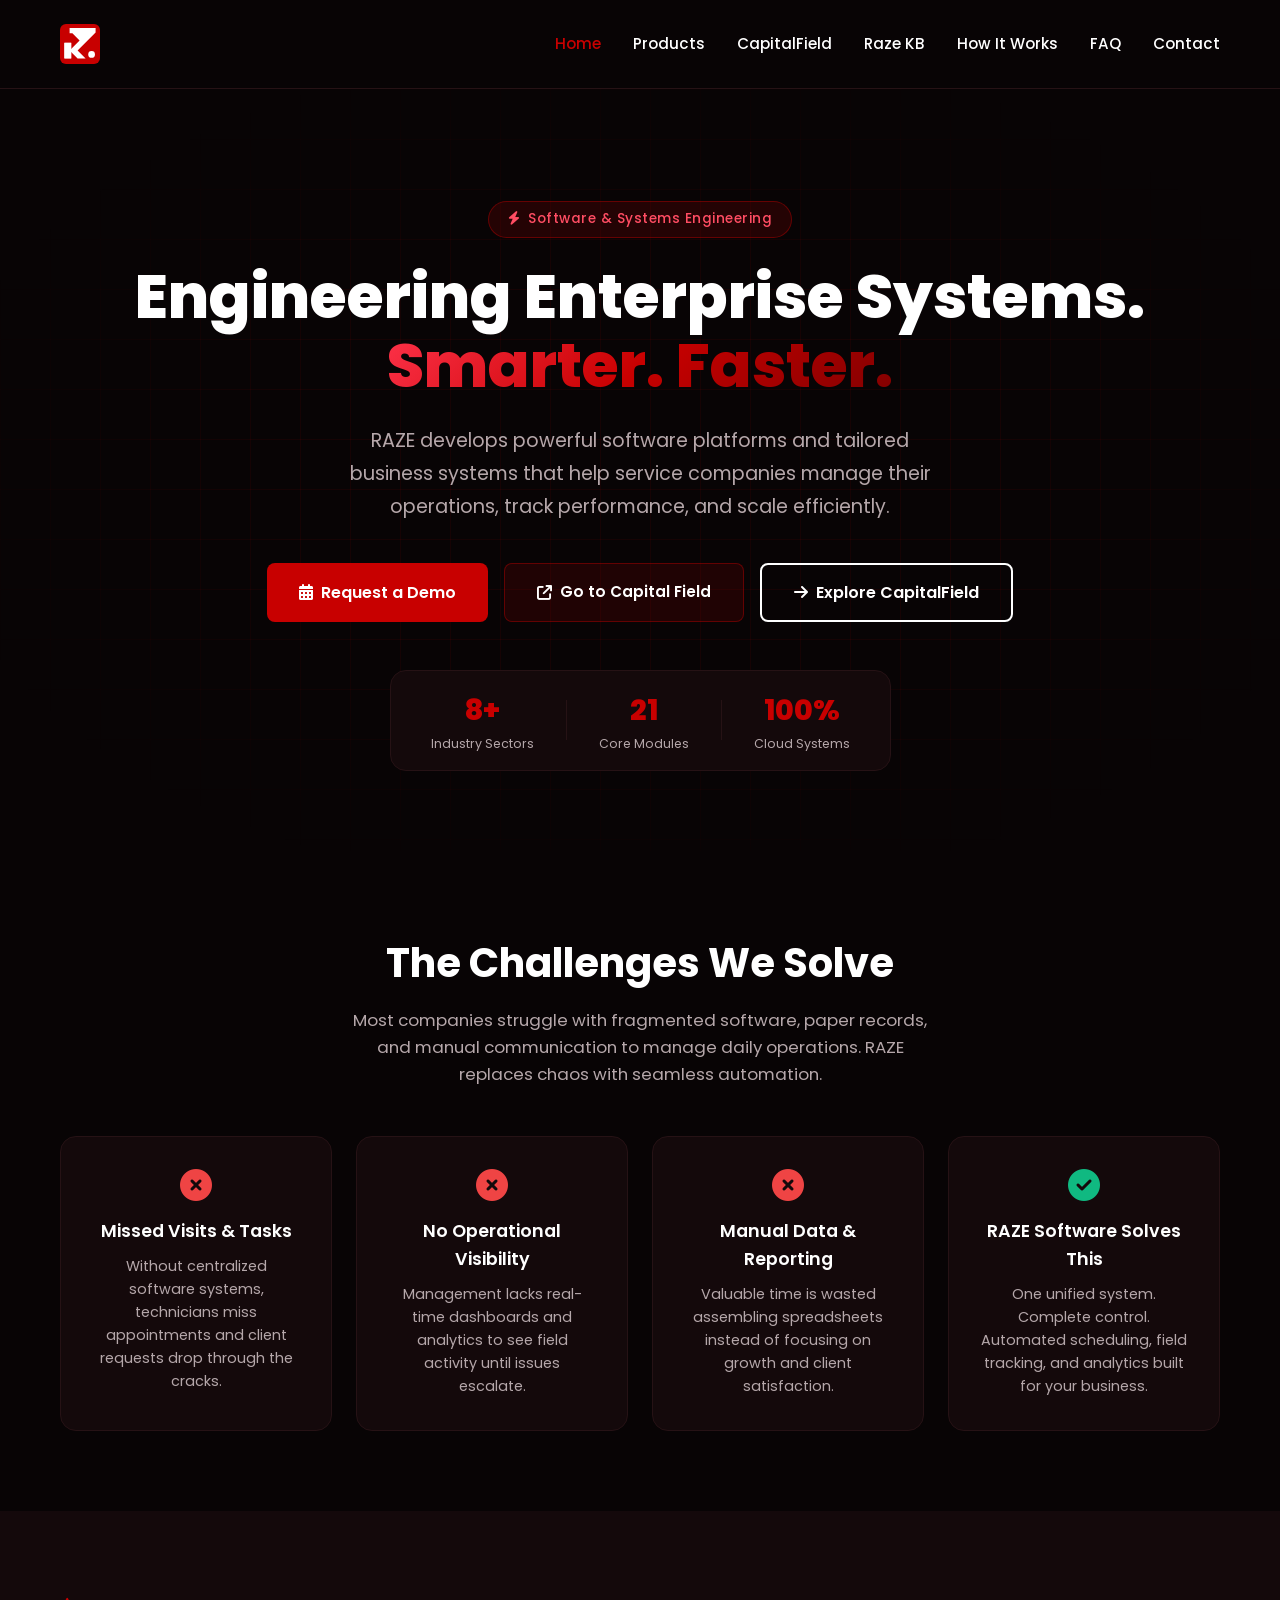
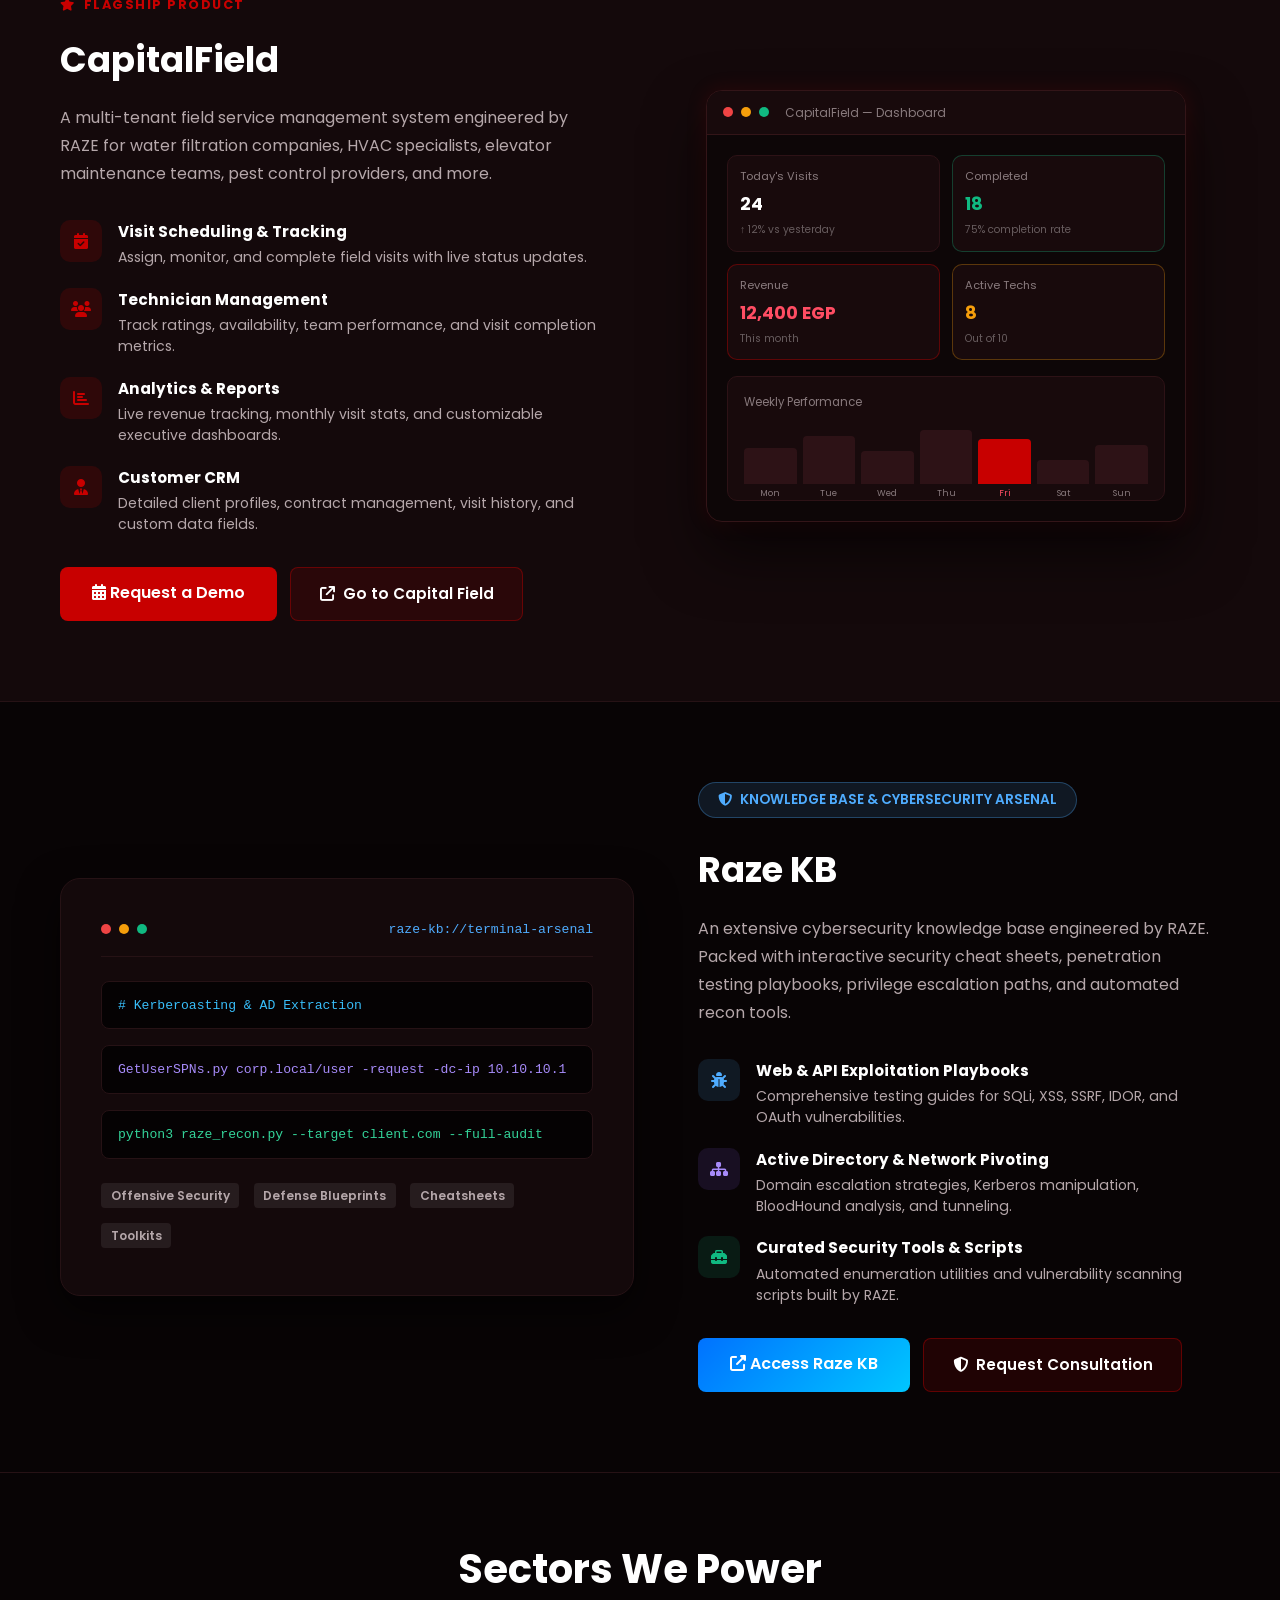
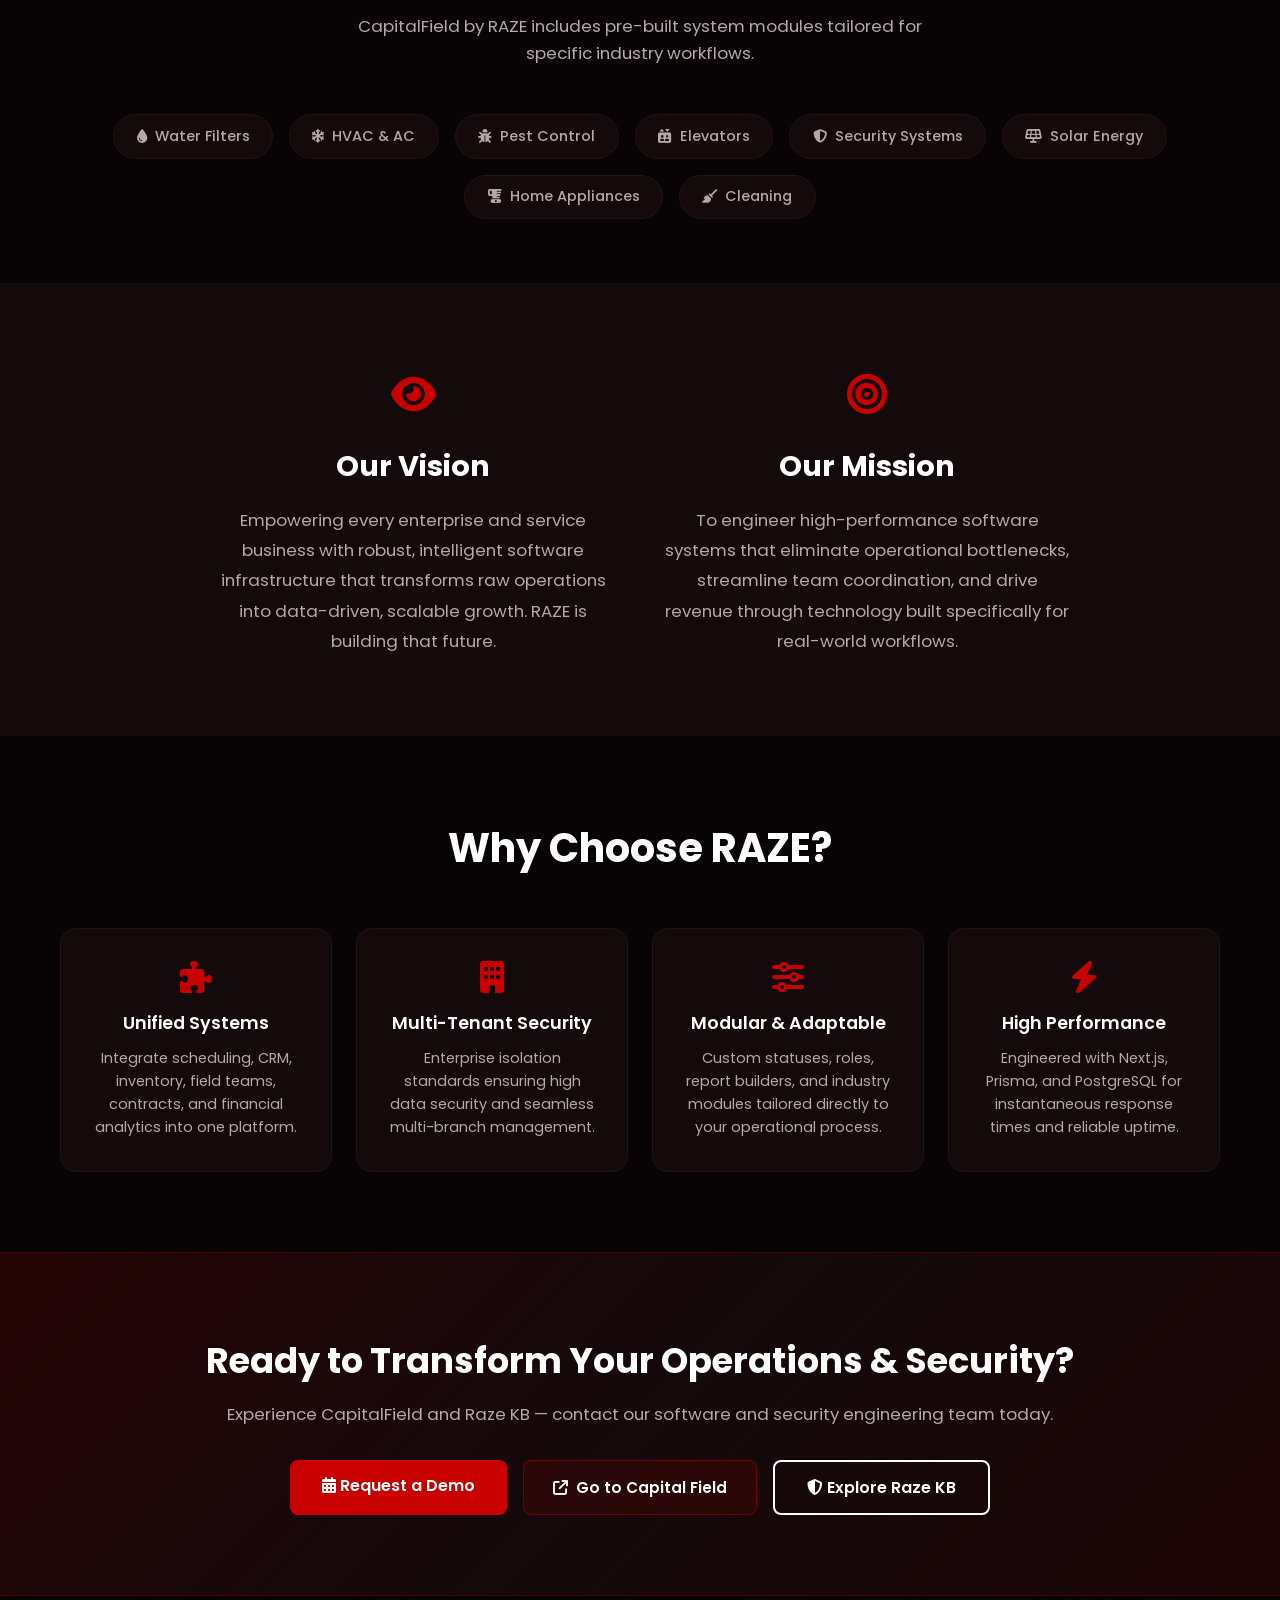
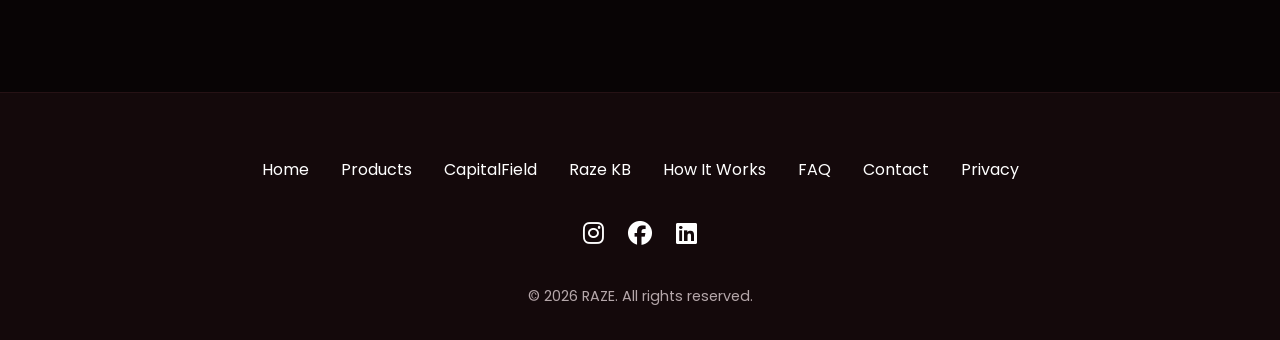
==== index.html @ d83552a6 "Initial commit" ====
<!DOCTYPE html>
<html lang="en">

<head>
    <meta charset="UTF-8">
    <meta name="viewport" content="width=device-width, initial-scale=1.0">
    <title>RAZE — Advanced Systems & Software Development</title>
    <meta name="description"
        content="RAZE develops high-performance enterprise systems, business management software, and custom digital platforms including CapitalField.">
    <link rel="stylesheet" href="styles.css">
    <link rel="stylesheet" href="home-extra.css">
    <link href="https://fonts.googleapis.com/css2?family=Poppins:wght@300;400;500;600;700;800&display=swap"
        rel="stylesheet">
    <link rel="stylesheet" href="https://cdnjs.cloudflare.com/ajax/libs/font-awesome/6.4.0/css/all.min.css">
    <link rel="icon" href="assets/images/raze-logo.svg">
</head>

<body>
    <!-- Navigation -->
    <nav class="navbar">
        <div class="container" style="display: flex; justify-content: space-between; align-items: center; width: 100%;">
            <a href="index.html" class="logo-link">
                <img src="assets/images/raze-logo.svg" alt="RAZE" class="logo-img">
            </a>
            <button class="hamburger" aria-label="Toggle navigation">
                <span class="bar"></span>
                <span class="bar"></span>
                <span class="bar"></span>
            </button>
            <div class="nav-links">
                <a href="index.html" class="active">Home</a>
                <a href="products.html">Products</a>
                <a href="capital-field.html">CapitalField</a>
                <a href="raze-kb.html">Raze KB</a>
                <a href="how-it-works.html">How It Works</a>
                <a href="faq.html">FAQ</a>
                <a href="contact.html">Contact</a>
            </div>
        </div>
    </nav>

    <!-- Hero Section -->
    <section class="hero hero-business">
        <div class="hero-bg-grid"></div>
        <div class="container hero-content">
            <div class="hero-badge">
                <i class="fas fa-bolt"></i> Software & Systems Engineering
            </div>
            <h1>Engineering Enterprise Systems.<br><span class="gradient-text">Smarter. Faster.</span></h1>
            <p>RAZE develops powerful software platforms and tailored business systems that help service companies manage their operations, track performance, and scale efficiently.</p>
            <div class="hero-ctas">
                <a href="contact.html" class="btn btn-primary" id="hero-request-demo">
                    <i class="fas fa-calendar-alt"></i> Request a Demo
                </a>
                <a href="capital-field-saas.html" class="btn btn-secondary" id="hero-go-capitalfield">
                    <i class="fas fa-arrow-up-right-from-square"></i> Go to Capital Field
                </a>
                <a href="capital-field.html" class="btn btn-outline" id="hero-learn-more">
                    <i class="fas fa-arrow-right"></i> Explore CapitalField
                </a>
            </div>
            <div class="hero-stats">
                <div class="stat-item">
                    <span class="stat-number">8+</span>
                    <span class="stat-label">Industry Sectors</span>
                </div>
                <div class="stat-divider"></div>
                <div class="stat-item">
                    <span class="stat-number">21</span>
                    <span class="stat-label">Core Modules</span>
                </div>
                <div class="stat-divider"></div>
                <div class="stat-item">
                    <span class="stat-number">100%</span>
                    <span class="stat-label">Cloud Systems</span>
                </div>
            </div>
        </div>
    </section>

    <!-- Problem Section -->
    <section class="what-we-do" style="padding: 5rem 0;">
        <div class="container">
            <div class="section-header">
                <h2>The Challenges We Solve</h2>
                <p>Most companies struggle with fragmented software, paper records, and manual communication to manage daily operations. RAZE replaces chaos with seamless automation.</p>
            </div>
            <div class="why-grid">
                <div class="why-card">
                    <i class="fas fa-times-circle" style="color: #ef4444;"></i>
                    <h3>Missed Visits & Tasks</h3>
                    <p>Without centralized software systems, technicians miss appointments and client requests drop through the cracks.</p>
                </div>
                <div class="why-card">
                    <i class="fas fa-times-circle" style="color: #ef4444;"></i>
                    <h3>No Operational Visibility</h3>
                    <p>Management lacks real-time dashboards and analytics to see field activity until issues escalate.</p>
                </div>
                <div class="why-card">
                    <i class="fas fa-times-circle" style="color: #ef4444;"></i>
                    <h3>Manual Data & Reporting</h3>
                    <p>Valuable time is wasted assembling spreadsheets instead of focusing on growth and client satisfaction.</p>
                </div>
                <div class="why-card">
                    <i class="fas fa-check-circle" style="color: #10b981;"></i>
                    <h3>RAZE Software Solves This</h3>
                    <p>One unified system. Complete control. Automated scheduling, field tracking, and analytics built for your business.</p>
                </div>
            </div>
        </div>
    </section>

    <!-- CapitalField Spotlight -->
    <section class="spotlight" style="background: var(--card-bg);">
        <div class="container">
            <div class="spotlight-grid">
                <div class="spotlight-text">
                    <div class="spotlight-label">
                        <i class="fas fa-star"></i> FLAGSHIP PRODUCT
                    </div>
                    <h2>CapitalField</h2>
                    <p>A multi-tenant field service management system engineered by RAZE for water filtration companies, HVAC specialists, elevator maintenance teams, pest control providers, and more.</p>
                    <div class="spotlight-features">
                        <div class="spotlight-feature">
                            <div class="sf-icon"><i class="fas fa-calendar-check"></i></div>
                            <div>
                                <strong>Visit Scheduling & Tracking</strong>
                                <p>Assign, monitor, and complete field visits with live status updates.</p>
                            </div>
                        </div>
                        <div class="spotlight-feature">
                            <div class="sf-icon"><i class="fas fa-users"></i></div>
                            <div>
                                <strong>Technician Management</strong>
                                <p>Track ratings, availability, team performance, and visit completion metrics.</p>
                            </div>
                        </div>
                        <div class="spotlight-feature">
                            <div class="sf-icon"><i class="fas fa-chart-bar"></i></div>
                            <div>
                                <strong>Analytics & Reports</strong>
                                <p>Live revenue tracking, monthly visit stats, and customizable executive dashboards.</p>
                            </div>
                        </div>
                        <div class="spotlight-feature">
                            <div class="sf-icon"><i class="fas fa-user-tie"></i></div>
                            <div>
                                <strong>Customer CRM</strong>
                                <p>Detailed client profiles, contract management, visit history, and custom data fields.</p>
                            </div>
                        </div>
                    </div>
                    <div style="display: flex; gap: 0.8rem; flex-wrap: wrap; margin-top: 1.5rem;">
                        <a href="contact.html" class="btn btn-primary" id="spotlight-demo">
                            <i class="fas fa-calendar-alt"></i> Request a Demo
                        </a>
                        <a href="capital-field-saas.html" class="btn btn-secondary" id="spotlight-saas">
                            <i class="fas fa-arrow-up-right-from-square"></i> Go to Capital Field
                        </a>
                    </div>
                </div>
                <div class="spotlight-visual">
                    <div class="dashboard-mockup">
                        <div class="mockup-header">
                            <span class="mockup-dot red"></span>
                            <span class="mockup-dot yellow"></span>
                            <span class="mockup-dot green"></span>
                            <span class="mockup-title">CapitalField — Dashboard</span>
                        </div>
                        <div class="mockup-body">
                            <div class="mockup-stat-grid">
                                <div class="mockup-stat">
                                    <div class="ms-label">Today's Visits</div>
                                    <div class="ms-value">24</div>
                                    <div class="ms-sub">↑ 12% vs yesterday</div>
                                </div>
                                <div class="mockup-stat green">
                                    <div class="ms-label">Completed</div>
                                    <div class="ms-value">18</div>
                                    <div class="ms-sub">75% completion rate</div>
                                </div>
                                <div class="mockup-stat purple">
                                    <div class="ms-label">Revenue</div>
                                    <div class="ms-value">12,400 EGP</div>
                                    <div class="ms-sub">This month</div>
                                </div>
                                <div class="mockup-stat orange">
                                    <div class="ms-label">Active Techs</div>
                                    <div class="ms-value">8</div>
                                    <div class="ms-sub">Out of 10</div>
                                </div>
                            </div>
                            <div class="mockup-bar-chart">
                                <div class="bar-label">Weekly Performance</div>
                                <div class="bars">
                                    <div class="bar" style="height:60%"><span>Mon</span></div>
                                    <div class="bar" style="height:80%"><span>Tue</span></div>
                                    <div class="bar" style="height:55%"><span>Wed</span></div>
                                    <div class="bar" style="height:90%"><span>Thu</span></div>
                                    <div class="bar active" style="height:75%"><span>Fri</span></div>
                                    <div class="bar" style="height:40%"><span>Sat</span></div>
                                    <div class="bar" style="height:65%"><span>Sun</span></div>
                                </div>
                            </div>
                        </div>
                    </div>
                </div>
            </div>
        </div>
    </section>

    <!-- Raze KB Spotlight -->
    <section class="spotlight" style="background: var(--bg-color); border-top: 1px solid var(--border-color); border-bottom: 1px solid var(--border-color);">
        <div class="container">
            <div class="spotlight-grid" style="grid-template-columns: 1.1fr 1fr; align-items: center;">
                <div class="spotlight-visual">
                    <div style="background: var(--card-bg); border: 1px solid var(--border-color); border-radius: 20px; padding: 2.5rem; box-shadow: 0 15px 40px rgba(0,0,0,0.6);">
                        <div style="display: flex; justify-content: space-between; align-items: center; border-bottom: 1px solid var(--border-color); padding-bottom: 1rem; margin-bottom: 1.5rem;">
                            <div style="display: flex; gap: 8px;">
                                <span class="mockup-dot red"></span>
                                <span class="mockup-dot yellow"></span>
                                <span class="mockup-dot green"></span>
                            </div>
                            <span style="font-size: 0.82rem; color: #4facfe; font-family: monospace;">raze-kb://terminal-arsenal</span>
                        </div>
                        <div class="kb-code-snippet" style="margin-bottom: 1rem;">
                            <code># Kerberoasting &amp; AD Extraction</code>
                        </div>
                        <div class="kb-code-snippet" style="margin-bottom: 1rem; color: #a78bfa;">
                            <code>GetUserSPNs.py corp.local/user -request -dc-ip 10.10.10.1</code>
                        </div>
                        <div class="kb-code-snippet" style="color: #34d399;">
                            <code>python3 raze_recon.py --target client.com --full-audit</code>
                        </div>
                        <div style="margin-top: 1.5rem; display: flex; gap: 0.5rem; flex-wrap: wrap;">
                            <span class="kb-tag">Offensive Security</span>
                            <span class="kb-tag">Defense Blueprints</span>
                            <span class="kb-tag">Cheatsheets</span>
                            <span class="kb-tag">Toolkits</span>
                        </div>
                    </div>
                </div>
                <div class="spotlight-text">
                    <div class="cyber-badge">
                        <i class="fas fa-shield-halved"></i> KNOWLEDGE BASE & CYBERSECURITY ARSENAL
                    </div>
                    <h2>Raze KB</h2>
                    <p>An extensive cybersecurity knowledge base engineered by RAZE. Packed with interactive security cheat sheets, penetration testing playbooks, privilege escalation paths, and automated recon tools.</p>
                    <div class="spotlight-features">
                        <div class="spotlight-feature">
                            <div class="sf-icon" style="background: rgba(79, 172, 254, 0.12); color: #4facfe;"><i class="fas fa-bug"></i></div>
                            <div>
                                <strong>Web & API Exploitation Playbooks</strong>
                                <p>Comprehensive testing guides for SQLi, XSS, SSRF, IDOR, and OAuth vulnerabilities.</p>
                            </div>
                        </div>
                        <div class="spotlight-feature">
                            <div class="sf-icon" style="background: rgba(139, 92, 246, 0.12); color: #a78bfa;"><i class="fas fa-sitemap"></i></div>
                            <div>
                                <strong>Active Directory & Network Pivoting</strong>
                                <p>Domain escalation strategies, Kerberos manipulation, BloodHound analysis, and tunneling.</p>
                            </div>
                        </div>
                        <div class="spotlight-feature">
                            <div class="sf-icon" style="background: rgba(16, 185, 129, 0.12); color: #10b981;"><i class="fas fa-toolbox"></i></div>
                            <div>
                                <strong>Curated Security Tools & Scripts</strong>
                                <p>Automated enumeration utilities and vulnerability scanning scripts built by RAZE.</p>
                            </div>
                        </div>
                    </div>
                    <div style="display: flex; gap: 0.8rem; flex-wrap: wrap;">
                        <a href="raze-kb.html" class="btn btn-primary" id="spotlight-kb-access" style="background: linear-gradient(135deg, #0072ff, #00c6ff);">
                            <i class="fas fa-external-link-alt"></i> Access Raze KB
                        </a>
                        <a href="contact.html" class="btn btn-secondary">
                            <i class="fas fa-shield-halved"></i> Request Consultation
                        </a>
                    </div>
                </div>
            </div>
        </div>
    </section>

    <!-- Industries -->
    <section class="sectors">
        <div class="container">
            <div class="section-header">
                <h2>Sectors We Power</h2>
                <p>CapitalField by RAZE includes pre-built system modules tailored for specific industry workflows.</p>
            </div>
            <div class="sectors-grid">
                <div class="sector-chip"><i class="fas fa-tint"></i> Water Filters</div>
                <div class="sector-chip"><i class="fas fa-snowflake"></i> HVAC & AC</div>
                <div class="sector-chip"><i class="fas fa-bug"></i> Pest Control</div>
                <div class="sector-chip"><i class="fas fa-elevator"></i> Elevators</div>
                <div class="sector-chip"><i class="fas fa-shield-alt"></i> Security Systems</div>
                <div class="sector-chip"><i class="fas fa-solar-panel"></i> Solar Energy</div>
                <div class="sector-chip"><i class="fas fa-blender"></i> Home Appliances</div>
                <div class="sector-chip"><i class="fas fa-broom"></i> Cleaning</div>
            </div>
        </div>
    </section>

    <!-- Vision & Mission -->
    <section style="background: var(--card-bg); padding: 5rem 0;">
        <div class="container vision-grid">
            <div class="vision-col">
                <div style="font-size: 2.5rem; color: var(--accent-color); margin-bottom: 1rem;">
                    <i class="fas fa-eye"></i>
                </div>
                <h2>Our Vision</h2>
                <p style="color: var(--text-muted); font-size: 1.05rem; line-height: 1.8;">
                    Empowering every enterprise and service business with robust, intelligent software infrastructure that transforms raw operations into data-driven, scalable growth. RAZE is building that future.
                </p>
            </div>
            <div class="vision-col">
                <div style="font-size: 2.5rem; color: var(--accent-color); margin-bottom: 1rem;">
                    <i class="fas fa-bullseye"></i>
                </div>
                <h2>Our Mission</h2>
                <p style="color: var(--text-muted); font-size: 1.05rem; line-height: 1.8;">
                    To engineer high-performance software systems that eliminate operational bottlenecks, streamline team coordination, and drive revenue through technology built specifically for real-world workflows.
                </p>
            </div>
        </div>
    </section>

    <!-- Why RAZE -->
    <section class="why-flo">
        <div class="container">
            <div class="section-header">
                <h2>Why Choose RAZE?</h2>
            </div>
            <div class="why-grid">
                <div class="why-card">
                    <i class="fas fa-puzzle-piece"></i>
                    <h3>Unified Systems</h3>
                    <p>Integrate scheduling, CRM, inventory, field teams, contracts, and financial analytics into one platform.</p>
                </div>
                <div class="why-card">
                    <i class="fas fa-building"></i>
                    <h3>Multi-Tenant Security</h3>
                    <p>Enterprise isolation standards ensuring high data security and seamless multi-branch management.</p>
                </div>
                <div class="why-card">
                    <i class="fas fa-sliders-h"></i>
                    <h3>Modular & Adaptable</h3>
                    <p>Custom statuses, roles, report builders, and industry modules tailored directly to your operational process.</p>
                </div>
                <div class="why-card">
                    <i class="fas fa-bolt"></i>
                    <h3>High Performance</h3>
                    <p>Engineered with Next.js, Prisma, and PostgreSQL for instantaneous response times and reliable uptime.</p>
                </div>
            </div>
        </div>
    </section>

    <!-- CTA -->
    <section class="cta-banner">
        <div class="container" style="text-align: center;">
            <h2>Ready to Transform Your Operations & Security?</h2>
            <p>Experience CapitalField and Raze KB — contact our software and security engineering team today.</p>
            <div style="display: flex; gap: 1rem; justify-content: center; margin-top: 2rem; flex-wrap: wrap;">
                <a href="contact.html" class="btn btn-primary" id="cta-demo">
                    <i class="fas fa-calendar-alt"></i> Request a Demo
                </a>
                <a href="capital-field-saas.html" class="btn btn-secondary" id="cta-saas">
                    <i class="fas fa-arrow-up-right-from-square"></i> Go to Capital Field
                </a>
                <a href="raze-kb.html" class="btn btn-outline" id="cta-kb">
                    <i class="fas fa-shield-halved"></i> Explore Raze KB
                </a>
            </div>
        </div>
    </section>

    <!-- Footer -->
    <footer>
        <div class="container">
            <div class="footer-links">
                <a href="index.html">Home</a>
                <a href="products.html">Products</a>
                <a href="capital-field.html">CapitalField</a>
                <a href="raze-kb.html">Raze KB</a>
                <a href="how-it-works.html">How It Works</a>
                <a href="faq.html">FAQ</a>
                <a href="contact.html">Contact</a>
                <a href="privacy.html">Privacy</a>
            </div>
            <div class="social-icons">
                <a href="https://www.instagram.com/raze.software/"><i class="fab fa-instagram"></i></a>
                <a href="https://www.facebook.com/RazeSoftware/"><i class="fab fa-facebook"></i></a>
                <a href="https://www.linkedin.com/company/raze-software"><i class="fab fa-linkedin"></i></a>
            </div>
            <p class="copyright">&copy; 2026 RAZE. All rights reserved.</p>
        </div>
    </footer>
    <script src="script.js"></script>
</body>

</html>
---- styles.css ----
/* Minimal & Modern Design System - Dark Mode */

:root {
    /* Colors - Black & Blood Red Theme (RAZE) */
    --bg-color: #080405;
    /* Deep Obsidian Black */
    --text-color: #ffffff;
    --text-muted: #b5a7aa;
    --accent-color: #c80000;
    /* Primary Blood Red */
    --accent-hover: #990000;
    /* Dark Blood Red */
    --accent-glow: rgba(200, 0, 0, 0.4);
    --border-color: #261215;
    /* Subtle dark red-tinted border */
    --card-bg: #14090b;
    /* Dark Charcoal with Red undertone */
    --card-hover: #1f0c0f;
    --white: #ffffff;
    --black: #000000;

    /* Spacing */
    --container-width: 1200px;
    --spacing-sm: 1rem;
    --spacing-md: 2rem;
    --spacing-lg: 4rem;

    /* Typography */
    --font-main: 'Poppins', sans-serif;
}

/* Reset */
* {
    margin: 0;
    padding: 0;
    box-sizing: border-box;
}

body {
    font-family: var(--font-main);
    background-color: var(--bg-color);
    color: var(--text-color);
    line-height: 1.6;
    -webkit-font-smoothing: antialiased;
}

a {
    text-decoration: none;
    color: inherit;
    transition: 0.3s ease;
}

ul {
    list-style: none;
}

img {
    max-width: 100%;
    display: block;
}

/* Layout */
.container {
    max-width: var(--container-width);
    margin: 0 auto;
    padding: 0 20px;
}

section {
    padding: var(--spacing-lg) 0;
}

/* Navbar */
.navbar {
    display: flex;
    justify-content: space-between;
    align-items: center;
    padding: 1.5rem 0;
    background: var(--bg-color);
    position: sticky;
    top: 0;
    z-index: 1000;
    border-bottom: 1px solid var(--border-color);
}

.logo-img {
    height: 40px;
    border-radius: 6px;
}

.nav-links {
    display: flex;
    gap: 2rem;
}

.nav-links a {
    font-weight: 500;
    font-size: 0.95rem;
}

.nav-links a:hover,
.nav-links a.active {
    color: var(--accent-color);
}

.hamburger {
    display: none;
    background: none;
    border: none;
    cursor: pointer;
    flex-direction: column;
    gap: 5px;
}

.bar {
    display: block;
    width: 25px;
    height: 3px;
    background-color: var(--text-color);
    transition: 0.3s;
}

/* Hero */
.hero {
    text-align: center;
    padding: 8rem 0;
    background-color: var(--card-bg);
}

.hero h1 {
    font-size: 3.5rem;
    font-weight: 700;
    margin-bottom: 1rem;
    line-height: 1.2;
    color: var(--text-color);
}

.hero p {
    font-size: 1.2rem;
    color: var(--text-muted);
    max-width: 600px;
    margin: 0 auto 2rem;
}

/* Buttons */
.btn {
    display: inline-block;
    padding: 0.8rem 2rem;
    border-radius: 8px;
    font-weight: 600;
    cursor: pointer;
    border: none;
    font-size: 1rem;
}

.btn-primary {
    background-color: var(--accent-color);
    color: var(--white);
}

.btn-primary:hover {
    background-color: var(--accent-hover);
}

.btn-outline {
    border: 2px solid var(--text-color);
    background: transparent;
    color: var(--text-color);
}

.btn-outline:hover {
    background: var(--text-color);
    color: var(--bg-color);
}

/* Products Grid */
.products-grid {
    display: grid;
    grid-template-columns: repeat(auto-fill, minmax(280px, 1fr));
    gap: 2rem;
}

.product-card {
    background: var(--card-bg);
    border: 1px solid var(--border-color);
    border-radius: 12px;
    overflow: hidden;
    transition: transform 0.3s ease, box-shadow 0.3s ease;
    display: flex;
    flex-direction: column;
}

.product-card:hover {
    transform: translateY(-5px);
    box-shadow: 0 10px 20px rgba(0, 0, 0, 0.2);
}

.product-image-wrapper {
    position: relative;
    padding-top: 100%;
    /* 1:1 Aspect Ratio */
    background: var(--bg-color);
    overflow: hidden;
}

.product-img {
    position: absolute;
    top: 0;
    left: 0;
    width: 100%;
    height: 100%;
    object-fit: contain;
    padding: 20px;
    transition: transform 0.5s ease;
}

.product-card:hover .product-img {
    transform: scale(1.05);
}

.product-info {
    padding: 1.5rem;
    text-align: center;
    flex-grow: 1;
    display: flex;
    flex-direction: column;
    justify-content: space-between;
}

.product-title {
    font-size: 1.1rem;
    font-weight: 600;
    margin-bottom: 0.5rem;
}

.product-price {
    color: var(--accent-color);
    font-weight: 700;
    margin-bottom: 1rem;
    display: block;
}

.btn-view {
    display: block;
    width: 100%;
    padding: 0.8rem;
    background: var(--border-color);
    color: var(--text-color);
    text-align: center;
    border-radius: 8px;
    font-size: 0.9rem;
    margin-top: auto;
}

.btn-view:hover {
    background: var(--accent-color);
    color: var(--white);
}

/* Product Details */
.product-details-container {
    display: grid;
    grid-template-columns: 1fr 1fr;
    gap: 4rem;
    align-items: start;
    margin-top: 2rem;
}

.product-gallery {
    background: var(--card-bg);
    border-radius: 16px;
    padding: 2rem;
    display: flex;
    flex-direction: column;
    gap: 1rem;
}

.main-image {
    width: 100%;
    height: auto;
    object-fit: contain;
    max-height: 500px;
    border-radius: 12px;
}

.thumbnail-container {
    display: flex;
    gap: 1rem;
    justify-content: center;
}

.thumbnail {
    width: 60px;
    height: 60px;
    border: 2px solid transparent;
    border-radius: 8px;
    cursor: pointer;
    padding: 5px;
    background: var(--card-bg);
}

.thumbnail.active {
    border-color: var(--accent-color);
}

.product-info-col h1 {
    font-size: 2.5rem;
    margin-bottom: 1rem;
    line-height: 1.2;
}

.product-price-large {
    font-size: 1.5rem;
    color: var(--accent-color);
    font-weight: 600;
    margin-bottom: 2rem;
}

.product-description {
    color: var(--text-muted);
    margin-bottom: 2rem;
    font-size: 1.1rem;
}

.color-selection {
    margin-bottom: 2rem;
}

.color-options {
    display: flex;
    gap: 1rem;
    margin-top: 0.5rem;
}

.color-option {
    width: 30px;
    height: 30px;
    border-radius: 50%;
    cursor: pointer;
    border: 2px solid var(--border-color);
    transition: transform 0.2s;
}

.color-option.selected {
    border-color: var(--text-color);
    transform: scale(1.1);
    box-shadow: 0 0 0 2px var(--bg-color), 0 0 0 4px var(--accent-color);
}

/* Other Pages (Contact, FAQ, etc) */
.page-header {
    text-align: center;
    padding: 4rem 0;
    background: var(--card-bg);
    margin-bottom: 4rem;
}

.page-header h1 {
    font-size: 3rem;
    margin-bottom: 1rem;
}

.page-header p {
    color: var(--text-muted);
    max-width: 600px;
    margin: 0 auto;
}

.content-section {
    max-width: 800px;
    margin: 0 auto;
}

/* FAQ Styles */
.faq-item {
    border-bottom: 1px solid var(--border-color);
    margin-bottom: 1rem;
}

.faq-question {
    width: 100%;
    text-align: left;
    padding: 1.5rem 0;
    background: none;
    border: none;
    font-size: 1.1rem;
    font-weight: 600;
    cursor: pointer;
    display: flex;
    justify-content: space-between;
    align-items: center;
    color: var(--text-color);
}

.faq-answer {
    display: none;
    padding-bottom: 1.5rem;
    color: var(--text-muted);
}

.faq-item.active .faq-answer {
    display: block;
}

.faq-item.active .faq-question i {
    transform: rotate(180deg);
}

/* Footer */
footer {
    background: var(--card-bg);
    padding: 4rem 0 2rem;
    margin-top: 6rem;
    text-align: center;
    border-top: 1px solid var(--border-color);
}

.footer-links {
    display: flex;
    justify-content: center;
    gap: 2rem;
    margin-bottom: 2rem;
    flex-wrap: wrap;
}

.social-icons {
    display: flex;
    justify-content: center;
    gap: 1.5rem;
    margin-bottom: 2rem;
}

.social-icons a {
    font-size: 1.5rem;
    color: var(--text-color);
}

.social-icons a:hover {
    color: var(--accent-color);
}

.copyright {
    color: var(--text-muted);
    font-size: 0.9rem;
}

/* Mobile Responsive */
@media (max-width: 768px) {
    .hamburger {
        display: flex;
        z-index: 1001;
    }

    .hamburger.active .bar:nth-child(1) {
        transform: translateY(8px) rotate(45deg);
    }

    .hamburger.active .bar:nth-child(2) {
        opacity: 0;
    }

    .hamburger.active .bar:nth-child(3) {
        transform: translateY(-8px) rotate(-45deg);
    }

    .nav-links {
        position: fixed;
        top: 0;
        right: -100%;
        width: 80%;
        height: 100vh;
        background: var(--bg-color);
        flex-direction: column;
        padding: 6rem 2rem;
        box-shadow: -5px 0 15px rgba(0, 0, 0, 0.5);
        transition: 0.3s ease;
        z-index: 1000;
    }

    .nav-links.active {
        right: 0;
    }

    .hero h1 {
        font-size: 2.5rem;
    }

    .product-details-container {
        grid-template-columns: 1fr;
        gap: 2rem;
    }

    .page-header {
        padding: 3rem 0;
    }

    .page-header h1 {
        font-size: 2.2rem;
    }
}
---- home-extra.css ----
/* ===== home-extra.css ===== */
/* Additional styles for the new homepage sections */

/* Hero Business */
.hero-business {
    position: relative;
    padding: 7rem 0 5rem;
    background: var(--bg-color);
    overflow: hidden;
    text-align: center;
}

.hero-bg-grid {
    position: absolute;
    inset: 0;
    background-image:
        linear-gradient(rgba(200, 0, 0, 0.08) 1px, transparent 1px),
        linear-gradient(90deg, rgba(200, 0, 0, 0.08) 1px, transparent 1px);
    background-size: 50px 50px;
    mask-image: radial-gradient(ellipse at center, black 40%, transparent 80%);
}

.hero-content {
    position: relative;
    z-index: 1;
}

.hero-badge {
    display: inline-flex;
    align-items: center;
    gap: 0.5rem;
    background: rgba(200, 0, 0, 0.15);
    border: 1px solid rgba(200, 0, 0, 0.4);
    color: #ff4d63;
    padding: 0.4rem 1.2rem;
    border-radius: 50px;
    font-size: 0.85rem;
    font-weight: 500;
    margin-bottom: 1.5rem;
    letter-spacing: 0.5px;
}

.hero-business h1 {
    font-size: 3.8rem;
    font-weight: 800;
    line-height: 1.15;
    margin-bottom: 1.5rem;
}

.gradient-text {
    background: linear-gradient(135deg, #ff334b 0%, #c80000 50%, #800000 100%);
    -webkit-background-clip: text;
    -webkit-text-fill-color: transparent;
    background-clip: text;
}

.hero-business p {
    font-size: 1.2rem;
    color: var(--text-muted);
    max-width: 620px;
    margin: 0 auto 2.5rem;
    line-height: 1.7;
}

.hero-ctas {
    display: flex;
    gap: 1rem;
    justify-content: center;
    flex-wrap: wrap;
    margin-bottom: 3rem;
}

.hero-ctas .btn {
    display: inline-flex;
    align-items: center;
    gap: 0.5rem;
    padding: 0.9rem 2rem;
}

.hero-stats {
    display: inline-flex;
    align-items: center;
    gap: 2rem;
    background: var(--card-bg);
    border: 1px solid var(--border-color);
    padding: 1rem 2.5rem;
    border-radius: 16px;
}

.stat-item {
    display: flex;
    flex-direction: column;
    align-items: center;
}

.stat-number {
    font-size: 1.8rem;
    font-weight: 800;
    color: var(--accent-color);
}

.stat-label {
    font-size: 0.78rem;
    color: var(--text-muted);
    margin-top: 0.1rem;
}

.stat-divider {
    width: 1px;
    height: 40px;
    background: var(--border-color);
}

/* Section Header */
.section-header {
    text-align: center;
    margin-bottom: 3rem;
}

.section-header h2 {
    font-size: 2.5rem;
    font-weight: 700;
    margin-bottom: 0.75rem;
}

.section-header p {
    color: var(--text-muted);
    font-size: 1.05rem;
    max-width: 600px;
    margin: 0 auto;
}

/* What We Do — Two Products Grid */
.what-we-do {
    padding: 5rem 0;
}

.two-products-grid {
    display: grid;
    grid-template-columns: 1fr 1fr;
    gap: 2rem;
}

.big-product-card {
    background: var(--card-bg);
    border: 1px solid var(--border-color);
    border-radius: 20px;
    padding: 2.5rem;
    position: relative;
    transition: transform 0.3s ease, box-shadow 0.3s ease;
}

.big-product-card:hover {
    transform: translateY(-6px);
    box-shadow: 0 20px 40px rgba(0,0,0,0.3);
}

.big-product-card.featured-product {
    border-color: rgba(200, 0, 0, 0.5);
    background: linear-gradient(145deg, #1f0709 0%, #14090b 100%);
}

.featured-badge {
    position: absolute;
    top: 1.5rem;
    right: 1.5rem;
    background: rgba(200, 0, 0, 0.2);
    border: 1px solid rgba(200, 0, 0, 0.4);
    color: #ff4d63;
    font-size: 0.78rem;
    font-weight: 600;
    padding: 0.3rem 0.8rem;
    border-radius: 20px;
}

.big-product-icon {
    width: 60px;
    height: 60px;
    background: rgba(200, 0, 0, 0.18);
    border-radius: 14px;
    display: flex;
    align-items: center;
    justify-content: center;
    font-size: 1.6rem;
    color: var(--accent-color);
    margin-bottom: 1.5rem;
}

.big-product-icon.nfc-icon {
    background: rgba(16, 185, 129, 0.12);
    color: #10b981;
}

.big-product-card h3 {
    font-size: 1.6rem;
    font-weight: 700;
    margin-bottom: 0.3rem;
}

.big-product-subtitle {
    color: var(--accent-color);
    font-size: 0.9rem;
    font-weight: 500;
    margin-bottom: 1rem;
}

.nfc-icon ~ * .big-product-subtitle {
    color: #10b981;
}

.big-product-desc {
    color: var(--text-muted);
    font-size: 0.95rem;
    line-height: 1.7;
    margin-bottom: 1.5rem;
}

.feature-list {
    list-style: none;
    margin-bottom: 2rem;
}

.feature-list li {
    display: flex;
    align-items: center;
    gap: 0.6rem;
    color: var(--text-muted);
    font-size: 0.92rem;
    padding: 0.4rem 0;
}

.feature-list li i {
    color: var(--accent-color);
    font-size: 0.85rem;
    flex-shrink: 0;
}

.big-product-card .btn {
    display: inline-flex;
    align-items: center;
    gap: 0.5rem;
}

/* Spotlight */
.spotlight {
    padding: 5rem 0;
}

.spotlight-grid {
    display: grid;
    grid-template-columns: 1fr 1fr;
    gap: 4rem;
    align-items: center;
}

.spotlight-label {
    display: inline-flex;
    align-items: center;
    gap: 0.5rem;
    color: var(--accent-color);
    font-size: 0.8rem;
    font-weight: 700;
    letter-spacing: 1.5px;
    text-transform: uppercase;
    margin-bottom: 1rem;
}

.spotlight-text h2 {
    font-size: 2.2rem;
    font-weight: 700;
    margin-bottom: 1rem;
}

.spotlight-text > p {
    color: var(--text-muted);
    font-size: 1rem;
    line-height: 1.75;
    margin-bottom: 2rem;
}

.spotlight-features {
    display: flex;
    flex-direction: column;
    gap: 1.2rem;
    margin-bottom: 2rem;
}

.spotlight-feature {
    display: flex;
    align-items: flex-start;
    gap: 1rem;
}

.sf-icon {
    width: 42px;
    height: 42px;
    background: rgba(200, 0, 0, 0.15);
    border-radius: 10px;
    display: flex;
    align-items: center;
    justify-content: center;
    color: var(--accent-color);
    font-size: 1rem;
    flex-shrink: 0;
}

.spotlight-feature strong {
    display: block;
    font-size: 0.95rem;
    margin-bottom: 0.2rem;
}

.spotlight-feature p {
    color: var(--text-muted);
    font-size: 0.88rem;
    line-height: 1.5;
    margin: 0;
}

/* Dashboard Mockup */
.spotlight-visual {
    display: flex;
    justify-content: center;
}

.dashboard-mockup {
    background: #0d0607;
    border: 1px solid #331518;
    border-radius: 16px;
    overflow: hidden;
    width: 100%;
    max-width: 480px;
    box-shadow: 0 30px 60px rgba(0,0,0,0.6), 0 0 20px rgba(200,0,0,0.15);
}

.mockup-header {
    background: #180a0c;
    padding: 0.75rem 1rem;
    display: flex;
    align-items: center;
    gap: 0.5rem;
    border-bottom: 1px solid #331518;
}

.mockup-dot {
    width: 10px;
    height: 10px;
    border-radius: 50%;
}

.mockup-dot.red    { background: #ef4444; }
.mockup-dot.yellow { background: #f59e0b; }
.mockup-dot.green  { background: #10b981; }

.mockup-title {
    font-size: 0.75rem;
    color: #887a7d;
    margin-left: 0.5rem;
}

.mockup-body {
    padding: 1.25rem;
}

.mockup-stat-grid {
    display: grid;
    grid-template-columns: 1fr 1fr;
    gap: 0.75rem;
    margin-bottom: 1rem;
}

.mockup-stat {
    background: #180a0c;
    border: 1px solid #2d1216;
    border-radius: 10px;
    padding: 0.75rem;
}

.mockup-stat.green  { border-color: rgba(16,185,129,0.3); }
.mockup-stat.purple { border-color: rgba(200,0,0,0.4); }
.mockup-stat.orange { border-color: rgba(245,158,11,0.3); }

.ms-label {
    font-size: 0.7rem;
    color: #887a7d;
    margin-bottom: 0.25rem;
}

.ms-value {
    font-size: 1.1rem;
    font-weight: 700;
    color: #fff;
}

.mockup-stat.green  .ms-value { color: #10b981; }
.mockup-stat.purple .ms-value { color: #ff4d63; }
.mockup-stat.orange .ms-value { color: #f59e0b; }

.ms-sub {
    font-size: 0.65rem;
    color: #665b5d;
    margin-top: 0.25rem;
}

.mockup-bar-chart {
    background: #180a0c;
    border: 1px solid #2d1216;
    border-radius: 10px;
    padding: 1rem;
}

.bar-label {
    font-size: 0.72rem;
    color: #887a7d;
    margin-bottom: 0.75rem;
}

.bars {
    display: flex;
    align-items: flex-end;
    gap: 6px;
    height: 60px;
}

.bar {
    flex: 1;
    background: #2d1216;
    border-radius: 4px 4px 0 0;
    position: relative;
    transition: background 0.3s;
    display: flex;
    align-items: flex-end;
    justify-content: center;
    padding-bottom: 2px;
}

.bar.active {
    background: var(--accent-color);
}

.bar span {
    font-size: 0.55rem;
    color: #887a7d;
    position: absolute;
    bottom: -16px;
}

.bar.active span { color: #ff4d63; }

/* Sectors */
.sectors {
    padding: 4rem 0;
}

.sectors-grid {
    display: flex;
    flex-wrap: wrap;
    gap: 1rem;
    justify-content: center;
}

.sector-chip {
    display: inline-flex;
    align-items: center;
    gap: 0.5rem;
    background: var(--card-bg);
    border: 1px solid var(--border-color);
    color: var(--text-muted);
    padding: 0.6rem 1.4rem;
    border-radius: 50px;
    font-size: 0.9rem;
    font-weight: 500;
    transition: all 0.25s ease;
    cursor: default;
}

.sector-chip:hover {
    border-color: var(--accent-color);
    color: #ff4d63;
    background: rgba(200,0,0,0.12);
    transform: translateY(-2px);
}

.sector-chip i {
    font-size: 0.85rem;
}

/* Vision Grid */
.vision-grid {
    display: grid;
    grid-template-columns: 1fr 1fr;
    gap: 3rem;
    max-width: 900px;
    margin: 0 auto;
    text-align: center;
}

.vision-col h2 {
    font-size: 1.8rem;
    margin-bottom: 1rem;
}

/* Why FLO */
.why-flo {
    padding: 5rem 0;
}

.why-grid {
    display: grid;
    grid-template-columns: repeat(auto-fit, minmax(220px, 1fr));
    gap: 1.5rem;
}

.why-card {
    background: var(--card-bg);
    border: 1px solid var(--border-color);
    border-radius: 16px;
    padding: 2rem;
    text-align: center;
    transition: all 0.3s ease;
}

.why-card:hover {
    border-color: rgba(200,0,0,0.4);
    transform: translateY(-4px);
    box-shadow: 0 15px 30px rgba(0,0,0,0.4), 0 0 15px rgba(200,0,0,0.15);
}

.why-card i {
    font-size: 2rem;
    color: var(--accent-color);
    margin-bottom: 1rem;
}

.why-card h3 {
    font-size: 1.1rem;
    font-weight: 600;
    margin-bottom: 0.6rem;
}

.why-card p {
    color: var(--text-muted);
    font-size: 0.9rem;
    line-height: 1.6;
}

/* CTA Banner */
.cta-banner {
    padding: 5rem 0;
    background: linear-gradient(135deg, rgba(200,0,0,0.15) 0%, var(--card-bg) 50%, rgba(200,0,0,0.1) 100%);
    border-top: 1px solid rgba(200,0,0,0.25);
    border-bottom: 1px solid rgba(200,0,0,0.25);
}

.cta-banner h2 {
    font-size: 2.2rem;
    font-weight: 700;
    margin-bottom: 0.75rem;
}

.cta-banner p {
    color: var(--text-muted);
    font-size: 1.05rem;
}

/* ===== FSM Page Styles ===== */
.fsm-hero {
    padding: 6rem 0 4rem;
    background: var(--bg-color);
    position: relative;
    overflow: hidden;
    text-align: center;
}

.fsm-hero::before {
    content: '';
    position: absolute;
    top: -50%;
    left: 50%;
    transform: translateX(-50%);
    width: 800px;
    height: 800px;
    background: radial-gradient(circle, rgba(200,0,0,0.15) 0%, transparent 70%);
    pointer-events: none;
}

.fsm-hero-content {
    position: relative;
    z-index: 1;
}

.fsm-badge {
    display: inline-flex;
    align-items: center;
    gap: 0.5rem;
    background: rgba(200,0,0,0.15);
    border: 1px solid rgba(200,0,0,0.4);
    color: #ff4d63;
    padding: 0.4rem 1.2rem;
    border-radius: 50px;
    font-size: 0.82rem;
    font-weight: 600;
    margin-bottom: 1.5rem;
    letter-spacing: 0.5px;
    text-transform: uppercase;
}

.fsm-hero h1 {
    font-size: 3.5rem;
    font-weight: 800;
    margin-bottom: 1rem;
    line-height: 1.15;
}

.fsm-hero .sub-name {
    display: block;
    font-size: 1.1rem;
    font-weight: 400;
    color: var(--text-muted);
    margin-top: 0.3rem;
}

.fsm-hero > div > p {
    color: var(--text-muted);
    font-size: 1.1rem;
    max-width: 650px;
    margin: 0 auto 2.5rem;
    line-height: 1.75;
}

/* Features Grid — FSM */
.fsm-features {
    padding: 5rem 0;
}

.features-grid-6 {
    display: grid;
    grid-template-columns: repeat(3, 1fr);
    gap: 1.5rem;
}

.feature-card {
    background: var(--card-bg);
    border: 1px solid var(--border-color);
    border-radius: 16px;
    padding: 1.75rem;
    transition: all 0.3s ease;
}

.feature-card:hover {
    border-color: rgba(200,0,0,0.4);
    transform: translateY(-4px);
    box-shadow: 0 15px 30px rgba(0,0,0,0.3);
}

.fc-icon {
    width: 50px;
    height: 50px;
    background: rgba(200,0,0,0.15);
    border-radius: 12px;
    display: flex;
    align-items: center;
    justify-content: center;
    font-size: 1.2rem;
    color: var(--accent-color);
    margin-bottom: 1rem;
}

.feature-card h4 {
    font-size: 1rem;
    font-weight: 600;
    margin-bottom: 0.5rem;
}

.feature-card p {
    color: var(--text-muted);
    font-size: 0.88rem;
    line-height: 1.6;
}

/* How It Works — Steps */
.fsm-steps {
    padding: 5rem 0;
    background: var(--card-bg);
}

.steps-grid {
    display: grid;
    grid-template-columns: repeat(4, 1fr);
    gap: 1.5rem;
    position: relative;
}

.steps-grid::before {
    content: '';
    position: absolute;
    top: 30px;
    left: 12.5%;
    right: 12.5%;
    height: 2px;
    background: linear-gradient(90deg, var(--accent-color), #ff4d63);
    z-index: 0;
}

.step-item {
    text-align: center;
    position: relative;
    z-index: 1;
}

.step-num {
    width: 60px;
    height: 60px;
    background: var(--accent-color);
    border-radius: 50%;
    display: flex;
    align-items: center;
    justify-content: center;
    font-size: 1.3rem;
    font-weight: 800;
    color: white;
    margin: 0 auto 1rem;
    border: 3px solid var(--bg-color);
}

.step-item h4 {
    font-size: 0.95rem;
    font-weight: 600;
    margin-bottom: 0.5rem;
}

.step-item p {
    color: var(--text-muted);
    font-size: 0.82rem;
    line-height: 1.5;
}

/* Sectors — FSM page */
.fsm-sectors {
    padding: 5rem 0;
}

.sectors-detailed-grid {
    display: grid;
    grid-template-columns: repeat(4, 1fr);
    gap: 1.25rem;
}

.sector-card {
    background: var(--card-bg);
    border: 1px solid var(--border-color);
    border-radius: 14px;
    padding: 1.5rem;
    text-align: center;
    transition: all 0.3s ease;
}

.sector-card:hover {
    border-color: rgba(200,0,0,0.4);
    transform: translateY(-3px);
}

.sector-card i {
    font-size: 2rem;
    color: var(--accent-color);
    margin-bottom: 0.75rem;
}

.sector-card h4 {
    font-size: 0.9rem;
    font-weight: 600;
    margin-bottom: 0.4rem;
}

.sector-card p {
    color: var(--text-muted);
    font-size: 0.78rem;
    line-height: 1.5;
}

/* Tech Stack — FSM page */
.fsm-tech {
    padding: 5rem 0;
    background: var(--card-bg);
}

.tech-grid {
    display: grid;
    grid-template-columns: repeat(auto-fit, minmax(160px, 1fr));
    gap: 1rem;
}

.tech-badge {
    background: var(--bg-color);
    border: 1px solid var(--border-color);
    border-radius: 12px;
    padding: 1.25rem;
    text-align: center;
}

.tech-badge .tb-name {
    font-size: 0.95rem;
    font-weight: 700;
    color: var(--accent-color);
    margin-bottom: 0.3rem;
}

.tech-badge .tb-use {
    font-size: 0.78rem;
    color: var(--text-muted);
}

/* Products Page Extra */
.products-page-hero {
    padding: 5rem 0 3rem;
    background: var(--card-bg);
    text-align: center;
}

.products-page-hero h1 {
    font-size: 3rem;
    font-weight: 800;
    margin-bottom: 0.75rem;
}

.products-page-hero p {
    color: var(--text-muted);
    font-size: 1.05rem;
    max-width: 600px;
    margin: 0 auto;
}

.section-divider {
    display: flex;
    align-items: center;
    gap: 1rem;
    margin-bottom: 2.5rem;
}

.section-divider h2 {
    font-size: 1.6rem;
    font-weight: 700;
    white-space: nowrap;
}

.divider-line {
    flex: 1;
    height: 1px;
    background: var(--border-color);
}

/* FSM Highlight Card */
.fsm-highlight-card {
    background: linear-gradient(145deg, #180709 0%, #20090c 50%, #14090b 100%);
    border: 1px solid rgba(200, 0, 0, 0.4);
    border-radius: 24px;
    padding: 3rem;
    margin-bottom: 4rem;
    display: grid;
    grid-template-columns: 1fr auto;
    gap: 3rem;
    align-items: center;
    position: relative;
    overflow: hidden;
}

.fsm-highlight-card::before {
    content: '';
    position: absolute;
    top: -60px;
    right: -60px;
    width: 300px;
    height: 300px;
    background: radial-gradient(circle, rgba(200, 0, 0, 0.2) 0%, transparent 70%);
    pointer-events: none;
}

.fsm-highlight-tag {
    display: inline-flex;
    align-items: center;
    gap: 0.5rem;
    background: rgba(200, 0, 0, 0.2);
    border: 1px solid rgba(200, 0, 0, 0.4);
    color: #ff4d63;
    padding: 0.3rem 1rem;
    border-radius: 50px;
    font-size: 0.78rem;
    font-weight: 600;
    text-transform: uppercase;
    letter-spacing: 1px;
    margin-bottom: 1rem;
}

.fsm-highlight-card h2 {
    font-size: 2rem;
    font-weight: 800;
    margin-bottom: 0.5rem;
}

.fsm-highlight-card .fsm-tagline {
    color: #ff4d63;
    font-size: 0.9rem;
    font-weight: 500;
    margin-bottom: 1rem;
}

.fsm-highlight-card > div > p {
    color: var(--text-muted);
    font-size: 0.95rem;
    line-height: 1.7;
    margin-bottom: 1.5rem;
    max-width: 520px;
}

.fsm-mini-features {
    display: flex;
    flex-wrap: wrap;
    gap: 0.6rem;
    margin-bottom: 2rem;
}

.mini-feat {
    display: inline-flex;
    align-items: center;
    gap: 0.4rem;
    background: rgba(200, 0, 0, 0.12);
    border: 1px solid rgba(200, 0, 0, 0.3);
    color: #ff8093;
    padding: 0.3rem 0.8rem;
    border-radius: 20px;
    font-size: 0.8rem;
}

.mini-feat i { font-size: 0.7rem; }

.fsm-highlight-ctas {
    display: flex;
    gap: 0.75rem;
    flex-wrap: wrap;
}

.fsm-highlight-stats {
    display: flex;
    flex-direction: column;
    gap: 1rem;
    min-width: 180px;
}

.hs-item {
    background: rgba(255,255,255,0.04);
    border: 1px solid rgba(255,255,255,0.08);
    border-radius: 12px;
    padding: 1rem 1.25rem;
    text-align: center;
}

.hs-num {
    font-size: 2rem;
    font-weight: 800;
    color: var(--accent-color);
    line-height: 1;
}

.hs-label {
    font-size: 0.75rem;
    color: var(--text-muted);
    margin-top: 0.25rem;
}

/* Responsive */
@media (max-width: 900px) {
    .two-products-grid,
    .spotlight-grid,
    .vision-grid {
        grid-template-columns: 1fr;
    }

    .features-grid-6 {
        grid-template-columns: repeat(2, 1fr);
    }

    .steps-grid {
        grid-template-columns: repeat(2, 1fr);
    }

    .steps-grid::before { display: none; }

    .sectors-detailed-grid {
        grid-template-columns: repeat(2, 1fr);
    }

    .fsm-highlight-card {
        grid-template-columns: 1fr;
    }

    .hero-business h1 {
        font-size: 2.6rem;
    }

    .fsm-hero h1 {
        font-size: 2.2rem;
    }
}

@media (max-width: 600px) {
    .features-grid-6,
    .steps-grid,
    .sectors-detailed-grid {
        grid-template-columns: 1fr;
    }

    .hero-stats {
        flex-direction: column;
        gap: 1rem;
    }

    .stat-divider {
        width: 40px;
        height: 1px;
    }
}

/* Secondary Button */
.btn-secondary {
    background: rgba(200, 0, 0, 0.12);
    border: 1px solid rgba(200, 0, 0, 0.4);
    color: #ffffff;
    display: inline-flex;
    align-items: center;
    gap: 0.5rem;
    padding: 0.85rem 1.8rem;
    border-radius: 8px;
    font-weight: 600;
    cursor: pointer;
    font-size: 0.95rem;
    transition: all 0.3s ease;
}

.btn-secondary:hover {
    background: rgba(200, 0, 0, 0.25);
    border-color: var(--accent-color);
    color: #ffffff;
    box-shadow: 0 0 15px rgba(200, 0, 0, 0.3);
    transform: translateY(-2px);
}

/* Under Development / SaaS Status Page Styles */
.status-page-hero {
    min-height: 80vh;
    display: flex;
    align-items: center;
    justify-content: center;
    text-align: center;
    position: relative;
    padding: 5rem 0;
}

.status-card {
    background: var(--card-bg);
    border: 1px solid var(--border-color);
    border-radius: 24px;
    padding: 3.5rem 2.5rem;
    max-width: 760px;
    margin: 0 auto;
    position: relative;
    box-shadow: 0 20px 50px rgba(0, 0, 0, 0.5), 0 0 30px rgba(200, 0, 0, 0.1);
}

.status-card::before {
    content: '';
    position: absolute;
    top: 0;
    left: 10%;
    right: 10%;
    height: 2px;
    background: linear-gradient(90deg, transparent, var(--accent-color), transparent);
}

.status-pulse-badge {
    display: inline-flex;
    align-items: center;
    gap: 0.6rem;
    background: rgba(239, 68, 68, 0.12);
    border: 1px solid rgba(239, 68, 68, 0.3);
    color: #f87171;
    padding: 0.5rem 1.2rem;
    border-radius: 50px;
    font-size: 0.85rem;
    font-weight: 600;
    margin-bottom: 2rem;
    text-transform: uppercase;
    letter-spacing: 1px;
}

.status-dot {
    width: 8px;
    height: 8px;
    background-color: #ef4444;
    border-radius: 50%;
    animation: statusPulse 1.8s infinite;
}

@keyframes statusPulse {
    0% {
        transform: scale(0.95);
        box-shadow: 0 0 0 0 rgba(239, 68, 68, 0.7);
    }
    70% {
        transform: scale(1.1);
        box-shadow: 0 0 0 10px rgba(239, 68, 68, 0);
    }
    100% {
        transform: scale(0.95);
        box-shadow: 0 0 0 0 rgba(239, 68, 68, 0);
    }
}

.progress-container {
    background: rgba(255, 255, 255, 0.05);
    border-radius: 12px;
    padding: 1.5rem;
    margin: 2rem 0;
    border: 1px solid var(--border-color);
    text-align: left;
}

.progress-header {
    display: flex;
    justify-content: space-between;
    font-size: 0.85rem;
    font-weight: 600;
    margin-bottom: 0.5rem;
    color: var(--text-color);
}

.progress-bar-bg {
    width: 100%;
    height: 8px;
    background: rgba(255, 255, 255, 0.1);
    border-radius: 4px;
    overflow: hidden;
}

.progress-bar-fill {
    height: 100%;
    background: linear-gradient(90deg, #c80000, #ff4d63);
    border-radius: 4px;
    transition: width 1s ease;
}

.status-modules-grid {
    display: grid;
    grid-template-columns: repeat(auto-fit, minmax(180px, 1fr));
    gap: 1rem;
    margin-top: 1.5rem;
}

.status-module-item {
    background: rgba(0, 0, 0, 0.3);
    border: 1px solid var(--border-color);
    border-radius: 10px;
    padding: 0.8rem 1rem;
    display: flex;
    align-items: center;
    gap: 0.7rem;
    font-size: 0.85rem;
}

.status-module-item i {
    color: var(--accent-color);
}

/* Cybersecurity & Raze KB Styles */
.cyber-gradient-text {
    background: linear-gradient(135deg, #00f2fe 0%, #4facfe 100%);
    -webkit-background-clip: text;
    -webkit-text-fill-color: transparent;
    background-clip: text;
}

.cyber-badge {
    display: inline-flex;
    align-items: center;
    gap: 0.5rem;
    background: rgba(79, 172, 254, 0.12);
    border: 1px solid rgba(79, 172, 254, 0.3);
    color: #4facfe;
    padding: 0.4rem 1.2rem;
    border-radius: 50px;
    font-size: 0.85rem;
    font-weight: 600;
    margin-bottom: 1.5rem;
}

.kb-card {
    background: var(--card-bg);
    border: 1px solid var(--border-color);
    border-radius: 16px;
    padding: 2rem;
    transition: all 0.3s ease;
    display: flex;
    flex-direction: column;
    height: 100%;
    position: relative;
    overflow: hidden;
}

.kb-card:hover {
    transform: translateY(-5px);
    border-color: rgba(200, 0, 0, 0.4);
    box-shadow: 0 10px 30px rgba(0, 0, 0, 0.5), 0 0 20px rgba(200, 0, 0, 0.15);
}

.kb-tag {
    display: inline-block;
    font-size: 0.75rem;
    font-weight: 600;
    padding: 0.2rem 0.6rem;
    border-radius: 4px;
    background: rgba(255, 255, 255, 0.08);
    color: var(--text-muted);
    margin-right: 0.4rem;
    margin-bottom: 0.4rem;
}

.kb-code-snippet {
    background: #050203;
    border: 1px solid var(--border-color);
    border-radius: 8px;
    padding: 0.8rem 1rem;
    font-family: 'Courier New', Courier, monospace;
    font-size: 0.82rem;
    color: #38bdf8;
    margin: 1rem 0;
    overflow-x: auto;
    display: flex;
    justify-content: space-between;
    align-items: center;
}

.kb-search-box {
    width: 100%;
    max-width: 600px;
    margin: 0 auto 3rem;
    position: relative;
}

.kb-search-input {
    width: 100%;
    padding: 1rem 1.2rem 1rem 3rem;
    background: var(--card-bg);
    border: 1px solid var(--border-color);
    border-radius: 12px;
    color: var(--text-color);
    font-family: inherit;
    font-size: 1rem;
    outline: none;
    transition: border-color 0.3s ease;
}

.kb-search-input:focus {
    border-color: var(--accent-color);
    box-shadow: 0 0 15px rgba(200, 0, 0, 0.2);
}

.kb-search-icon {
    position: absolute;
    left: 1.2rem;
    top: 50%;
    transform: translateY(-50%);
    color: var(--text-muted);
    font-size: 1.1rem;
}
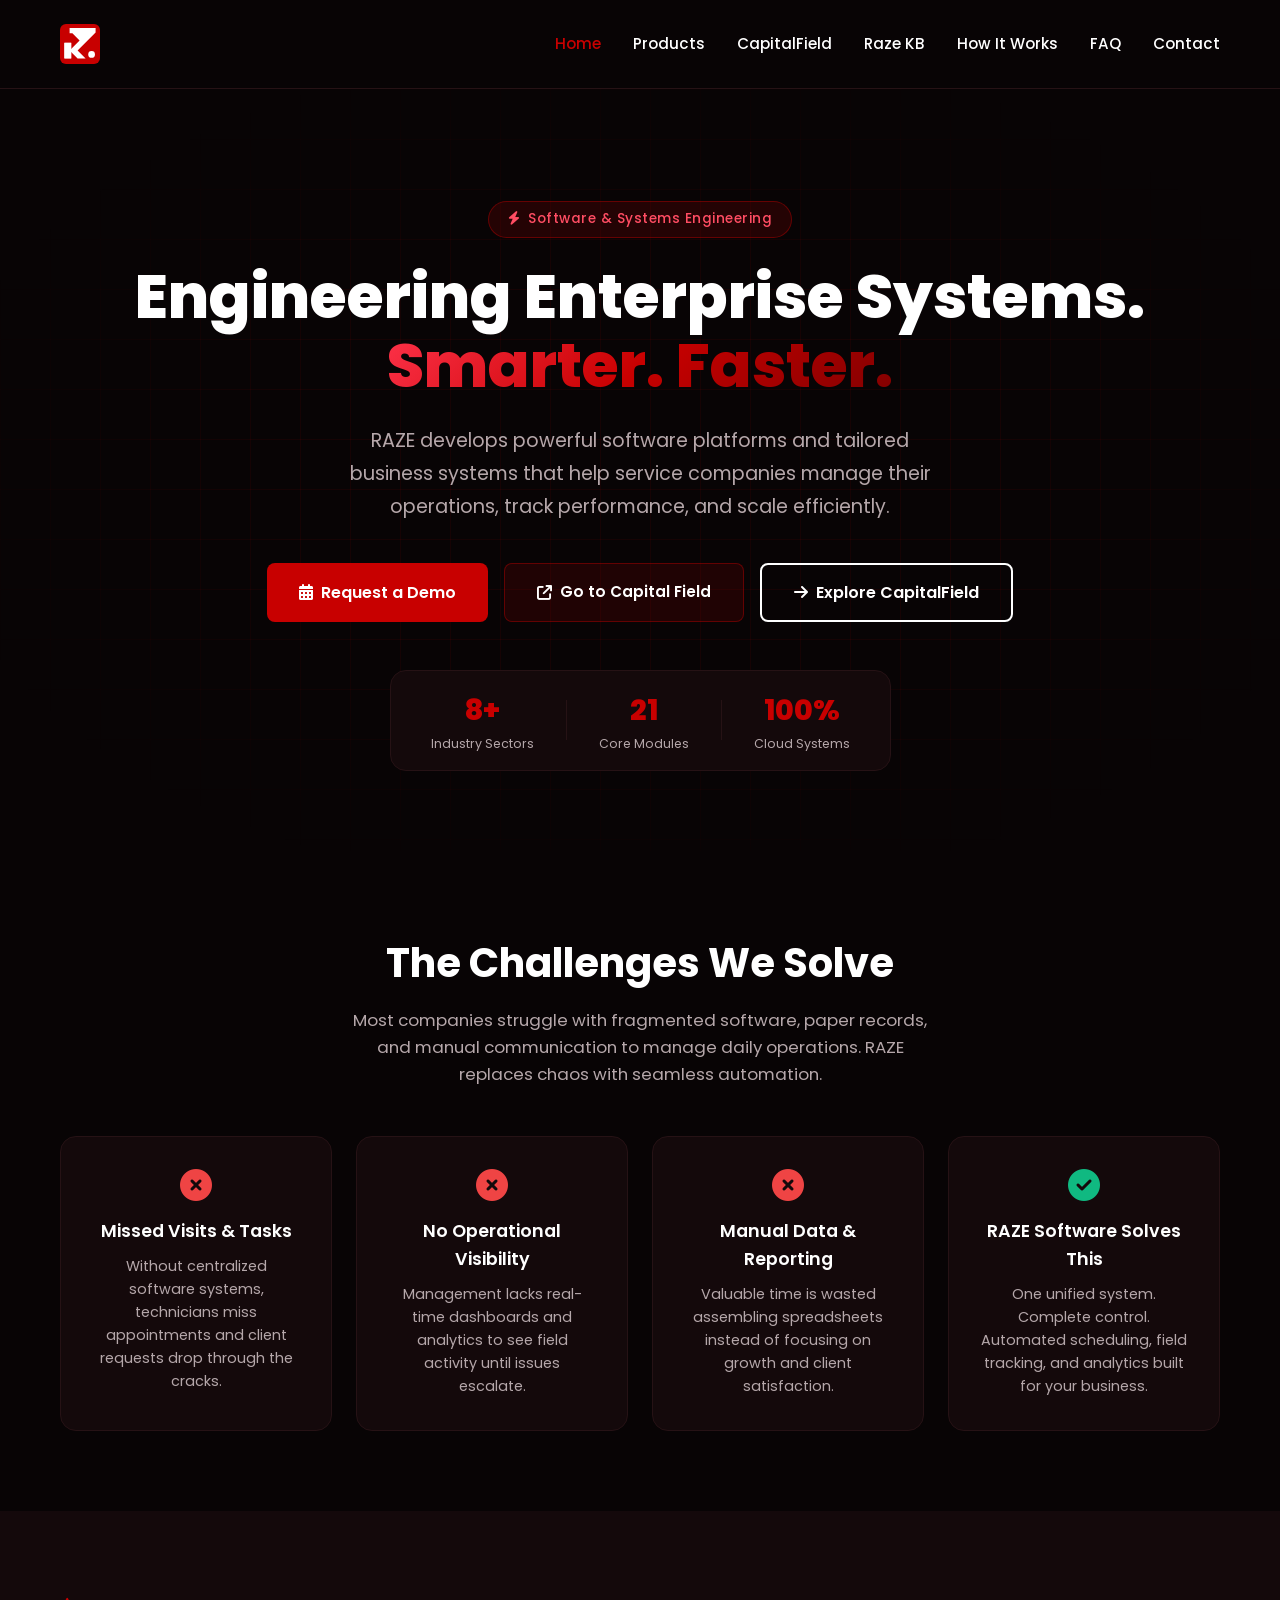
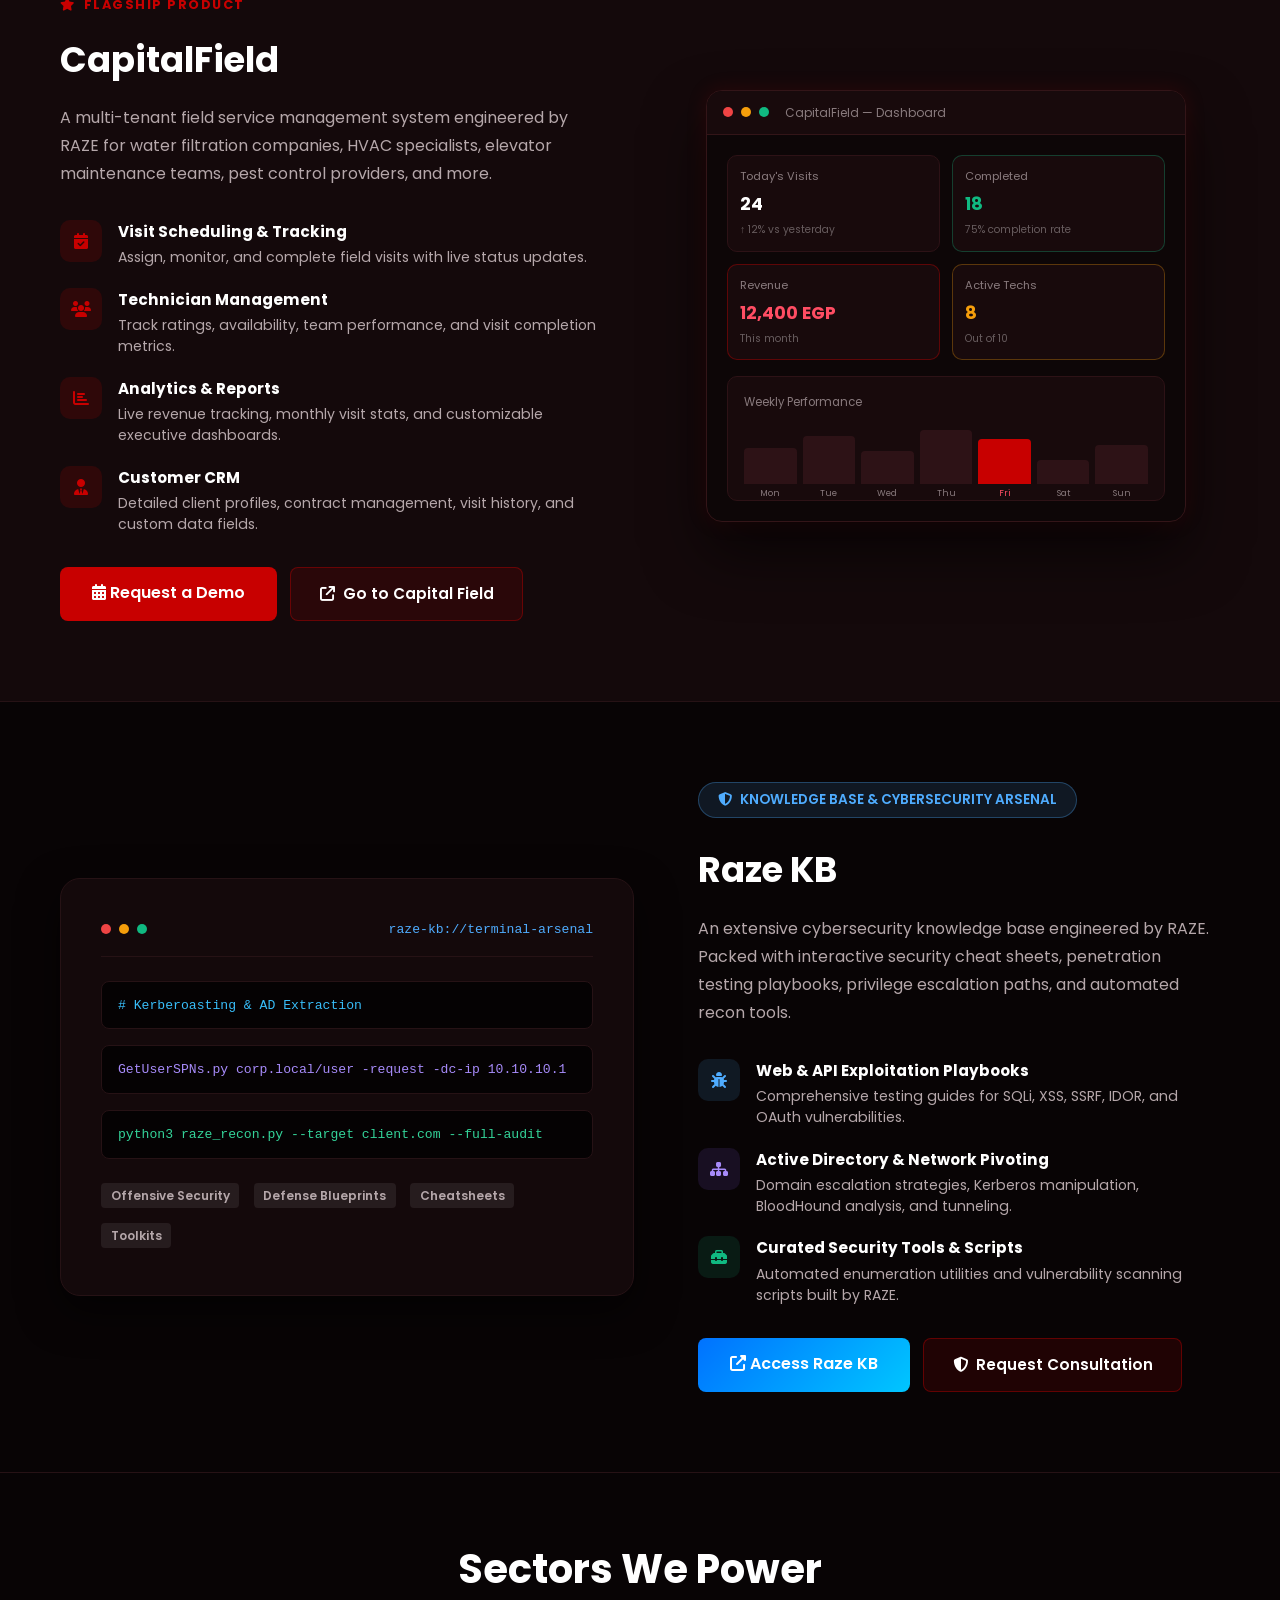
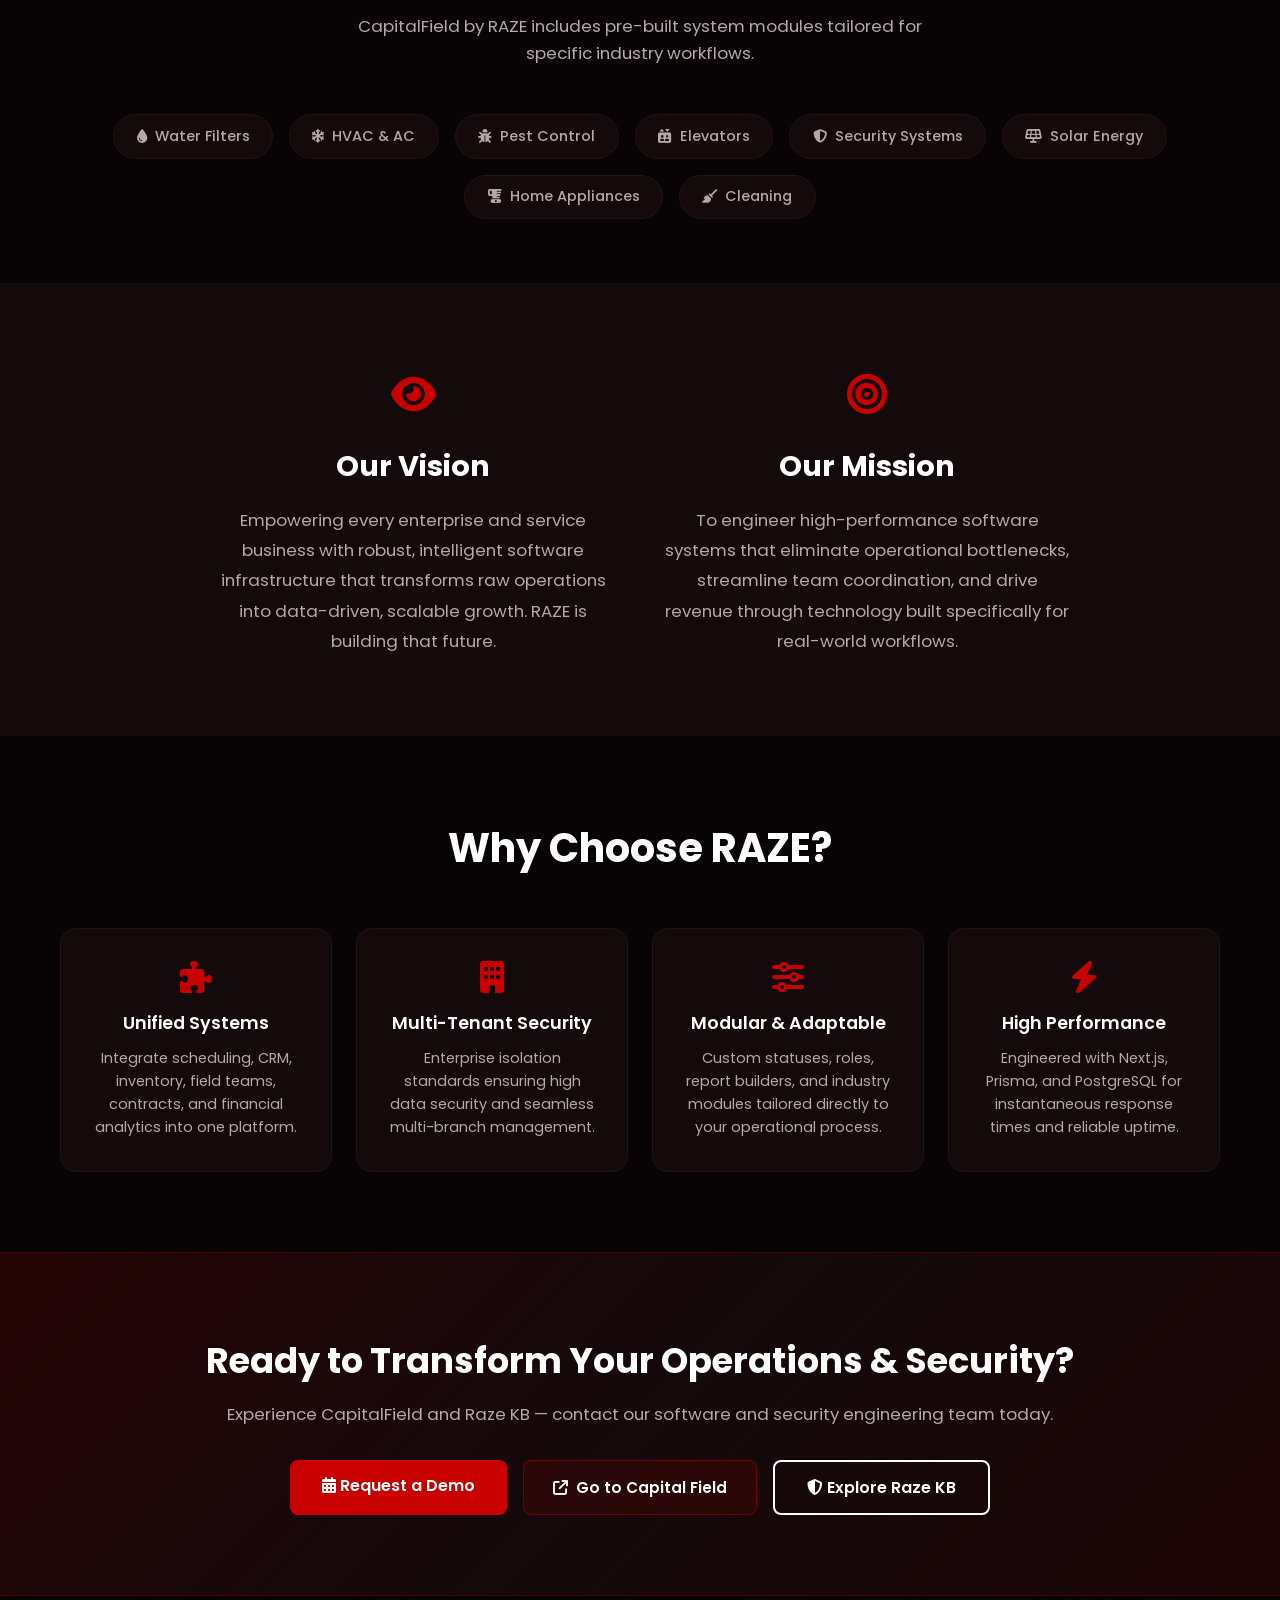
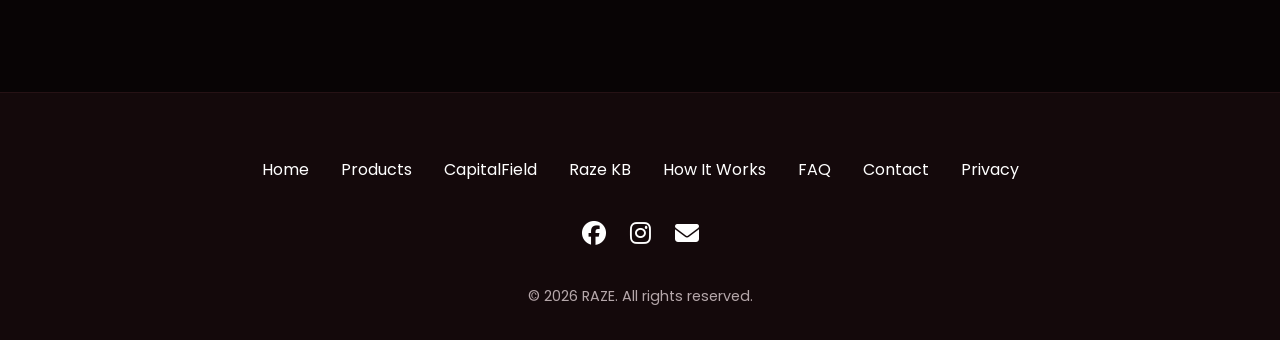
==== commit 1e33e89b: "Social Media Update" ====
--- a/index.html
+++ b/index.html
@@ -270,7 +270,7 @@
                         </div>
                     </div>
                     <div style="display: flex; gap: 0.8rem; flex-wrap: wrap;">
-                        <a href="raze-kb.html" class="btn btn-primary" id="spotlight-kb-access" style="background: linear-gradient(135deg, #0072ff, #00c6ff);">
+                        <a href="https://razekb.vercel.app/" target="_blank" rel="noopener noreferrer" class="btn btn-primary" id="spotlight-kb-access" style="background: linear-gradient(135deg, #0072ff, #00c6ff);">
                             <i class="fas fa-external-link-alt"></i> Access Raze KB
                         </a>
                         <a href="contact.html" class="btn btn-secondary">
@@ -369,7 +369,7 @@
                 <a href="capital-field-saas.html" class="btn btn-secondary" id="cta-saas">
                     <i class="fas fa-arrow-up-right-from-square"></i> Go to Capital Field
                 </a>
-                <a href="raze-kb.html" class="btn btn-outline" id="cta-kb">
+                <a href="https://razekb.vercel.app/" target="_blank" rel="noopener noreferrer" class="btn btn-outline" id="cta-kb">
                     <i class="fas fa-shield-halved"></i> Explore Raze KB
                 </a>
             </div>
@@ -390,9 +390,9 @@
                 <a href="privacy.html">Privacy</a>
             </div>
             <div class="social-icons">
-                <a href="https://www.instagram.com/raze.software/"><i class="fab fa-instagram"></i></a>
-                <a href="https://www.facebook.com/RazeSoftware/"><i class="fab fa-facebook"></i></a>
-                <a href="https://www.linkedin.com/company/raze-software"><i class="fab fa-linkedin"></i></a>
+                <a href="https://www.facebook.com/RazeSoftware" target="_blank"><i class="fab fa-facebook"></i></a>
+                <a href="https://www.instagram.com/raze.software/" target="_blank"><i class="fab fa-instagram"></i></a>
+                <a href="mailto:raze.softwaree@gmail.com"><i class="fas fa-envelope"></i></a>
             </div>
             <p class="copyright">&copy; 2026 RAZE. All rights reserved.</p>
         </div>
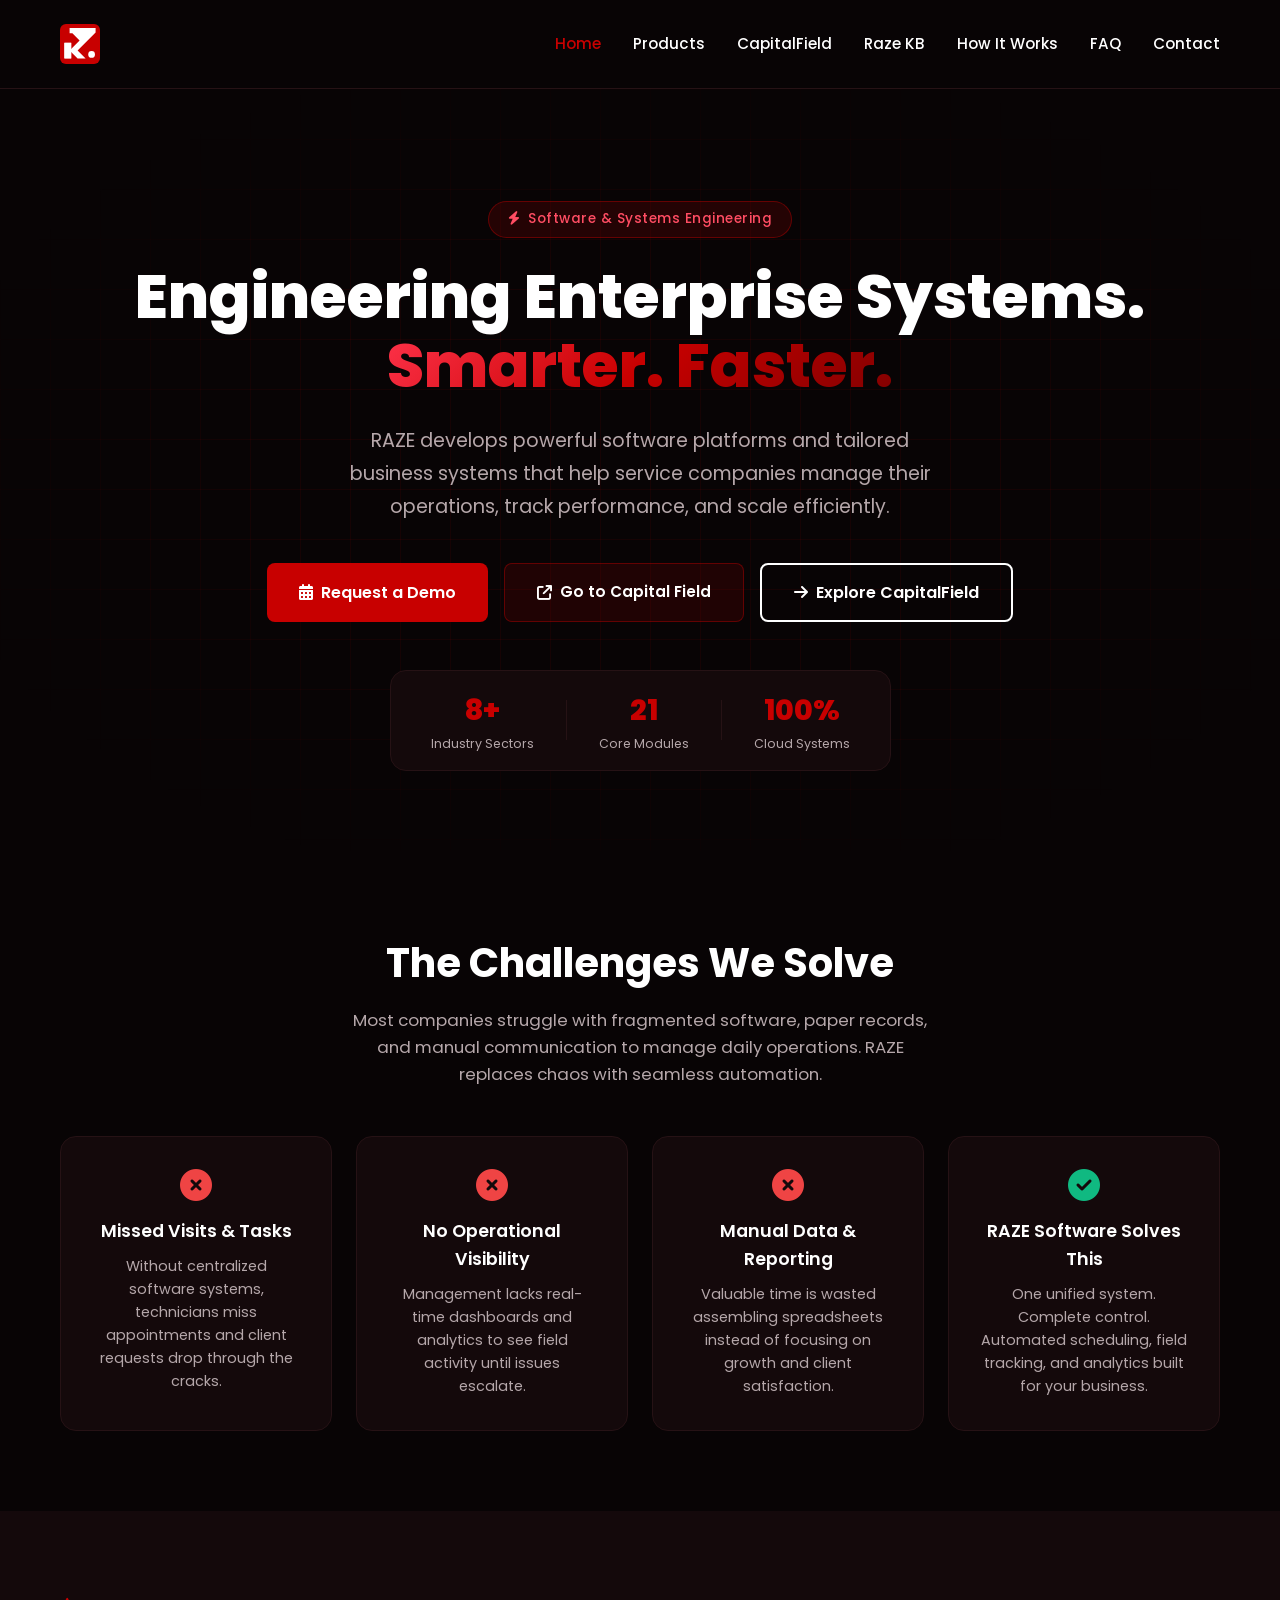
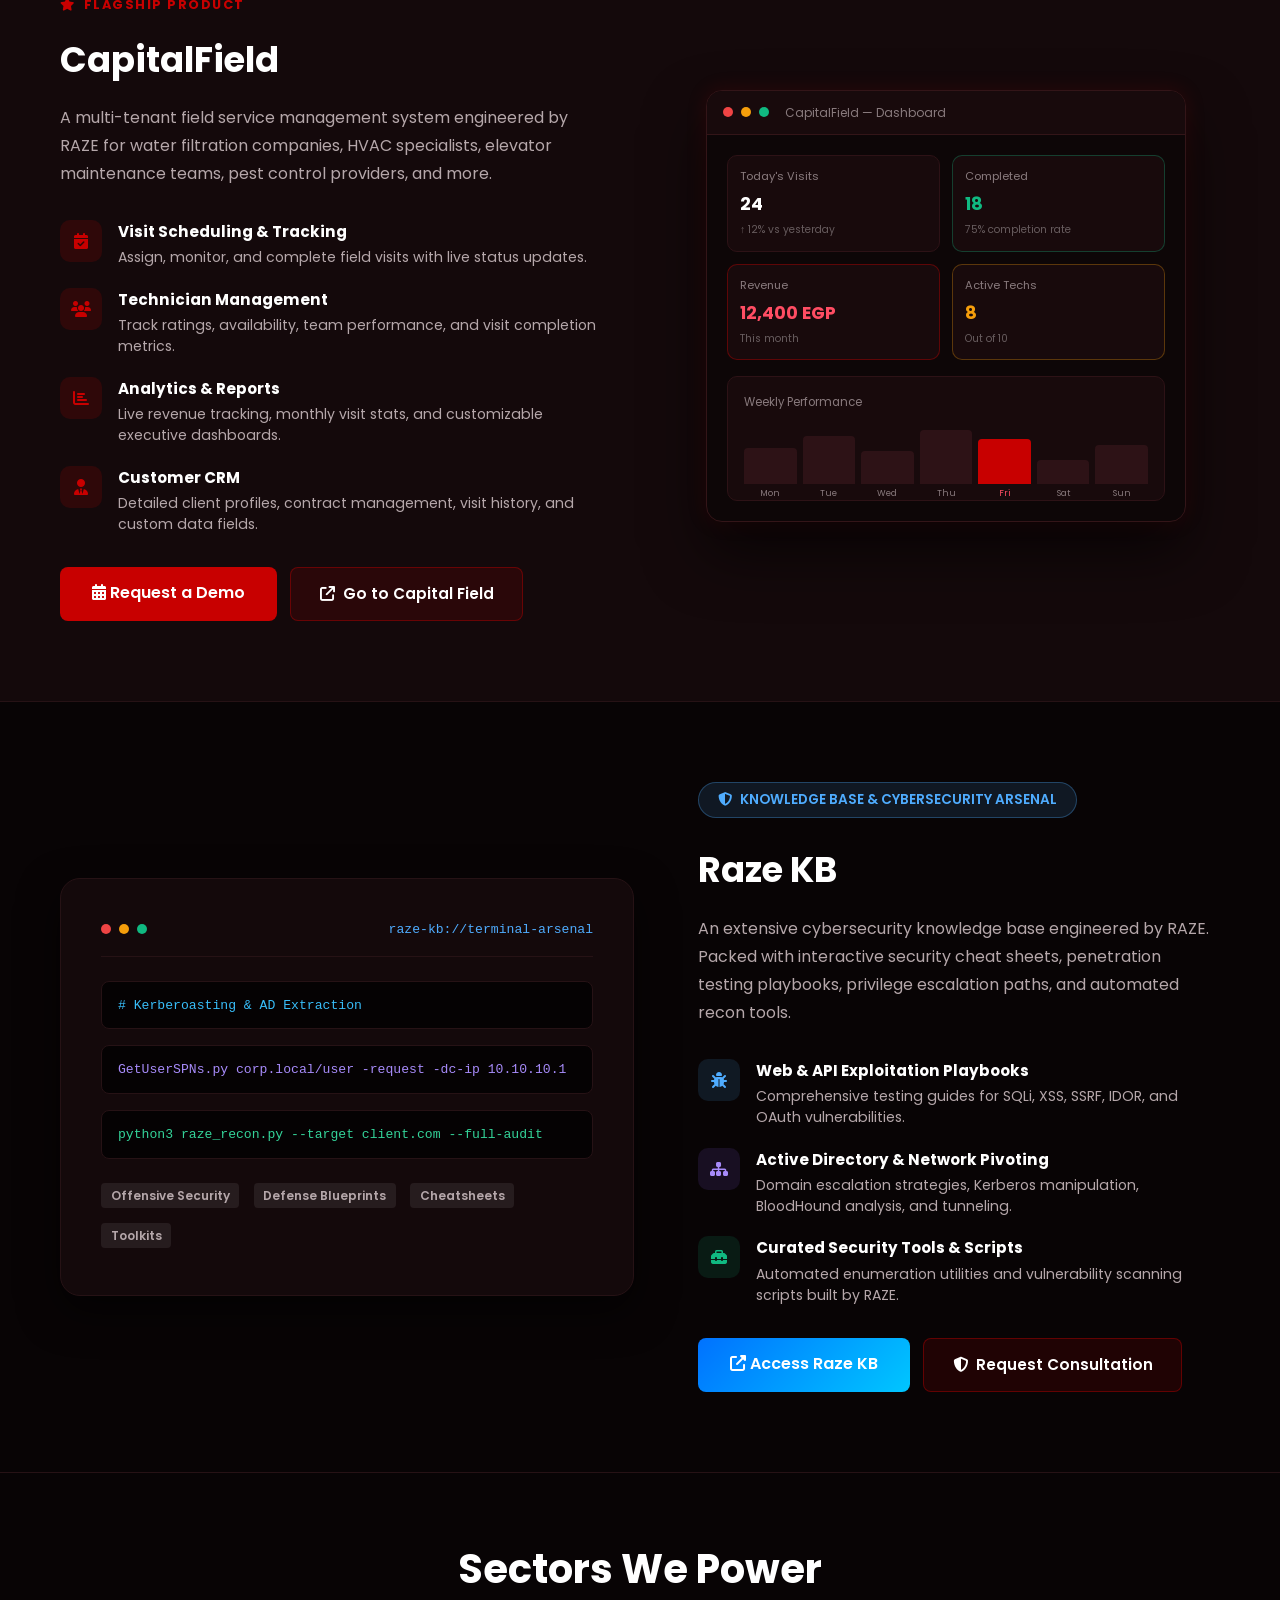
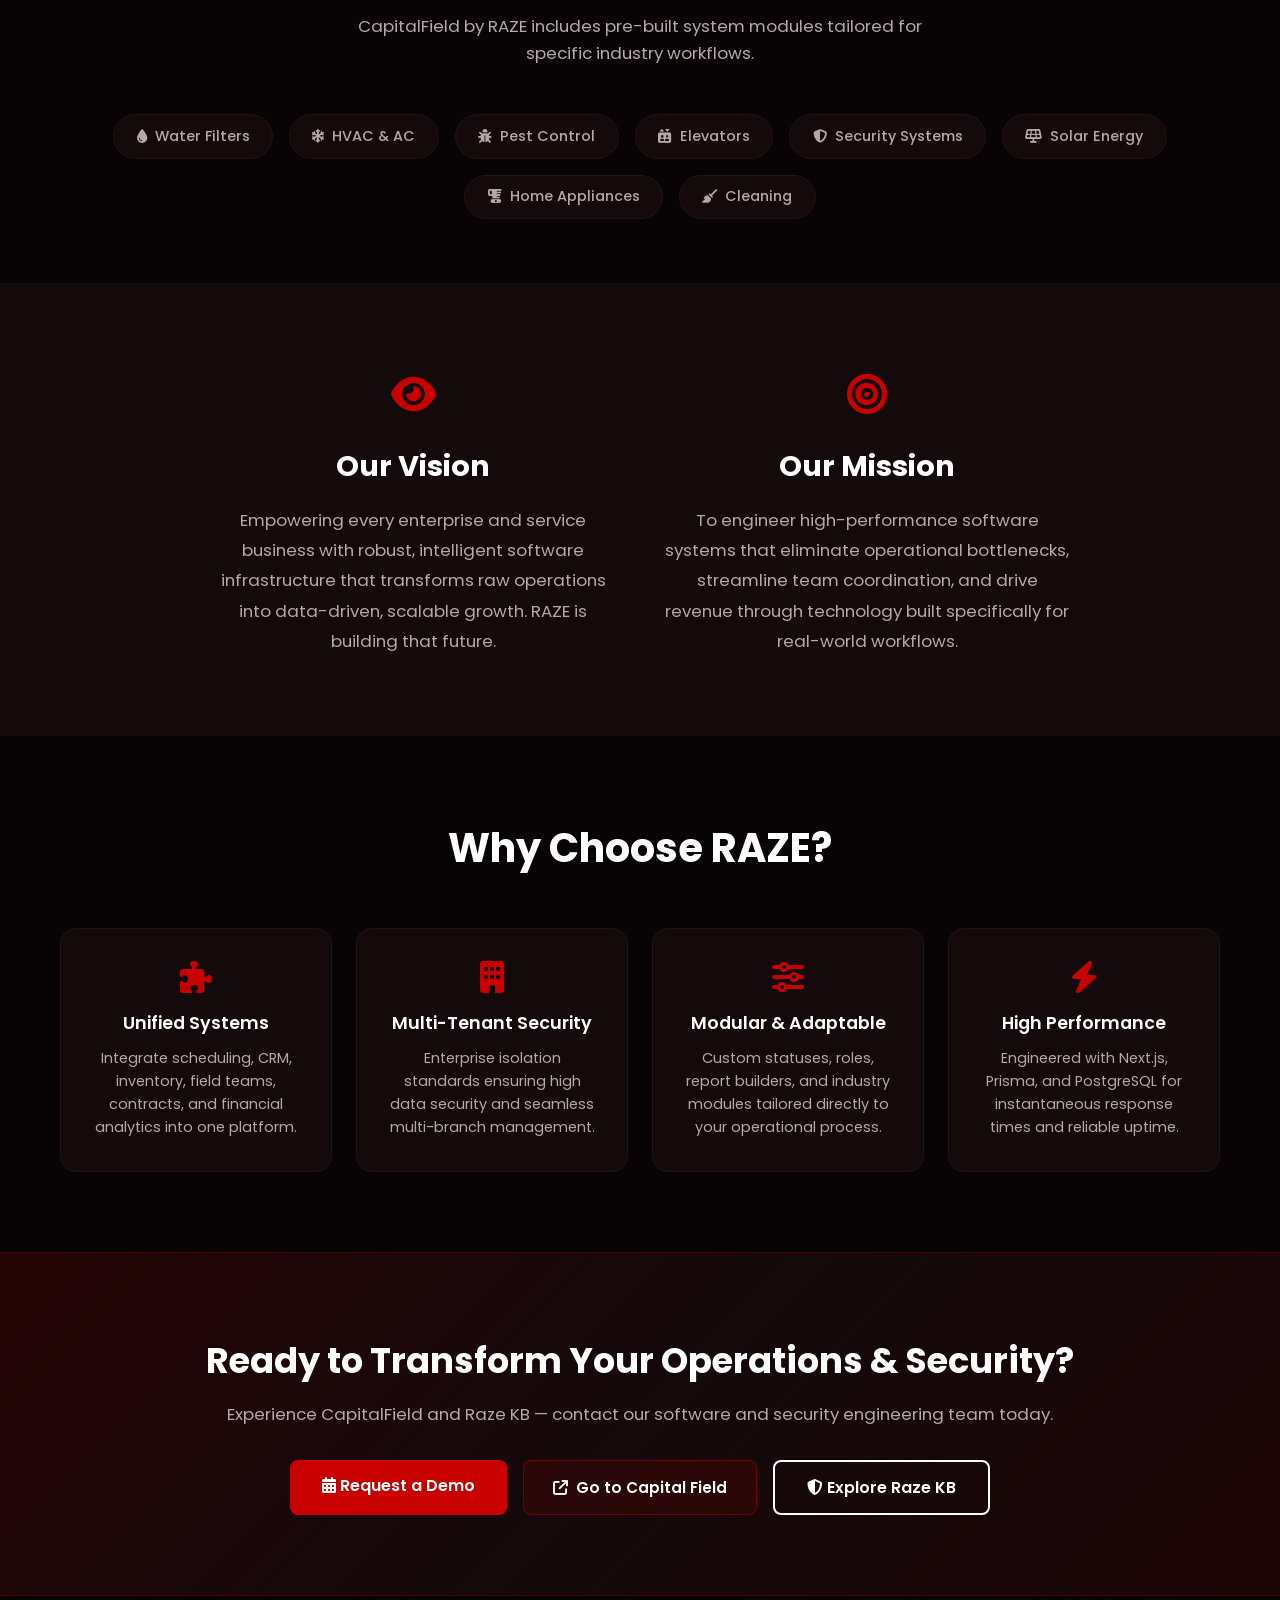
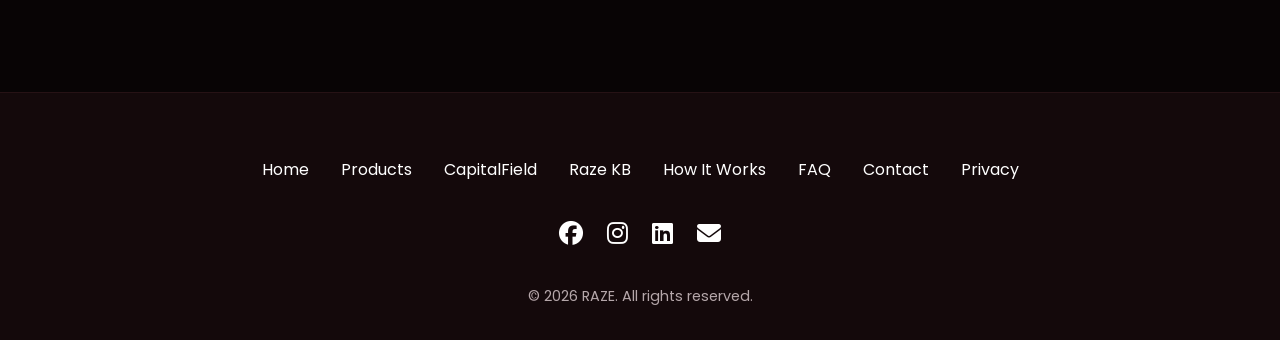
==== commit f9293c79: "Linkedin" ====
--- a/index.html
+++ b/index.html
@@ -392,6 +392,7 @@
             <div class="social-icons">
                 <a href="https://www.facebook.com/RazeSoftware" target="_blank"><i class="fab fa-facebook"></i></a>
                 <a href="https://www.instagram.com/raze.software/" target="_blank"><i class="fab fa-instagram"></i></a>
+                <a href="https://www.linkedin.com/company/raze-software" target="_blank"><i class="fab fa-linkedin"></i></a>
                 <a href="mailto:raze.softwaree@gmail.com"><i class="fas fa-envelope"></i></a>
             </div>
             <p class="copyright">&copy; 2026 RAZE. All rights reserved.</p>
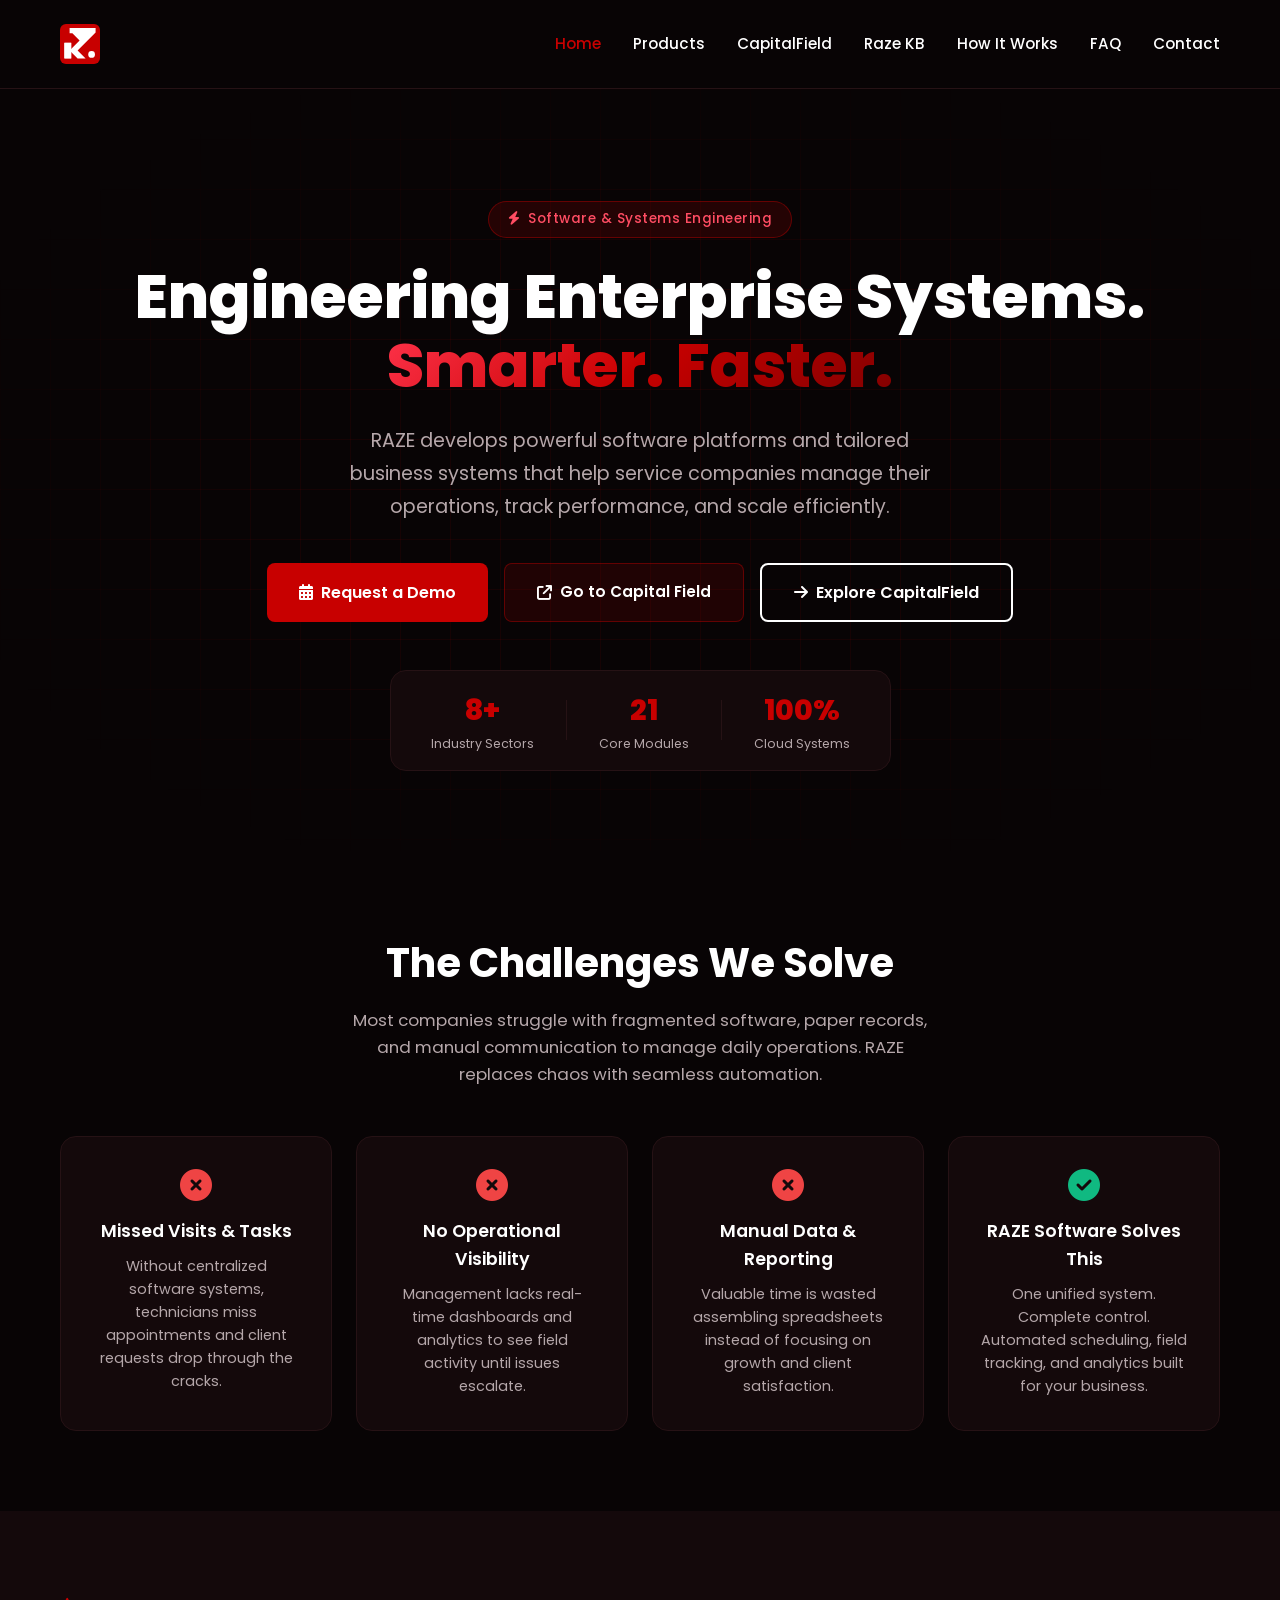
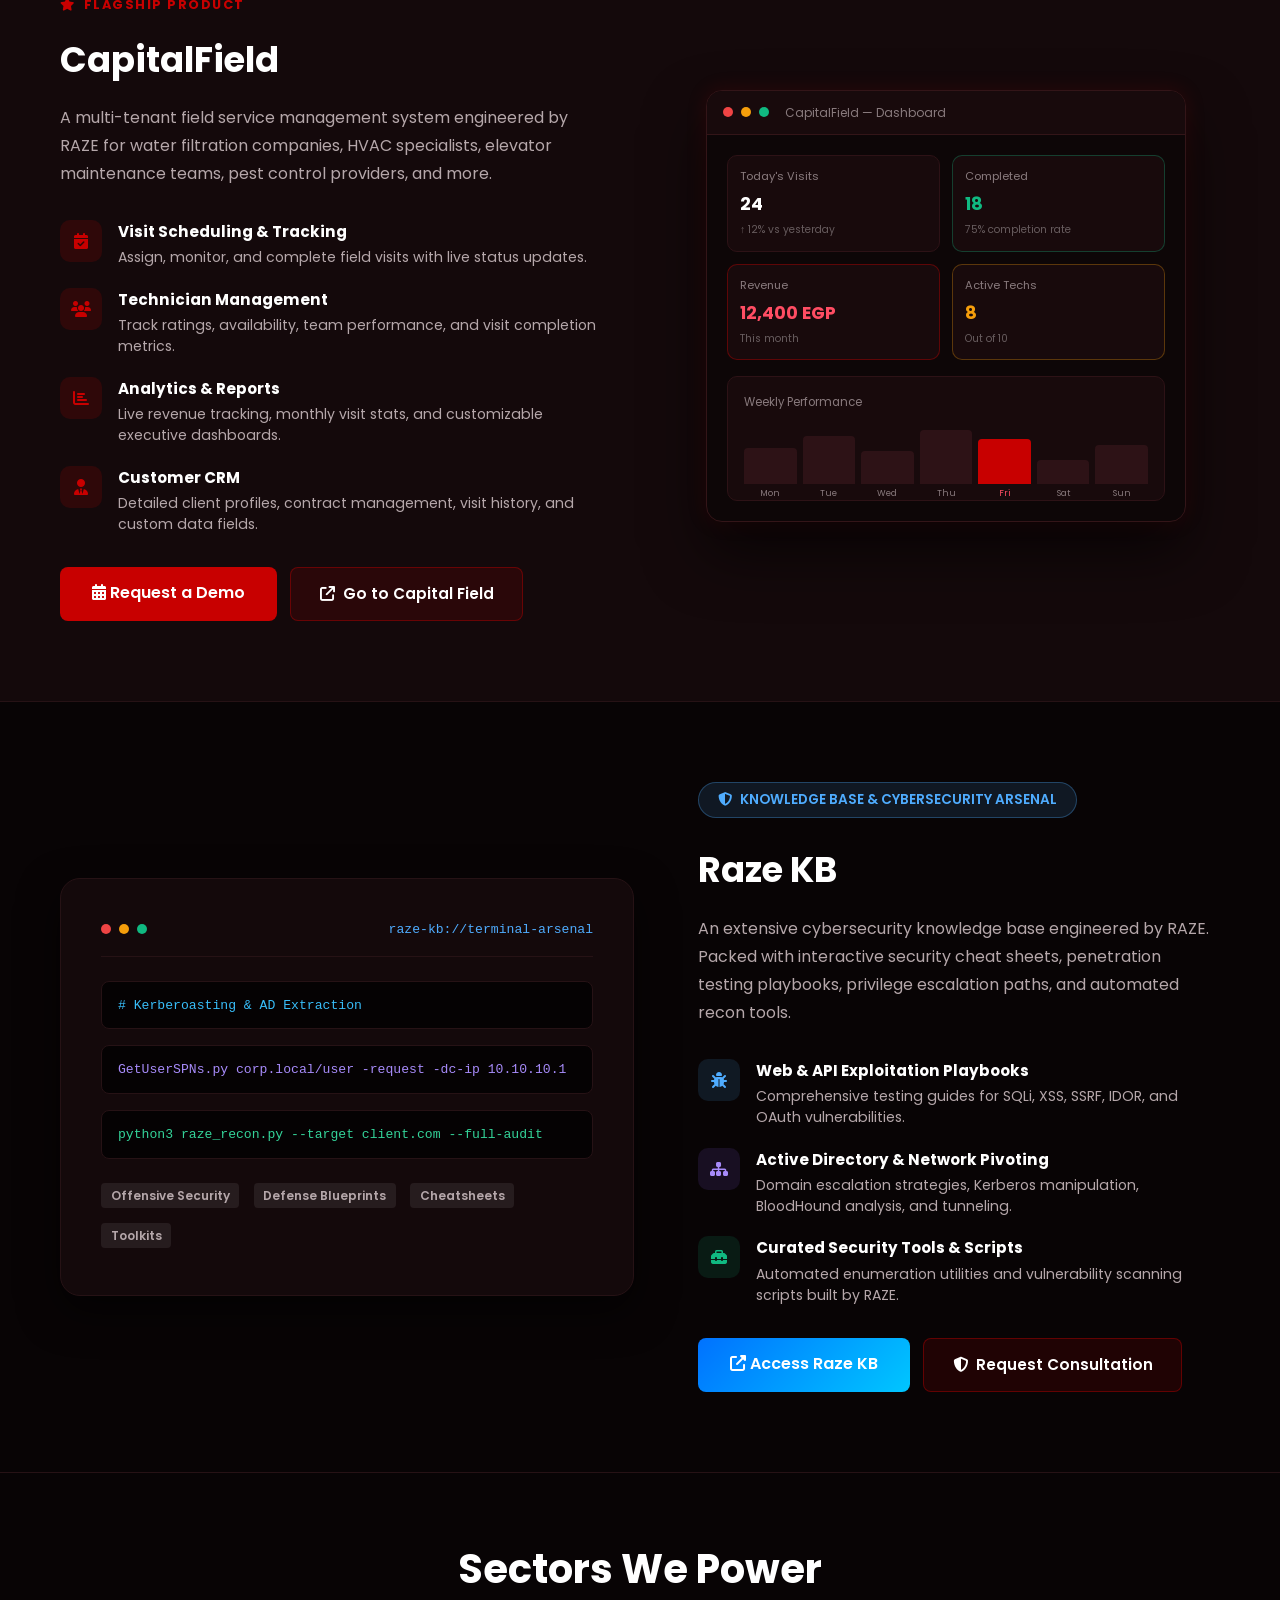
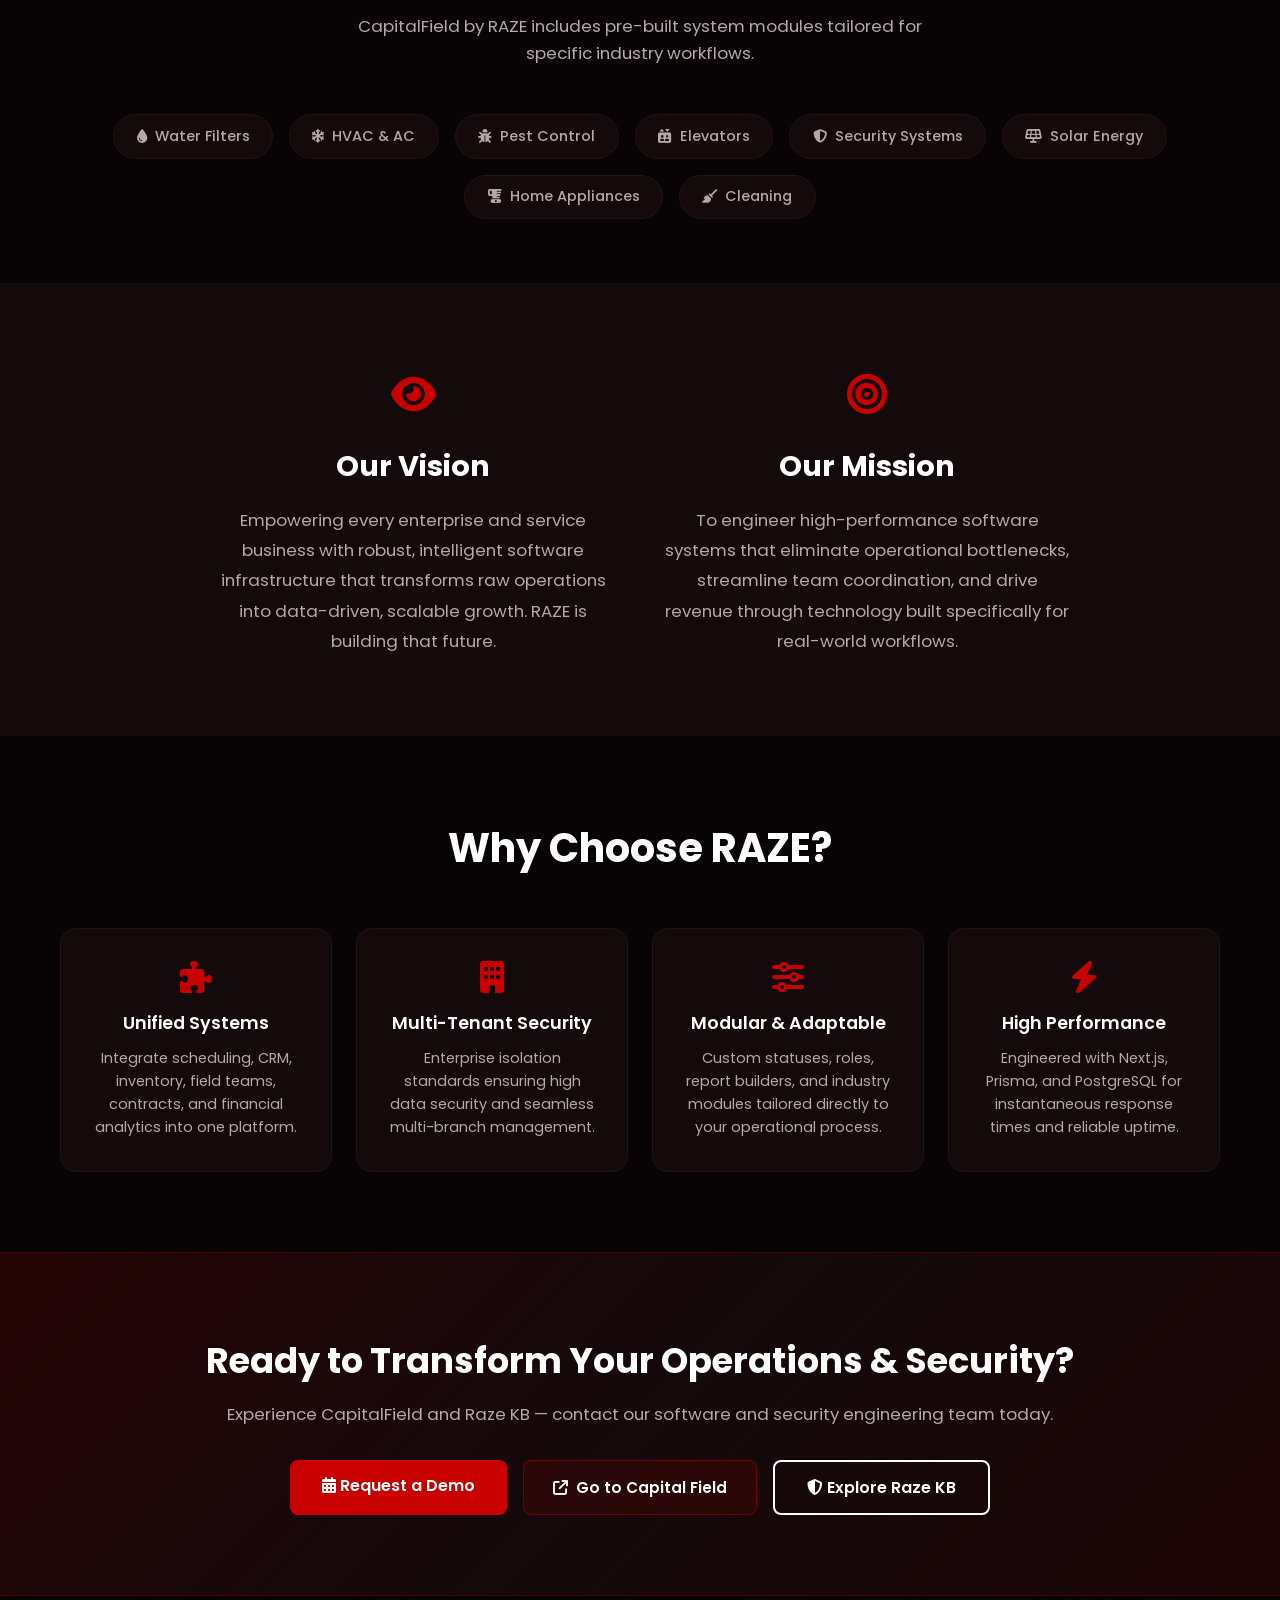
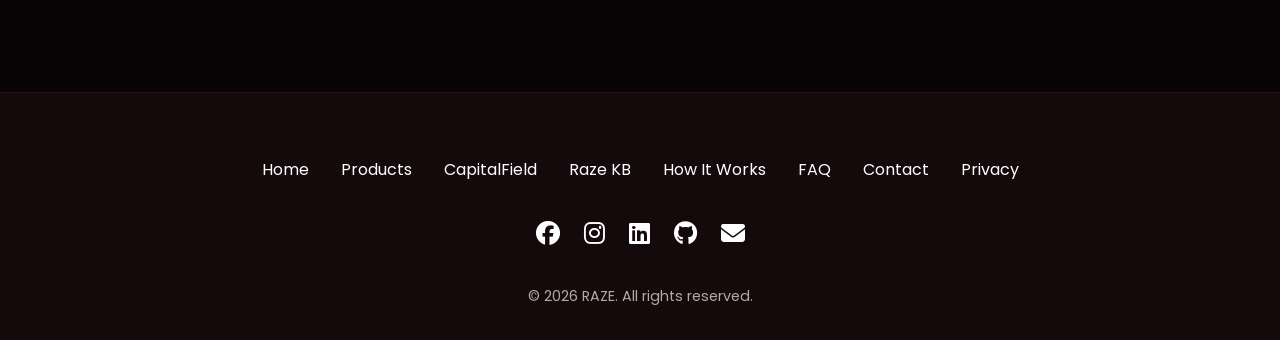
==== commit 02413a3a: "Add GitHub link with icon to footer social icons across all pages" ====
--- a/index.html
+++ b/index.html
@@ -1,4 +1,4 @@
-<!DOCTYPE html>
+﻿<!DOCTYPE html>
 <html lang="en">
 
 <head>
@@ -393,6 +393,7 @@
                 <a href="https://www.facebook.com/RazeSoftware" target="_blank"><i class="fab fa-facebook"></i></a>
                 <a href="https://www.instagram.com/raze.software/" target="_blank"><i class="fab fa-instagram"></i></a>
                 <a href="https://www.linkedin.com/company/raze-software" target="_blank"><i class="fab fa-linkedin"></i></a>
+                <a href="https://github.com/RazeGroup" target="_blank" rel="noopener noreferrer"><i class="fab fa-github"></i></a>
                 <a href="mailto:raze.softwaree@gmail.com"><i class="fas fa-envelope"></i></a>
             </div>
             <p class="copyright">&copy; 2026 RAZE. All rights reserved.</p>
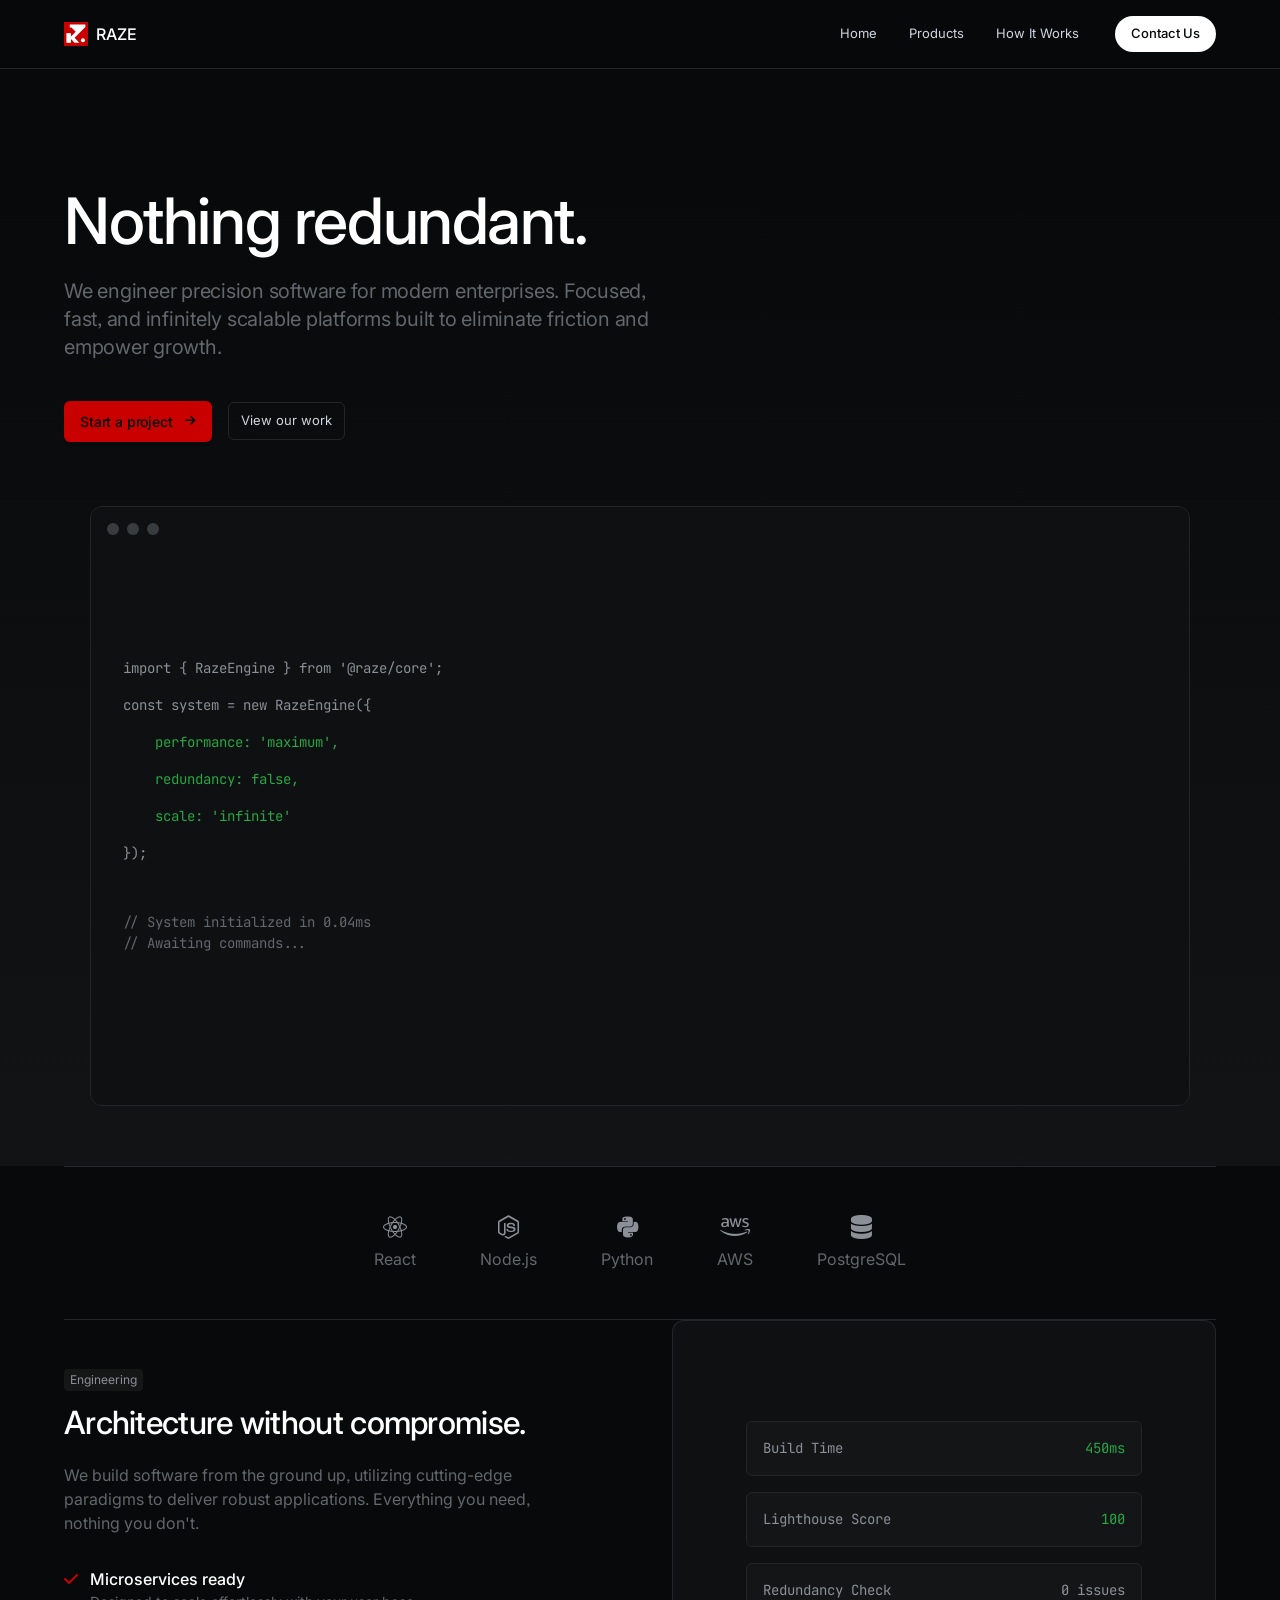
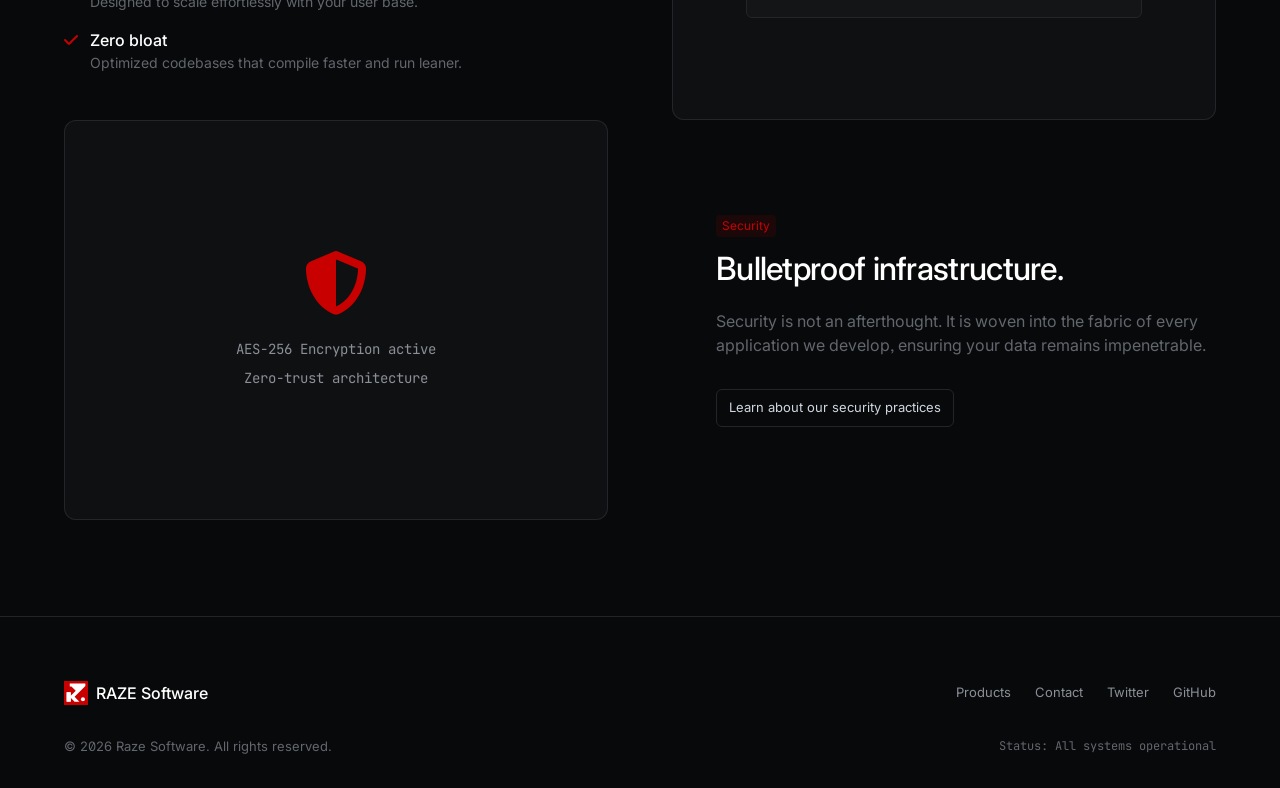
==== commit 9b6f30ac: "new design" ====
--- a/index.html
+++ b/index.html
@@ -1,377 +1,176 @@
-﻿<!DOCTYPE html>
+<!DOCTYPE html>
 <html lang="en">
-
 <head>
     <meta charset="UTF-8">
     <meta name="viewport" content="width=device-width, initial-scale=1.0">
-    <title>RAZE — Advanced Systems & Software Development</title>
-    <meta name="description"
-        content="RAZE develops high-performance enterprise systems, business management software, and custom digital platforms including CapitalField.">
+    <title>RAZE — Software Engineering</title>
+    <meta name="description" content="RAZE develops high-performance enterprise systems, business management software, and custom digital platforms. Nothing redundant.">
     <link rel="stylesheet" href="styles.css">
-    <link rel="stylesheet" href="home-extra.css">
-    <link href="https://fonts.googleapis.com/css2?family=Poppins:wght@300;400;500;600;700;800&display=swap"
-        rel="stylesheet">
     <link rel="stylesheet" href="https://cdnjs.cloudflare.com/ajax/libs/font-awesome/6.4.0/css/all.min.css">
     <link rel="icon" href="assets/images/raze-logo.svg">
 </head>
-
 <body>
     <!-- Navigation -->
     <nav class="navbar">
-        <div class="container" style="display: flex; justify-content: space-between; align-items: center; width: 100%;">
+        <div class="container nav-container">
             <a href="index.html" class="logo-link">
                 <img src="assets/images/raze-logo.svg" alt="RAZE" class="logo-img">
+                RAZE
             </a>
-            <button class="hamburger" aria-label="Toggle navigation">
-                <span class="bar"></span>
-                <span class="bar"></span>
-                <span class="bar"></span>
-            </button>
             <div class="nav-links">
-                <a href="index.html" class="active">Home</a>
-                <a href="products.html">Products</a>
-                <a href="capital-field.html">CapitalField</a>
-                <a href="raze-kb.html">Raze KB</a>
-                <a href="how-it-works.html">How It Works</a>
-                <a href="faq.html">FAQ</a>
-                <a href="contact.html">Contact</a>
+                <a href="index.html" class="nav-link active">Home</a>
+                <a href="products.html" class="nav-link">Products</a>
+                <a href="how-it-works.html" class="nav-link">How It Works</a>
+                <a href="contact.html" class="btn btn-pill" style="margin-left: 16px;">Contact Us</a>
             </div>
         </div>
     </nav>
 
     <!-- Hero Section -->
-    <section class="hero hero-business">
-        <div class="hero-bg-grid"></div>
-        <div class="container hero-content">
-            <div class="hero-badge">
-                <i class="fas fa-bolt"></i> Software & Systems Engineering
-            </div>
-            <h1>Engineering Enterprise Systems.<br><span class="gradient-text">Smarter. Faster.</span></h1>
-            <p>RAZE develops powerful software platforms and tailored business systems that help service companies manage their operations, track performance, and scale efficiently.</p>
-            <div class="hero-ctas">
-                <a href="contact.html" class="btn btn-primary" id="hero-request-demo">
-                    <i class="fas fa-calendar-alt"></i> Request a Demo
-                </a>
-                <a href="capital-field-saas.html" class="btn btn-secondary" id="hero-go-capitalfield">
-                    <i class="fas fa-arrow-up-right-from-square"></i> Go to Capital Field
-                </a>
-                <a href="capital-field.html" class="btn btn-outline" id="hero-learn-more">
-                    <i class="fas fa-arrow-right"></i> Explore CapitalField
-                </a>
-            </div>
-            <div class="hero-stats">
-                <div class="stat-item">
-                    <span class="stat-number">8+</span>
-                    <span class="stat-label">Industry Sectors</span>
-                </div>
-                <div class="stat-divider"></div>
-                <div class="stat-item">
-                    <span class="stat-number">21</span>
-                    <span class="stat-label">Core Modules</span>
-                </div>
-                <div class="stat-divider"></div>
-                <div class="stat-item">
-                    <span class="stat-number">100%</span>
-                    <span class="stat-label">Cloud Systems</span>
-                </div>
+    <header class="hero">
+        <div class="hero-bg-gradient"></div>
+        <div class="container">
+            <div class="hero-content">
+                <h1 class="text-hero hero-title">Nothing redundant.</h1>
+                <p class="hero-subtitle">We engineer precision software for modern enterprises. Focused, fast, and infinitely scalable platforms built to eliminate friction and empower growth.</p>
+                <div class="hero-ctas">
+                    <a href="contact.html" class="btn btn-primary">
+                        Start a project <i class="fas fa-arrow-right" style="font-size: 12px; margin-left: 4px;"></i>
+                    </a>
+                    <a href="products.html" class="btn btn-secondary">
+                        View our work
+                    </a>
+                </div>
+            </div>
+
+            <!-- Product/Software Showcase Frame -->
+            <div class="showcase-wrapper">
+                <div class="showcase-card" style="padding: 0; overflow: hidden; height: 600px; display: flex; align-items: center; justify-content: center; border: 0.5px solid var(--color-graphite);">
+                    <!-- Simulated UI or Abstract Code visual since it's a general software company -->
+                    <div style="width: 100%; height: 100%; background: var(--color-carbon); position: relative;">
+                        <!-- Mac window dots -->
+                        <div style="position: absolute; top: 16px; left: 16px; display: flex; gap: 8px;">
+                            <div style="width: 12px; height: 12px; border-radius: 50%; background: #383b3f;"></div>
+                            <div style="width: 12px; height: 12px; border-radius: 50%; background: #383b3f;"></div>
+                            <div style="width: 12px; height: 12px; border-radius: 50%; background: #383b3f;"></div>
+                        </div>
+                        <!-- Abstract Code Block -->
+                        <div style="padding: 64px 32px; height: 100%; display: flex; flex-direction: column; justify-content: center;">
+                            <div class="text-mono" style="margin-bottom: 16px;">
+                                <span style="color: var(--color-fog);">import</span> { RazeEngine } <span style="color: var(--color-fog);">from</span> '@raze/core';
+                            </div>
+                            <div class="text-mono" style="margin-bottom: 16px;">
+                                <span style="color: var(--color-fog);">const</span> system = <span style="color: var(--color-fog);">new</span> RazeEngine({
+                            </div>
+                            <div class="text-mono" style="margin-bottom: 16px; padding-left: 32px; color: var(--color-pulse-green);">
+                                performance: 'maximum',
+                            </div>
+                            <div class="text-mono" style="margin-bottom: 16px; padding-left: 32px; color: var(--color-pulse-green);">
+                                redundancy: false,
+                            </div>
+                            <div class="text-mono" style="margin-bottom: 16px; padding-left: 32px; color: var(--color-pulse-green);">
+                                scale: 'infinite'
+                            </div>
+                            <div class="text-mono" style="margin-bottom: 16px;">
+                                });
+                            </div>
+                            <div class="text-mono" style="margin-top: 32px; color: var(--color-ash);">
+                                // System initialized in 0.04ms
+                            </div>
+                            <div class="text-mono" style="color: var(--color-ash);">
+                                // Awaiting commands...
+                            </div>
+                        </div>
+                    </div>
+                </div>
+            </div>
+        </div>
+    </header>
+
+    <!-- Trusted By Logos (Adapted to tech stack or clients) -->
+    <section class="container">
+        <div class="customer-logos text-body-muted">
+            <div style="display: flex; flex-direction: column; align-items: center; gap: 8px;">
+                <i class="fab fa-react"></i> React
+            </div>
+            <div style="display: flex; flex-direction: column; align-items: center; gap: 8px;">
+                <i class="fab fa-node-js"></i> Node.js
+            </div>
+            <div style="display: flex; flex-direction: column; align-items: center; gap: 8px;">
+                <i class="fab fa-python"></i> Python
+            </div>
+            <div style="display: flex; flex-direction: column; align-items: center; gap: 8px;">
+                <i class="fab fa-aws"></i> AWS
+            </div>
+            <div style="display: flex; flex-direction: column; align-items: center; gap: 8px;">
+                <i class="fas fa-database"></i> PostgreSQL
             </div>
         </div>
     </section>
 
-    <!-- Problem Section -->
-    <section class="what-we-do" style="padding: 5rem 0;">
-        <div class="container">
-            <div class="section-header">
-                <h2>The Challenges We Solve</h2>
-                <p>Most companies struggle with fragmented software, paper records, and manual communication to manage daily operations. RAZE replaces chaos with seamless automation.</p>
-            </div>
-            <div class="why-grid">
-                <div class="why-card">
-                    <i class="fas fa-times-circle" style="color: #ef4444;"></i>
-                    <h3>Missed Visits & Tasks</h3>
-                    <p>Without centralized software systems, technicians miss appointments and client requests drop through the cracks.</p>
-                </div>
-                <div class="why-card">
-                    <i class="fas fa-times-circle" style="color: #ef4444;"></i>
-                    <h3>No Operational Visibility</h3>
-                    <p>Management lacks real-time dashboards and analytics to see field activity until issues escalate.</p>
-                </div>
-                <div class="why-card">
-                    <i class="fas fa-times-circle" style="color: #ef4444;"></i>
-                    <h3>Manual Data & Reporting</h3>
-                    <p>Valuable time is wasted assembling spreadsheets instead of focusing on growth and client satisfaction.</p>
-                </div>
-                <div class="why-card">
-                    <i class="fas fa-check-circle" style="color: #10b981;"></i>
-                    <h3>RAZE Software Solves This</h3>
-                    <p>One unified system. Complete control. Automated scheduling, field tracking, and analytics built for your business.</p>
+    <!-- Feature 1 -->
+    <section class="container feature-section">
+        <div class="feature-text">
+            <span class="badge" style="margin-bottom: 16px;">Engineering</span>
+            <h2 class="text-heading" style="font-size: var(--text-heading-sm); margin-bottom: 24px;">Architecture without compromise.</h2>
+            <p class="text-body-muted">We build software from the ground up, utilizing cutting-edge paradigms to deliver robust applications. Everything you need, nothing you don't.</p>
+            
+            <div class="feature-list">
+                <div class="feature-item">
+                    <i class="fas fa-check"></i>
+                    <div>
+                        <div class="text-body" style="color: var(--color-paper); font-weight: var(--font-weight-w510);">Microservices ready</div>
+                        <div class="text-body-muted" style="font-size: 14px;">Designed to scale effortlessly with your user base.</div>
+                    </div>
+                </div>
+                <div class="feature-item">
+                    <i class="fas fa-check"></i>
+                    <div>
+                        <div class="text-body" style="color: var(--color-paper); font-weight: var(--font-weight-w510);">Zero bloat</div>
+                        <div class="text-body-muted" style="font-size: 14px;">Optimized codebases that compile faster and run leaner.</div>
+                    </div>
+                </div>
+            </div>
+        </div>
+        <div class="feature-visual">
+            <div style="display: flex; flex-direction: column; gap: 16px; width: 80%;">
+                <div style="background: rgba(255,255,255,0.02); border: 0.5px solid var(--color-graphite); padding: 16px; border-radius: 6px;">
+                    <div style="display: flex; justify-content: space-between;">
+                        <span class="text-mono" style="color: var(--color-fog);">Build Time</span>
+                        <span class="text-mono" style="color: var(--color-pulse-green);">450ms</span>
+                    </div>
+                </div>
+                <div style="background: rgba(255,255,255,0.02); border: 0.5px solid var(--color-graphite); padding: 16px; border-radius: 6px;">
+                    <div style="display: flex; justify-content: space-between;">
+                        <span class="text-mono" style="color: var(--color-fog);">Lighthouse Score</span>
+                        <span class="text-mono" style="color: var(--color-pulse-green);">100</span>
+                    </div>
+                </div>
+                <div style="background: rgba(255,255,255,0.02); border: 0.5px solid var(--color-graphite); padding: 16px; border-radius: 6px;">
+                    <div style="display: flex; justify-content: space-between;">
+                        <span class="text-mono" style="color: var(--color-fog);">Redundancy Check</span>
+                        <span class="text-mono" style="color: var(--color-fog);">0 issues</span>
+                    </div>
                 </div>
             </div>
         </div>
     </section>
 
-    <!-- CapitalField Spotlight -->
-    <section class="spotlight" style="background: var(--card-bg);">
-        <div class="container">
-            <div class="spotlight-grid">
-                <div class="spotlight-text">
-                    <div class="spotlight-label">
-                        <i class="fas fa-star"></i> FLAGSHIP PRODUCT
-                    </div>
-                    <h2>CapitalField</h2>
-                    <p>A multi-tenant field service management system engineered by RAZE for water filtration companies, HVAC specialists, elevator maintenance teams, pest control providers, and more.</p>
-                    <div class="spotlight-features">
-                        <div class="spotlight-feature">
-                            <div class="sf-icon"><i class="fas fa-calendar-check"></i></div>
-                            <div>
-                                <strong>Visit Scheduling & Tracking</strong>
-                                <p>Assign, monitor, and complete field visits with live status updates.</p>
-                            </div>
-                        </div>
-                        <div class="spotlight-feature">
-                            <div class="sf-icon"><i class="fas fa-users"></i></div>
-                            <div>
-                                <strong>Technician Management</strong>
-                                <p>Track ratings, availability, team performance, and visit completion metrics.</p>
-                            </div>
-                        </div>
-                        <div class="spotlight-feature">
-                            <div class="sf-icon"><i class="fas fa-chart-bar"></i></div>
-                            <div>
-                                <strong>Analytics & Reports</strong>
-                                <p>Live revenue tracking, monthly visit stats, and customizable executive dashboards.</p>
-                            </div>
-                        </div>
-                        <div class="spotlight-feature">
-                            <div class="sf-icon"><i class="fas fa-user-tie"></i></div>
-                            <div>
-                                <strong>Customer CRM</strong>
-                                <p>Detailed client profiles, contract management, visit history, and custom data fields.</p>
-                            </div>
-                        </div>
-                    </div>
-                    <div style="display: flex; gap: 0.8rem; flex-wrap: wrap; margin-top: 1.5rem;">
-                        <a href="contact.html" class="btn btn-primary" id="spotlight-demo">
-                            <i class="fas fa-calendar-alt"></i> Request a Demo
-                        </a>
-                        <a href="capital-field-saas.html" class="btn btn-secondary" id="spotlight-saas">
-                            <i class="fas fa-arrow-up-right-from-square"></i> Go to Capital Field
-                        </a>
-                    </div>
-                </div>
-                <div class="spotlight-visual">
-                    <div class="dashboard-mockup">
-                        <div class="mockup-header">
-                            <span class="mockup-dot red"></span>
-                            <span class="mockup-dot yellow"></span>
-                            <span class="mockup-dot green"></span>
-                            <span class="mockup-title">CapitalField — Dashboard</span>
-                        </div>
-                        <div class="mockup-body">
-                            <div class="mockup-stat-grid">
-                                <div class="mockup-stat">
-                                    <div class="ms-label">Today's Visits</div>
-                                    <div class="ms-value">24</div>
-                                    <div class="ms-sub">↑ 12% vs yesterday</div>
-                                </div>
-                                <div class="mockup-stat green">
-                                    <div class="ms-label">Completed</div>
-                                    <div class="ms-value">18</div>
-                                    <div class="ms-sub">75% completion rate</div>
-                                </div>
-                                <div class="mockup-stat purple">
-                                    <div class="ms-label">Revenue</div>
-                                    <div class="ms-value">12,400 EGP</div>
-                                    <div class="ms-sub">This month</div>
-                                </div>
-                                <div class="mockup-stat orange">
-                                    <div class="ms-label">Active Techs</div>
-                                    <div class="ms-value">8</div>
-                                    <div class="ms-sub">Out of 10</div>
-                                </div>
-                            </div>
-                            <div class="mockup-bar-chart">
-                                <div class="bar-label">Weekly Performance</div>
-                                <div class="bars">
-                                    <div class="bar" style="height:60%"><span>Mon</span></div>
-                                    <div class="bar" style="height:80%"><span>Tue</span></div>
-                                    <div class="bar" style="height:55%"><span>Wed</span></div>
-                                    <div class="bar" style="height:90%"><span>Thu</span></div>
-                                    <div class="bar active" style="height:75%"><span>Fri</span></div>
-                                    <div class="bar" style="height:40%"><span>Sat</span></div>
-                                    <div class="bar" style="height:65%"><span>Sun</span></div>
-                                </div>
-                            </div>
-                        </div>
-                    </div>
-                </div>
-            </div>
-        </div>
-    </section>
-
-    <!-- Raze KB Spotlight -->
-    <section class="spotlight" style="background: var(--bg-color); border-top: 1px solid var(--border-color); border-bottom: 1px solid var(--border-color);">
-        <div class="container">
-            <div class="spotlight-grid" style="grid-template-columns: 1.1fr 1fr; align-items: center;">
-                <div class="spotlight-visual">
-                    <div style="background: var(--card-bg); border: 1px solid var(--border-color); border-radius: 20px; padding: 2.5rem; box-shadow: 0 15px 40px rgba(0,0,0,0.6);">
-                        <div style="display: flex; justify-content: space-between; align-items: center; border-bottom: 1px solid var(--border-color); padding-bottom: 1rem; margin-bottom: 1.5rem;">
-                            <div style="display: flex; gap: 8px;">
-                                <span class="mockup-dot red"></span>
-                                <span class="mockup-dot yellow"></span>
-                                <span class="mockup-dot green"></span>
-                            </div>
-                            <span style="font-size: 0.82rem; color: #4facfe; font-family: monospace;">raze-kb://terminal-arsenal</span>
-                        </div>
-                        <div class="kb-code-snippet" style="margin-bottom: 1rem;">
-                            <code># Kerberoasting &amp; AD Extraction</code>
-                        </div>
-                        <div class="kb-code-snippet" style="margin-bottom: 1rem; color: #a78bfa;">
-                            <code>GetUserSPNs.py corp.local/user -request -dc-ip 10.10.10.1</code>
-                        </div>
-                        <div class="kb-code-snippet" style="color: #34d399;">
-                            <code>python3 raze_recon.py --target client.com --full-audit</code>
-                        </div>
-                        <div style="margin-top: 1.5rem; display: flex; gap: 0.5rem; flex-wrap: wrap;">
-                            <span class="kb-tag">Offensive Security</span>
-                            <span class="kb-tag">Defense Blueprints</span>
-                            <span class="kb-tag">Cheatsheets</span>
-                            <span class="kb-tag">Toolkits</span>
-                        </div>
-                    </div>
-                </div>
-                <div class="spotlight-text">
-                    <div class="cyber-badge">
-                        <i class="fas fa-shield-halved"></i> KNOWLEDGE BASE & CYBERSECURITY ARSENAL
-                    </div>
-                    <h2>Raze KB</h2>
-                    <p>An extensive cybersecurity knowledge base engineered by RAZE. Packed with interactive security cheat sheets, penetration testing playbooks, privilege escalation paths, and automated recon tools.</p>
-                    <div class="spotlight-features">
-                        <div class="spotlight-feature">
-                            <div class="sf-icon" style="background: rgba(79, 172, 254, 0.12); color: #4facfe;"><i class="fas fa-bug"></i></div>
-                            <div>
-                                <strong>Web & API Exploitation Playbooks</strong>
-                                <p>Comprehensive testing guides for SQLi, XSS, SSRF, IDOR, and OAuth vulnerabilities.</p>
-                            </div>
-                        </div>
-                        <div class="spotlight-feature">
-                            <div class="sf-icon" style="background: rgba(139, 92, 246, 0.12); color: #a78bfa;"><i class="fas fa-sitemap"></i></div>
-                            <div>
-                                <strong>Active Directory & Network Pivoting</strong>
-                                <p>Domain escalation strategies, Kerberos manipulation, BloodHound analysis, and tunneling.</p>
-                            </div>
-                        </div>
-                        <div class="spotlight-feature">
-                            <div class="sf-icon" style="background: rgba(16, 185, 129, 0.12); color: #10b981;"><i class="fas fa-toolbox"></i></div>
-                            <div>
-                                <strong>Curated Security Tools & Scripts</strong>
-                                <p>Automated enumeration utilities and vulnerability scanning scripts built by RAZE.</p>
-                            </div>
-                        </div>
-                    </div>
-                    <div style="display: flex; gap: 0.8rem; flex-wrap: wrap;">
-                        <a href="https://razekb.vercel.app/" target="_blank" rel="noopener noreferrer" class="btn btn-primary" id="spotlight-kb-access" style="background: linear-gradient(135deg, #0072ff, #00c6ff);">
-                            <i class="fas fa-external-link-alt"></i> Access Raze KB
-                        </a>
-                        <a href="contact.html" class="btn btn-secondary">
-                            <i class="fas fa-shield-halved"></i> Request Consultation
-                        </a>
-                    </div>
-                </div>
-            </div>
-        </div>
-    </section>
-
-    <!-- Industries -->
-    <section class="sectors">
-        <div class="container">
-            <div class="section-header">
-                <h2>Sectors We Power</h2>
-                <p>CapitalField by RAZE includes pre-built system modules tailored for specific industry workflows.</p>
-            </div>
-            <div class="sectors-grid">
-                <div class="sector-chip"><i class="fas fa-tint"></i> Water Filters</div>
-                <div class="sector-chip"><i class="fas fa-snowflake"></i> HVAC & AC</div>
-                <div class="sector-chip"><i class="fas fa-bug"></i> Pest Control</div>
-                <div class="sector-chip"><i class="fas fa-elevator"></i> Elevators</div>
-                <div class="sector-chip"><i class="fas fa-shield-alt"></i> Security Systems</div>
-                <div class="sector-chip"><i class="fas fa-solar-panel"></i> Solar Energy</div>
-                <div class="sector-chip"><i class="fas fa-blender"></i> Home Appliances</div>
-                <div class="sector-chip"><i class="fas fa-broom"></i> Cleaning</div>
-            </div>
-        </div>
-    </section>
-
-    <!-- Vision & Mission -->
-    <section style="background: var(--card-bg); padding: 5rem 0;">
-        <div class="container vision-grid">
-            <div class="vision-col">
-                <div style="font-size: 2.5rem; color: var(--accent-color); margin-bottom: 1rem;">
-                    <i class="fas fa-eye"></i>
-                </div>
-                <h2>Our Vision</h2>
-                <p style="color: var(--text-muted); font-size: 1.05rem; line-height: 1.8;">
-                    Empowering every enterprise and service business with robust, intelligent software infrastructure that transforms raw operations into data-driven, scalable growth. RAZE is building that future.
-                </p>
-            </div>
-            <div class="vision-col">
-                <div style="font-size: 2.5rem; color: var(--accent-color); margin-bottom: 1rem;">
-                    <i class="fas fa-bullseye"></i>
-                </div>
-                <h2>Our Mission</h2>
-                <p style="color: var(--text-muted); font-size: 1.05rem; line-height: 1.8;">
-                    To engineer high-performance software systems that eliminate operational bottlenecks, streamline team coordination, and drive revenue through technology built specifically for real-world workflows.
-                </p>
-            </div>
-        </div>
-    </section>
-
-    <!-- Why RAZE -->
-    <section class="why-flo">
-        <div class="container">
-            <div class="section-header">
-                <h2>Why Choose RAZE?</h2>
-            </div>
-            <div class="why-grid">
-                <div class="why-card">
-                    <i class="fas fa-puzzle-piece"></i>
-                    <h3>Unified Systems</h3>
-                    <p>Integrate scheduling, CRM, inventory, field teams, contracts, and financial analytics into one platform.</p>
-                </div>
-                <div class="why-card">
-                    <i class="fas fa-building"></i>
-                    <h3>Multi-Tenant Security</h3>
-                    <p>Enterprise isolation standards ensuring high data security and seamless multi-branch management.</p>
-                </div>
-                <div class="why-card">
-                    <i class="fas fa-sliders-h"></i>
-                    <h3>Modular & Adaptable</h3>
-                    <p>Custom statuses, roles, report builders, and industry modules tailored directly to your operational process.</p>
-                </div>
-                <div class="why-card">
-                    <i class="fas fa-bolt"></i>
-                    <h3>High Performance</h3>
-                    <p>Engineered with Next.js, Prisma, and PostgreSQL for instantaneous response times and reliable uptime.</p>
-                </div>
-            </div>
-        </div>
-    </section>
-
-    <!-- CTA -->
-    <section class="cta-banner">
-        <div class="container" style="text-align: center;">
-            <h2>Ready to Transform Your Operations & Security?</h2>
-            <p>Experience CapitalField and Raze KB — contact our software and security engineering team today.</p>
-            <div style="display: flex; gap: 1rem; justify-content: center; margin-top: 2rem; flex-wrap: wrap;">
-                <a href="contact.html" class="btn btn-primary" id="cta-demo">
-                    <i class="fas fa-calendar-alt"></i> Request a Demo
-                </a>
-                <a href="capital-field-saas.html" class="btn btn-secondary" id="cta-saas">
-                    <i class="fas fa-arrow-up-right-from-square"></i> Go to Capital Field
-                </a>
-                <a href="https://razekb.vercel.app/" target="_blank" rel="noopener noreferrer" class="btn btn-outline" id="cta-kb">
-                    <i class="fas fa-shield-halved"></i> Explore Raze KB
-                </a>
+    <!-- Feature 2 -->
+    <section class="container feature-section reverse">
+        <div class="feature-text">
+            <span class="badge red" style="margin-bottom: 16px;">Security</span>
+            <h2 class="text-heading" style="font-size: var(--text-heading-sm); margin-bottom: 24px;">Bulletproof infrastructure.</h2>
+            <p class="text-body-muted">Security is not an afterthought. It is woven into the fabric of every application we develop, ensuring your data remains impenetrable.</p>
+            <div style="margin-top: 32px;">
+                <a href="contact.html" class="btn btn-secondary">Learn about our security practices</a>
+            </div>
+        </div>
+        <div class="feature-visual">
+            <div style="text-align: center;">
+                <i class="fas fa-shield-halved" style="font-size: 64px; color: var(--color-raze-red); margin-bottom: 24px;"></i>
+                <div class="text-mono" style="color: var(--color-fog);">AES-256 Encryption active</div>
+                <div class="text-mono" style="color: var(--color-fog); margin-top: 8px;">Zero-trust architecture</div>
             </div>
         </div>
     </section>
@@ -379,27 +178,23 @@
     <!-- Footer -->
     <footer>
         <div class="container">
-            <div class="footer-links">
-                <a href="index.html">Home</a>
-                <a href="products.html">Products</a>
-                <a href="capital-field.html">CapitalField</a>
-                <a href="raze-kb.html">Raze KB</a>
-                <a href="how-it-works.html">How It Works</a>
-                <a href="faq.html">FAQ</a>
-                <a href="contact.html">Contact</a>
-                <a href="privacy.html">Privacy</a>
-            </div>
-            <div class="social-icons">
-                <a href="https://www.facebook.com/RazeSoftware" target="_blank"><i class="fab fa-facebook"></i></a>
-                <a href="https://www.instagram.com/raze.software/" target="_blank"><i class="fab fa-instagram"></i></a>
-                <a href="https://www.linkedin.com/company/raze-software" target="_blank"><i class="fab fa-linkedin"></i></a>
-                <a href="https://github.com/RazeGroup" target="_blank" rel="noopener noreferrer"><i class="fab fa-github"></i></a>
-                <a href="mailto:raze.softwaree@gmail.com"><i class="fas fa-envelope"></i></a>
-            </div>
-            <p class="copyright">&copy; 2026 RAZE. All rights reserved.</p>
+            <div class="footer-content">
+                <div class="logo-link">
+                    <img src="assets/images/raze-logo.svg" alt="RAZE" class="logo-img">
+                    RAZE Software
+                </div>
+                <div class="footer-links">
+                    <a href="products.html" class="footer-link">Products</a>
+                    <a href="contact.html" class="footer-link">Contact</a>
+                    <a href="#" class="footer-link">Twitter</a>
+                    <a href="#" class="footer-link">GitHub</a>
+                </div>
+            </div>
+            <div style="display: flex; justify-content: space-between; align-items: center;">
+                <p class="copyright">&copy; 2026 Raze Software. All rights reserved.</p>
+                <div class="text-mono" style="color: var(--color-ash); font-size: 12px;">Status: All systems operational</div>
+            </div>
         </div>
     </footer>
-    <script src="script.js"></script>
 </body>
-
 </html>
--- a/styles.css
+++ b/styles.css
@@ -1,32 +1,65 @@
-/* Minimal & Modern Design System - Dark Mode */
+/* Minimal & Modern Design System - Dark Mode (Linear Style) */
+
+@import url('https://fonts.googleapis.com/css2?family=Inter:wght@300;400;500;600;700&display=swap');
+@import url('https://fonts.googleapis.com/css2?family=JetBrains+Mono:wght@400&display=swap');
 
 :root {
-    /* Colors - Black & Blood Red Theme (RAZE) */
-    --bg-color: #080405;
-    /* Deep Obsidian Black */
-    --text-color: #ffffff;
-    --text-muted: #b5a7aa;
-    --accent-color: #c80000;
-    /* Primary Blood Red */
-    --accent-hover: #990000;
-    /* Dark Blood Red */
-    --accent-glow: rgba(200, 0, 0, 0.4);
-    --border-color: #261215;
-    /* Subtle dark red-tinted border */
-    --card-bg: #14090b;
-    /* Dark Charcoal with Red undertone */
-    --card-hover: #1f0c0f;
-    --white: #ffffff;
-    --black: #000000;
-
-    /* Spacing */
-    --container-width: 1200px;
-    --spacing-sm: 1rem;
-    --spacing-md: 2rem;
-    --spacing-lg: 4rem;
-
-    /* Typography */
-    --font-main: 'Poppins', sans-serif;
+  /* Colors */
+  --color-void: #08090a;
+  --color-carbon: #0f1011;
+  --color-obsidian: #161718;
+  --color-graphite: #23252a;
+  --color-smoke: #383b3f;
+  --color-ash: #62666d;
+  --color-fog: #8a8f98;
+  --color-mist: #d0d6e0;
+  --color-bone: #e5e5e6;
+  --color-paper: #ffffff;
+  
+  /* Raze Brand Accent */
+  --color-raze-red: #c80000;
+  --color-raze-red-hover: #e60000;
+  --color-pulse-green: #27a644;
+  --color-signal-teal: #02b8cc;
+
+  /* Typography — Font Families */
+  --font-inter-variable: 'Inter', ui-sans-serif, system-ui, -apple-system, BlinkMacSystemFont, "Segoe UI", Roboto, sans-serif;
+  --font-berkeley-mono: 'JetBrains Mono', ui-monospace, SFMono-Regular, Menlo, Monaco, Consolas, monospace;
+
+  /* Typography — Scale */
+  --text-caption: 13px;
+  --text-body-sm: 15px;
+  --text-body-lg: 20px;
+  --text-subheading: 24px;
+  --text-heading-sm: 32px;
+  --text-heading: 48px;
+  --text-heading-lg: 64px;
+  --text-display: 72px;
+
+  /* Typography — Weights */
+  --font-weight-light: 300;
+  --font-weight-regular: 400;
+  --font-weight-w510: 510;
+  --font-weight-w590: 590;
+
+  /* Layout */
+  --page-max-width: 1200px;
+  --section-gap: 96px;
+  --card-padding: 24px;
+  --element-gap: 8px;
+
+  /* Border Radius */
+  --radius-cards: 12px;
+  --radius-pills: 9999px;
+  --radius-small: 2px;
+  --radius-badges: 4px;
+  --radius-inputs: 6px;
+  --radius-buttons: 6px;
+
+  /* Shadows */
+  --shadow-sm: rgba(0, 0, 0, 0.4) 0px 2px 4px 0px;
+  --shadow-subtle: rgb(35, 37, 42) 0px 0px 0px 1px inset;
+  --shadow-subtle-2: rgba(0, 0, 0, 0.2) 0px 0px 0px 1px;
 }
 
 /* Reset */
@@ -37,21 +70,18 @@
 }
 
 body {
-    font-family: var(--font-main);
-    background-color: var(--bg-color);
-    color: var(--text-color);
-    line-height: 1.6;
+    font-family: var(--font-inter-variable);
+    background-color: var(--color-void);
+    color: var(--color-mist);
+    line-height: 1.5;
     -webkit-font-smoothing: antialiased;
+    font-feature-settings: "cv01" on, "ss03" on, "zero" on;
 }
 
 a {
     text-decoration: none;
     color: inherit;
-    transition: 0.3s ease;
-}
-
-ul {
-    list-style: none;
+    transition: 0.2s ease;
 }
 
 img {
@@ -61,440 +91,301 @@
 
 /* Layout */
 .container {
-    max-width: var(--container-width);
+    max-width: var(--page-max-width);
     margin: 0 auto;
-    padding: 0 20px;
+    padding: 0 24px;
 }
 
 section {
-    padding: var(--spacing-lg) 0;
-}
-
-/* Navbar */
+    padding: var(--section-gap) 0;
+}
+
+/* Typography Classes */
+.text-display { font-size: var(--text-display); font-weight: var(--font-weight-w510); line-height: 1; letter-spacing: -0.022em; color: var(--color-paper); }
+.text-hero { font-size: var(--text-heading-lg); font-weight: var(--font-weight-w510); line-height: 1; letter-spacing: -0.022em; color: var(--color-paper); }
+.text-heading { font-size: var(--text-heading); font-weight: var(--font-weight-w510); line-height: 1; letter-spacing: -0.022em; color: var(--color-paper); }
+.text-subheading { font-size: var(--text-heading-sm); font-weight: var(--font-weight-regular); line-height: 1.13; letter-spacing: -0.022em; color: var(--color-paper); }
+.text-body { font-size: 16px; font-weight: var(--font-weight-regular); line-height: 1.5; color: var(--color-mist); }
+.text-body-muted { font-size: 16px; font-weight: var(--font-weight-regular); line-height: 1.5; color: var(--color-ash); }
+.text-mono { font-family: var(--font-berkeley-mono); font-size: 14px; color: var(--color-fog); }
+
+/* Navigation */
 .navbar {
     display: flex;
     justify-content: space-between;
     align-items: center;
-    padding: 1.5rem 0;
-    background: var(--bg-color);
+    padding: 16px 0;
     position: sticky;
     top: 0;
     z-index: 1000;
-    border-bottom: 1px solid var(--border-color);
+    background: rgba(8, 9, 10, 0.8);
+    backdrop-filter: blur(12px);
+    border-bottom: 0.5px solid var(--color-graphite);
+}
+
+.nav-container {
+    display: flex;
+    justify-content: space-between;
+    align-items: center;
+    width: 100%;
+}
+
+.logo-link {
+    display: flex;
+    align-items: center;
+    gap: 8px;
+    font-weight: var(--font-weight-w510);
+    color: var(--color-paper);
+    font-size: 16px;
 }
 
 .logo-img {
-    height: 40px;
-    border-radius: 6px;
+    height: 24px;
 }
 
 .nav-links {
     display: flex;
-    gap: 2rem;
-}
-
-.nav-links a {
-    font-weight: 500;
-    font-size: 0.95rem;
-}
-
-.nav-links a:hover,
-.nav-links a.active {
-    color: var(--accent-color);
-}
-
-.hamburger {
-    display: none;
-    background: none;
+    gap: var(--element-gap);
+    align-items: center;
+}
+
+.nav-link {
+    background: transparent;
+    color: var(--color-mist);
+    padding: 8px 12px;
+    font-size: 13px;
+    font-weight: var(--font-weight-regular);
+}
+
+.nav-link:hover {
+    text-decoration: underline;
+    color: var(--color-paper);
+}
+
+/* Buttons */
+.btn {
+    display: inline-flex;
+    align-items: center;
+    justify-content: center;
+    gap: 8px;
     border: none;
     cursor: pointer;
-    flex-direction: column;
-    gap: 5px;
-}
-
-.bar {
-    display: block;
-    width: 25px;
-    height: 3px;
-    background-color: var(--text-color);
-    transition: 0.3s;
-}
-
-/* Hero */
+    font-weight: var(--font-weight-regular);
+    transition: 0.2s ease;
+}
+
+.btn-primary {
+    background-color: var(--color-raze-red);
+    color: var(--color-void);
+    border-radius: var(--radius-buttons);
+    padding: 10px 16px;
+    font-size: 14px;
+    font-weight: var(--font-weight-w510);
+    letter-spacing: -0.011em;
+    box-shadow: 0px 5px 2px 0px rgba(0,0,0,0.01), 0px 3px 2px 0px rgba(0,0,0,0.04), 0px 1px 1px 0px rgba(0,0,0,0.07);
+}
+
+.btn-primary:hover {
+    background-color: var(--color-raze-red-hover);
+}
+
+.btn-secondary {
+    background-color: transparent;
+    border: 0.5px solid var(--color-graphite);
+    color: var(--color-mist);
+    border-radius: var(--radius-buttons);
+    padding: 8px 12px;
+    font-size: 13px;
+}
+
+.btn-secondary:hover {
+    background-color: rgba(255, 255, 255, 0.05);
+}
+
+.btn-pill {
+    background-color: var(--color-paper);
+    color: var(--color-void);
+    border-radius: var(--radius-pills);
+    padding: 8px 16px;
+    font-size: 13px;
+    font-weight: var(--font-weight-w510);
+}
+
+.btn-pill:hover {
+    background-color: var(--color-bone);
+}
+
+/* Hero Section */
 .hero {
-    text-align: center;
-    padding: 8rem 0;
-    background-color: var(--card-bg);
-}
-
-.hero h1 {
-    font-size: 3.5rem;
-    font-weight: 700;
-    margin-bottom: 1rem;
-    line-height: 1.2;
-    color: var(--text-color);
-}
-
-.hero p {
-    font-size: 1.2rem;
-    color: var(--text-muted);
-    max-width: 600px;
-    margin: 0 auto 2rem;
-}
-
-/* Buttons */
-.btn {
-    display: inline-block;
-    padding: 0.8rem 2rem;
-    border-radius: 8px;
-    font-weight: 600;
-    cursor: pointer;
-    border: none;
-    font-size: 1rem;
-}
-
-.btn-primary {
-    background-color: var(--accent-color);
-    color: var(--white);
-}
-
-.btn-primary:hover {
-    background-color: var(--accent-hover);
-}
-
-.btn-outline {
-    border: 2px solid var(--text-color);
-    background: transparent;
-    color: var(--text-color);
-}
-
-.btn-outline:hover {
-    background: var(--text-color);
-    color: var(--bg-color);
-}
-
-/* Products Grid */
-.products-grid {
-    display: grid;
-    grid-template-columns: repeat(auto-fill, minmax(280px, 1fr));
-    gap: 2rem;
-}
-
-.product-card {
-    background: var(--card-bg);
-    border: 1px solid var(--border-color);
-    border-radius: 12px;
+    position: relative;
+    padding: 120px 0 60px;
+    text-align: left;
     overflow: hidden;
-    transition: transform 0.3s ease, box-shadow 0.3s ease;
-    display: flex;
-    flex-direction: column;
-}
-
-.product-card:hover {
-    transform: translateY(-5px);
-    box-shadow: 0 10px 20px rgba(0, 0, 0, 0.2);
-}
-
-.product-image-wrapper {
-    position: relative;
-    padding-top: 100%;
-    /* 1:1 Aspect Ratio */
-    background: var(--bg-color);
-    overflow: hidden;
-}
-
-.product-img {
+}
+
+.hero-bg-gradient {
     position: absolute;
     top: 0;
     left: 0;
     width: 100%;
     height: 100%;
-    object-fit: contain;
-    padding: 20px;
-    transition: transform 0.5s ease;
-}
-
-.product-card:hover .product-img {
-    transform: scale(1.05);
-}
-
-.product-info {
-    padding: 1.5rem;
-    text-align: center;
-    flex-grow: 1;
-    display: flex;
-    flex-direction: column;
-    justify-content: space-between;
-}
-
-.product-title {
-    font-size: 1.1rem;
-    font-weight: 600;
-    margin-bottom: 0.5rem;
-}
-
-.product-price {
-    color: var(--accent-color);
-    font-weight: 700;
-    margin-bottom: 1rem;
-    display: block;
-}
-
-.btn-view {
-    display: block;
+    background: linear-gradient(180deg, rgba(8, 9, 10, 1) 10%, rgba(208, 214, 224, 0.05) 100%);
+    z-index: -1;
+}
+
+.hero-content {
+    max-width: 800px;
+    margin-bottom: 64px;
+}
+
+.hero-title {
+    margin-bottom: 24px;
+}
+
+.hero-subtitle {
+    font-size: 20px;
+    font-weight: var(--font-weight-regular);
+    color: var(--color-ash);
+    margin-bottom: 40px;
+    max-width: 600px;
+    line-height: 1.4;
+    letter-spacing: -0.012em;
+}
+
+.hero-ctas {
+    display: flex;
+    gap: 16px;
+    align-items: center;
+}
+
+/* Product Card / Showcase */
+.showcase-wrapper {
     width: 100%;
-    padding: 0.8rem;
-    background: var(--border-color);
-    color: var(--text-color);
-    text-align: center;
-    border-radius: 8px;
-    font-size: 0.9rem;
-    margin-top: auto;
-}
-
-.btn-view:hover {
-    background: var(--accent-color);
-    color: var(--white);
-}
-
-/* Product Details */
-.product-details-container {
+    max-width: 1100px;
+    margin: 0 auto;
+}
+
+.showcase-card {
+    background-color: var(--color-carbon);
+    border-radius: var(--radius-cards);
+    box-shadow: var(--shadow-subtle);
+    padding: var(--card-padding);
+    position: relative;
+}
+
+.showcase-card img {
+    border-radius: 6px;
+    border: 0.5px solid var(--color-graphite);
+}
+
+/* Status Badges */
+.badge {
+    display: inline-flex;
+    align-items: center;
+    background-color: rgba(255, 255, 255, 0.05);
+    color: var(--color-fog);
+    border-radius: var(--radius-badges);
+    padding: 2px 6px;
+    font-size: 12px;
+    font-weight: var(--font-weight-regular);
+}
+
+.badge.red { color: var(--color-raze-red); background-color: rgba(200, 0, 0, 0.1); }
+.badge.green { color: var(--color-pulse-green); background-color: rgba(39, 166, 68, 0.1); }
+
+/* Logo Strip */
+.customer-logos {
+    display: flex;
+    justify-content: center;
+    align-items: center;
+    gap: 64px;
+    padding: 48px 0;
+    flex-wrap: wrap;
+    border-top: 0.5px solid var(--color-graphite);
+    border-bottom: 0.5px solid var(--color-graphite);
+}
+
+.customer-logos i {
+    font-size: 24px;
+    color: var(--color-fog);
+}
+
+/* Feature Sections */
+.feature-section {
     display: grid;
     grid-template-columns: 1fr 1fr;
-    gap: 4rem;
-    align-items: start;
-    margin-top: 2rem;
-}
-
-.product-gallery {
-    background: var(--card-bg);
-    border-radius: 16px;
-    padding: 2rem;
+    gap: 64px;
+    align-items: center;
+}
+
+.feature-section.reverse {
+    direction: rtl;
+}
+.feature-section.reverse > * {
+    direction: ltr;
+}
+
+.feature-text {
+    max-width: 500px;
+}
+
+.feature-visual {
+    background-color: var(--color-carbon);
+    border-radius: var(--radius-cards);
+    box-shadow: var(--shadow-subtle);
+    padding: var(--card-padding);
+    height: 400px;
+    display: flex;
+    align-items: center;
+    justify-content: center;
+}
+
+.feature-list {
+    margin-top: 32px;
     display: flex;
     flex-direction: column;
-    gap: 1rem;
-}
-
-.main-image {
-    width: 100%;
-    height: auto;
-    object-fit: contain;
-    max-height: 500px;
-    border-radius: 12px;
-}
-
-.thumbnail-container {
-    display: flex;
-    gap: 1rem;
-    justify-content: center;
-}
-
-.thumbnail {
-    width: 60px;
-    height: 60px;
-    border: 2px solid transparent;
-    border-radius: 8px;
-    cursor: pointer;
-    padding: 5px;
-    background: var(--card-bg);
-}
-
-.thumbnail.active {
-    border-color: var(--accent-color);
-}
-
-.product-info-col h1 {
-    font-size: 2.5rem;
-    margin-bottom: 1rem;
-    line-height: 1.2;
-}
-
-.product-price-large {
-    font-size: 1.5rem;
-    color: var(--accent-color);
-    font-weight: 600;
-    margin-bottom: 2rem;
-}
-
-.product-description {
-    color: var(--text-muted);
-    margin-bottom: 2rem;
-    font-size: 1.1rem;
-}
-
-.color-selection {
-    margin-bottom: 2rem;
-}
-
-.color-options {
-    display: flex;
-    gap: 1rem;
-    margin-top: 0.5rem;
-}
-
-.color-option {
-    width: 30px;
-    height: 30px;
-    border-radius: 50%;
-    cursor: pointer;
-    border: 2px solid var(--border-color);
-    transition: transform 0.2s;
-}
-
-.color-option.selected {
-    border-color: var(--text-color);
-    transform: scale(1.1);
-    box-shadow: 0 0 0 2px var(--bg-color), 0 0 0 4px var(--accent-color);
-}
-
-/* Other Pages (Contact, FAQ, etc) */
-.page-header {
-    text-align: center;
-    padding: 4rem 0;
-    background: var(--card-bg);
-    margin-bottom: 4rem;
-}
-
-.page-header h1 {
-    font-size: 3rem;
-    margin-bottom: 1rem;
-}
-
-.page-header p {
-    color: var(--text-muted);
-    max-width: 600px;
-    margin: 0 auto;
-}
-
-.content-section {
-    max-width: 800px;
-    margin: 0 auto;
-}
-
-/* FAQ Styles */
-.faq-item {
-    border-bottom: 1px solid var(--border-color);
-    margin-bottom: 1rem;
-}
-
-.faq-question {
-    width: 100%;
-    text-align: left;
-    padding: 1.5rem 0;
-    background: none;
-    border: none;
-    font-size: 1.1rem;
-    font-weight: 600;
-    cursor: pointer;
-    display: flex;
-    justify-content: space-between;
-    align-items: center;
-    color: var(--text-color);
-}
-
-.faq-answer {
-    display: none;
-    padding-bottom: 1.5rem;
-    color: var(--text-muted);
-}
-
-.faq-item.active .faq-answer {
-    display: block;
-}
-
-.faq-item.active .faq-question i {
-    transform: rotate(180deg);
+    gap: 16px;
+}
+
+.feature-item {
+    display: flex;
+    gap: 12px;
+}
+
+.feature-item i {
+    color: var(--color-raze-red);
+    margin-top: 4px;
 }
 
 /* Footer */
 footer {
-    background: var(--card-bg);
-    padding: 4rem 0 2rem;
-    margin-top: 6rem;
-    text-align: center;
-    border-top: 1px solid var(--border-color);
+    padding: 64px 0 32px;
+    border-top: 0.5px solid var(--color-graphite);
+    margin-top: 96px;
+}
+
+.footer-content {
+    display: flex;
+    justify-content: space-between;
+    align-items: center;
+    margin-bottom: 32px;
 }
 
 .footer-links {
     display: flex;
-    justify-content: center;
-    gap: 2rem;
-    margin-bottom: 2rem;
-    flex-wrap: wrap;
-}
-
-.social-icons {
-    display: flex;
-    justify-content: center;
-    gap: 1.5rem;
-    margin-bottom: 2rem;
-}
-
-.social-icons a {
-    font-size: 1.5rem;
-    color: var(--text-color);
-}
-
-.social-icons a:hover {
-    color: var(--accent-color);
+    gap: 24px;
+}
+
+.footer-link {
+    color: var(--color-fog);
+    font-size: 13px;
+}
+
+.footer-link:hover {
+    color: var(--color-mist);
 }
 
 .copyright {
-    color: var(--text-muted);
-    font-size: 0.9rem;
-}
-
-/* Mobile Responsive */
-@media (max-width: 768px) {
-    .hamburger {
-        display: flex;
-        z-index: 1001;
-    }
-
-    .hamburger.active .bar:nth-child(1) {
-        transform: translateY(8px) rotate(45deg);
-    }
-
-    .hamburger.active .bar:nth-child(2) {
-        opacity: 0;
-    }
-
-    .hamburger.active .bar:nth-child(3) {
-        transform: translateY(-8px) rotate(-45deg);
-    }
-
-    .nav-links {
-        position: fixed;
-        top: 0;
-        right: -100%;
-        width: 80%;
-        height: 100vh;
-        background: var(--bg-color);
-        flex-direction: column;
-        padding: 6rem 2rem;
-        box-shadow: -5px 0 15px rgba(0, 0, 0, 0.5);
-        transition: 0.3s ease;
-        z-index: 1000;
-    }
-
-    .nav-links.active {
-        right: 0;
-    }
-
-    .hero h1 {
-        font-size: 2.5rem;
-    }
-
-    .product-details-container {
-        grid-template-columns: 1fr;
-        gap: 2rem;
-    }
-
-    .page-header {
-        padding: 3rem 0;
-    }
-
-    .page-header h1 {
-        font-size: 2.2rem;
-    }
+    color: var(--color-ash);
+    font-size: 13px;
 }
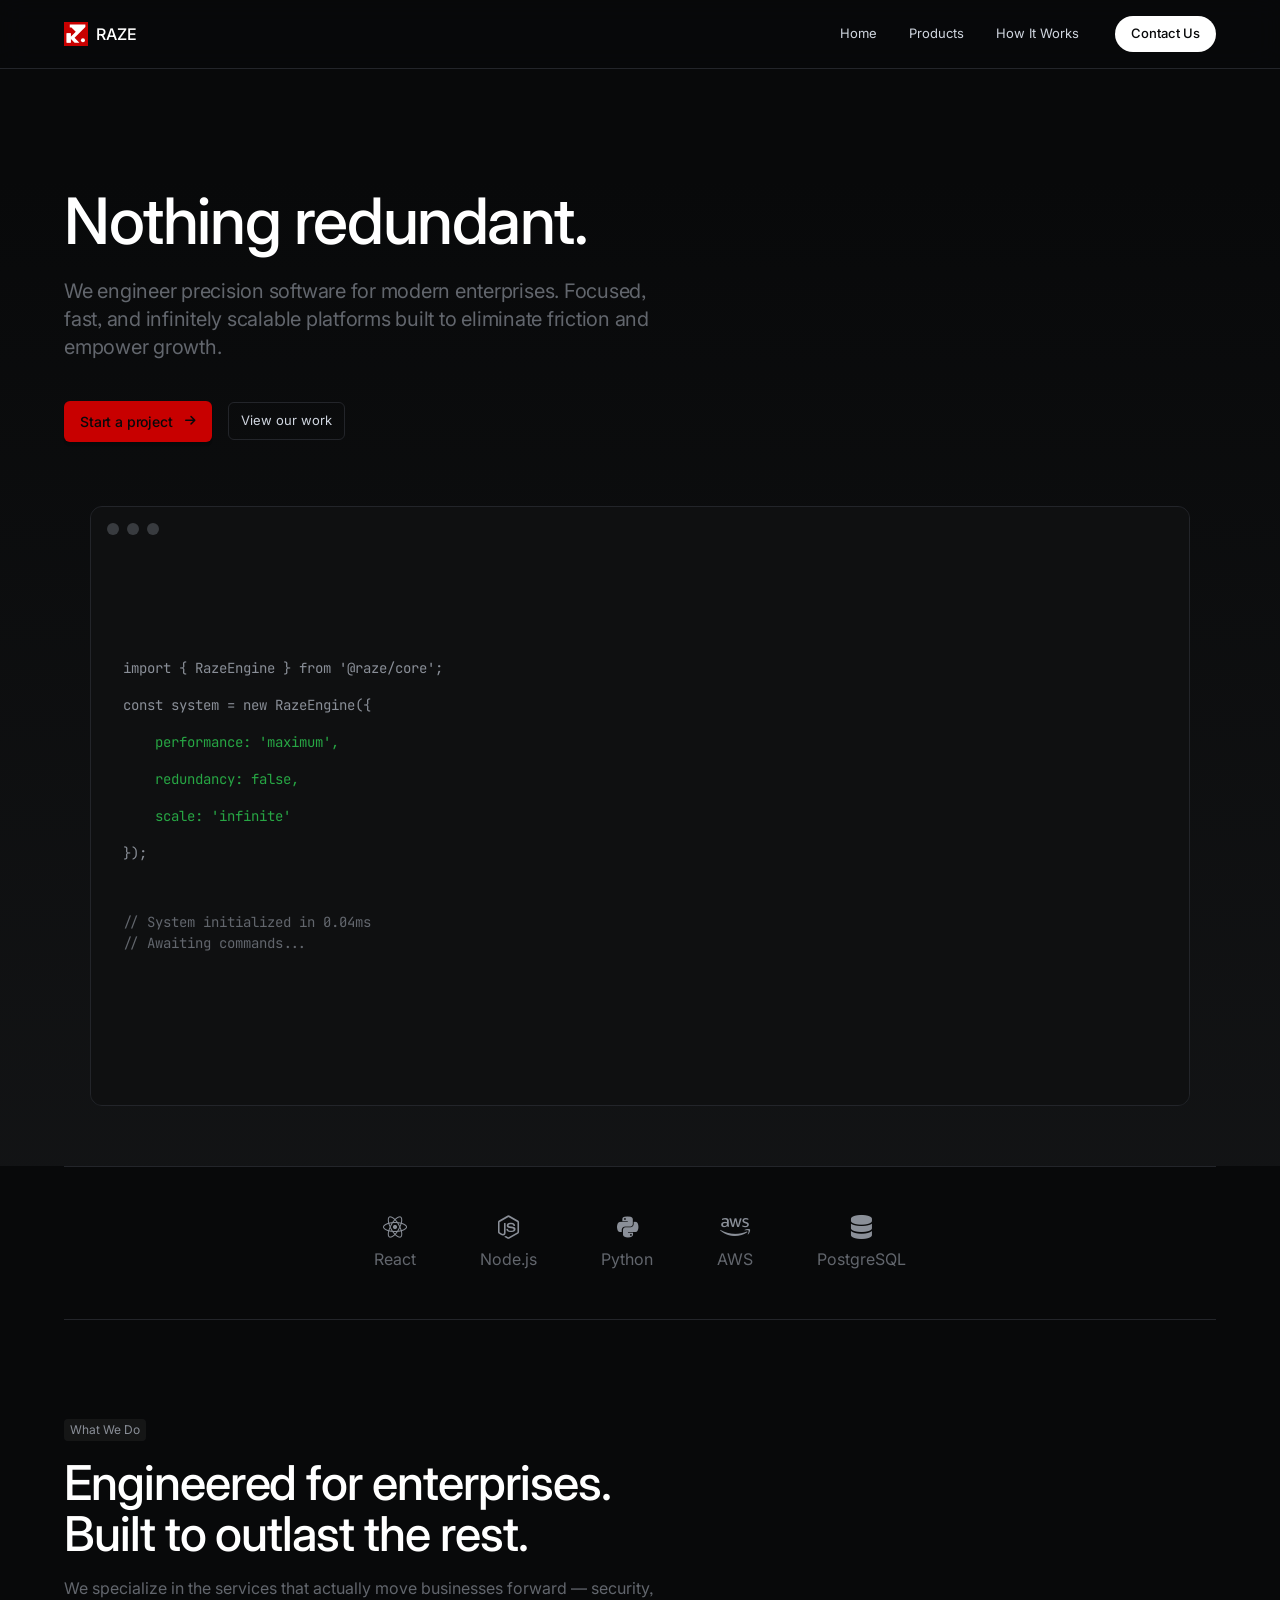
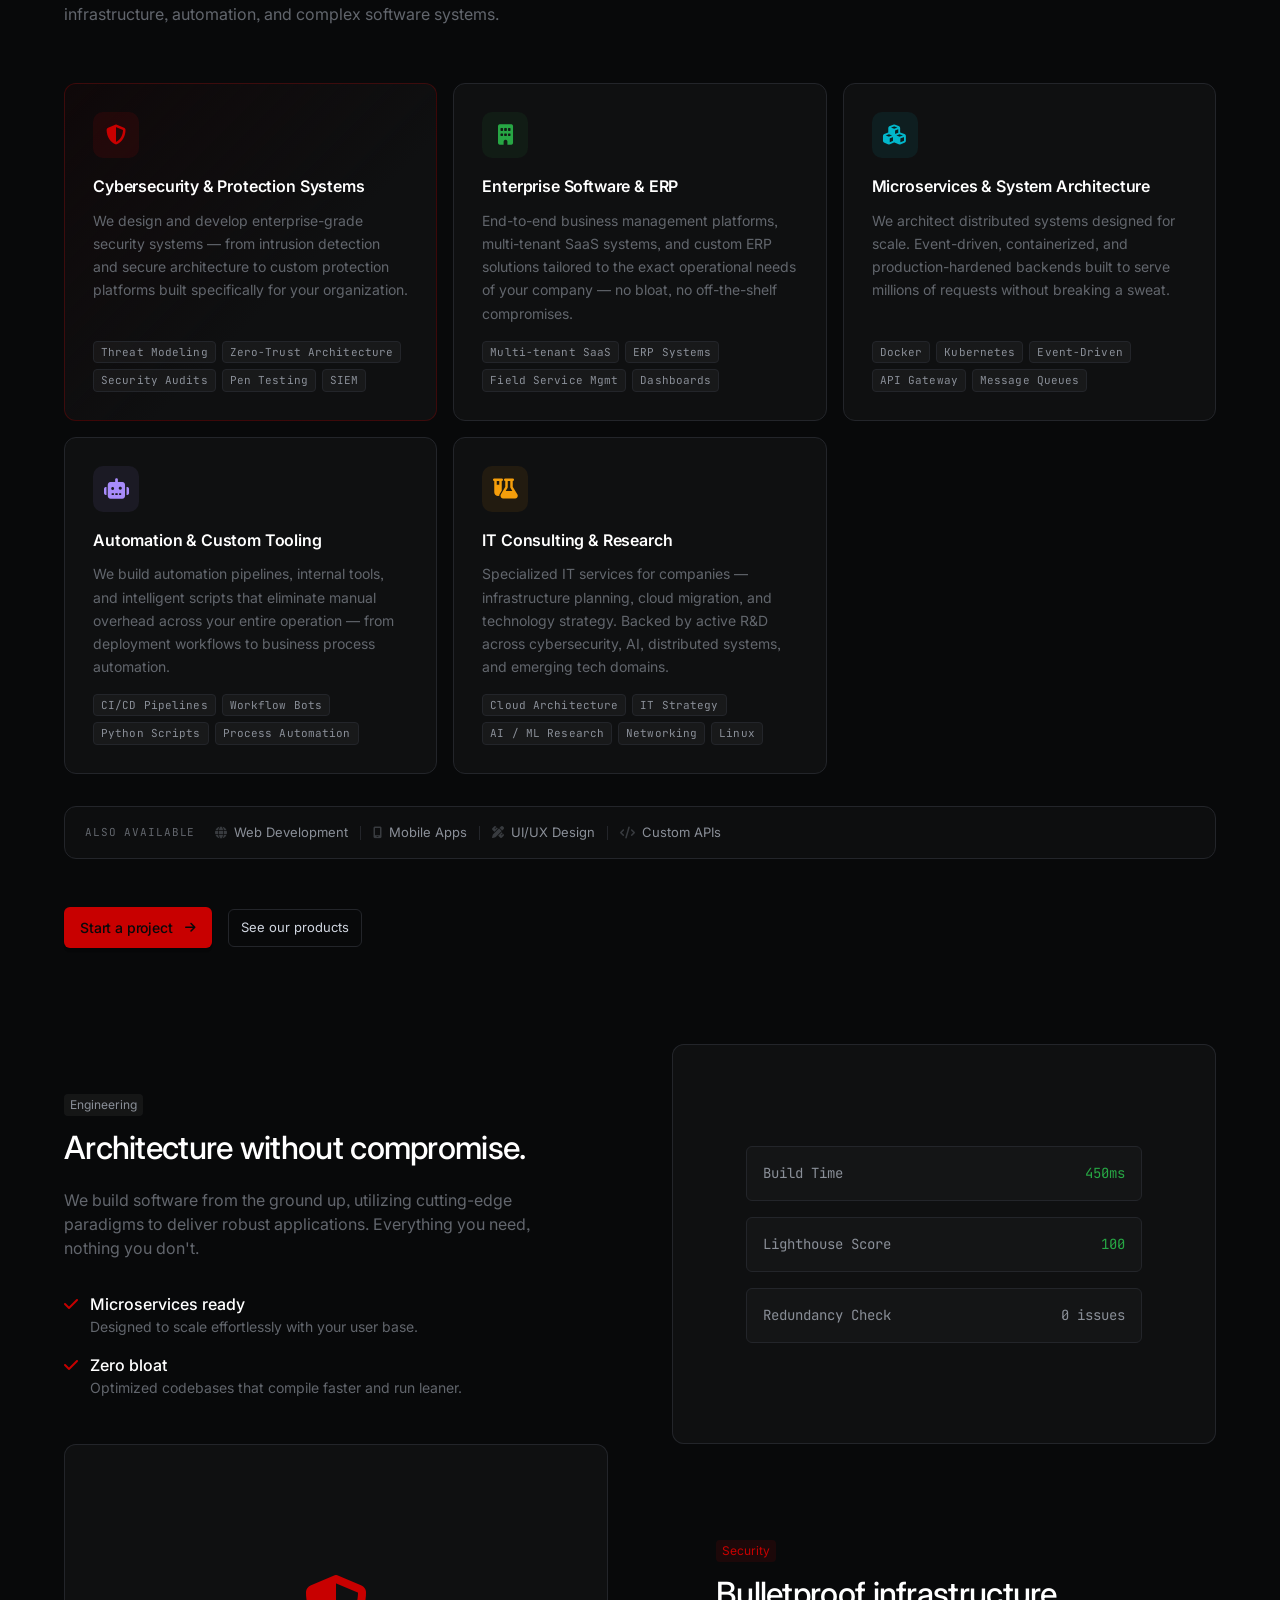
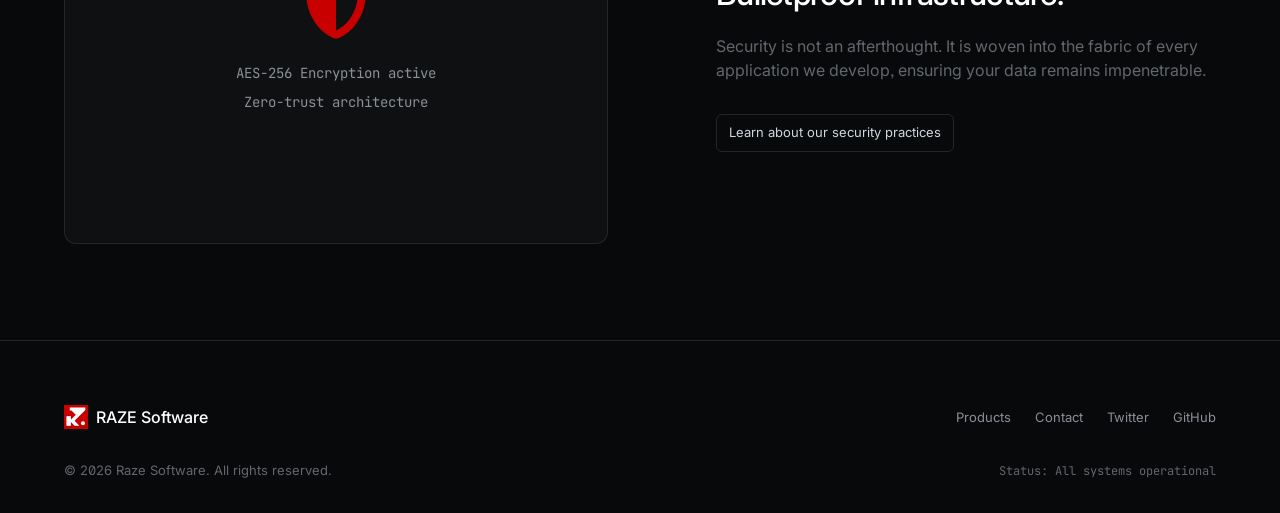
==== commit 4e6c81d8: "Form Content" ====
--- a/index.html
+++ b/index.html
@@ -17,12 +17,17 @@
                 <img src="assets/images/raze-logo.svg" alt="RAZE" class="logo-img">
                 RAZE
             </a>
-            <div class="nav-links">
+            <div class="nav-links" id="nav-links">
                 <a href="index.html" class="nav-link active">Home</a>
                 <a href="products.html" class="nav-link">Products</a>
                 <a href="how-it-works.html" class="nav-link">How It Works</a>
                 <a href="contact.html" class="btn btn-pill" style="margin-left: 16px;">Contact Us</a>
             </div>
+            <button class="mobile-nav-toggle" id="mobile-nav-toggle" aria-label="Toggle navigation" aria-expanded="false">
+                <span></span>
+                <span></span>
+                <span></span>
+            </button>
         </div>
     </nav>
 
@@ -108,6 +113,133 @@
         </div>
     </section>
 
+    <!-- ===================== SERVICES SECTION ===================== -->
+    <section class="container services-section">
+        <div class="services-header">
+            <span class="badge" style="margin-bottom: 16px;">What We Do</span>
+            <h2 class="text-heading services-title">Engineered for enterprises.<br>Built to outlast the rest.</h2>
+            <p class="text-body-muted services-subtitle">We specialize in the services that actually move businesses forward — security, infrastructure, automation, and complex software systems.</p>
+        </div>
+
+        <!-- ── FEATURED ENTERPRISE SERVICES ── -->
+        <div class="services-grid services-grid--featured">
+
+            <!-- Security Systems -->
+            <div class="service-card service-card--highlight service-card--large">
+                <div class="service-icon-wrap" style="--icon-color: #c80000; --icon-bg: rgba(200,0,0,0.1);">
+                    <i class="fas fa-shield-halved"></i>
+                </div>
+                <h3 class="service-name">Cybersecurity & Protection Systems</h3>
+                <p class="service-desc">We design and develop enterprise-grade security systems — from intrusion detection and secure architecture to custom protection platforms built specifically for your organization.</p>
+                <div class="service-tags">
+                    <span class="service-tag">Threat Modeling</span>
+                    <span class="service-tag">Zero-Trust Architecture</span>
+                    <span class="service-tag">Security Audits</span>
+                    <span class="service-tag">Pen Testing</span>
+                    <span class="service-tag">SIEM</span>
+                </div>
+            </div>
+
+            <!-- Enterprise Software & ERP -->
+            <div class="service-card service-card--large">
+                <div class="service-icon-wrap" style="--icon-color: #27a644; --icon-bg: rgba(39,166,68,0.08);">
+                    <i class="fas fa-building"></i>
+                </div>
+                <h3 class="service-name">Enterprise Software & ERP</h3>
+                <p class="service-desc">End-to-end business management platforms, multi-tenant SaaS systems, and custom ERP solutions tailored to the exact operational needs of your company — no bloat, no off-the-shelf compromises.</p>
+                <div class="service-tags">
+                    <span class="service-tag">Multi-tenant SaaS</span>
+                    <span class="service-tag">ERP Systems</span>
+                    <span class="service-tag">Field Service Mgmt</span>
+                    <span class="service-tag">Dashboards</span>
+                </div>
+            </div>
+
+            <!-- Microservices & Architecture -->
+            <div class="service-card service-card--large">
+                <div class="service-icon-wrap" style="--icon-color: #02b8cc; --icon-bg: rgba(2,184,204,0.08);">
+                    <i class="fas fa-cubes"></i>
+                </div>
+                <h3 class="service-name">Microservices & System Architecture</h3>
+                <p class="service-desc">We architect distributed systems designed for scale. Event-driven, containerized, and production-hardened backends built to serve millions of requests without breaking a sweat.</p>
+                <div class="service-tags">
+                    <span class="service-tag">Docker</span>
+                    <span class="service-tag">Kubernetes</span>
+                    <span class="service-tag">Event-Driven</span>
+                    <span class="service-tag">API Gateway</span>
+                    <span class="service-tag">Message Queues</span>
+                </div>
+            </div>
+
+            <!-- Automation -->
+            <div class="service-card service-card--large">
+                <div class="service-icon-wrap" style="--icon-color: #a78bfa; --icon-bg: rgba(167,139,250,0.08);">
+                    <i class="fas fa-robot"></i>
+                </div>
+                <h3 class="service-name">Automation & Custom Tooling</h3>
+                <p class="service-desc">We build automation pipelines, internal tools, and intelligent scripts that eliminate manual overhead across your entire operation — from deployment workflows to business process automation.</p>
+                <div class="service-tags">
+                    <span class="service-tag">CI/CD Pipelines</span>
+                    <span class="service-tag">Workflow Bots</span>
+                    <span class="service-tag">Python Scripts</span>
+                    <span class="service-tag">Process Automation</span>
+                </div>
+            </div>
+
+            <!-- IT + R&D -->
+            <div class="service-card service-card--large">
+                <div class="service-icon-wrap" style="--icon-color: #f59e0b; --icon-bg: rgba(245,158,11,0.08);">
+                    <i class="fas fa-flask-vial"></i>
+                </div>
+                <h3 class="service-name">IT Consulting & Research</h3>
+                <p class="service-desc">Specialized IT services for companies — infrastructure planning, cloud migration, and technology strategy. Backed by active R&D across cybersecurity, AI, distributed systems, and emerging tech domains.</p>
+                <div class="service-tags">
+                    <span class="service-tag">Cloud Architecture</span>
+                    <span class="service-tag">IT Strategy</span>
+                    <span class="service-tag">AI / ML Research</span>
+                    <span class="service-tag">Networking</span>
+                    <span class="service-tag">Linux</span>
+                </div>
+            </div>
+
+        </div>
+
+        <!-- ── STANDARD SERVICES (secondary strip) ── -->
+        <div class="services-also">
+            <span class="services-also-label">Also available</span>
+            <div class="services-also-list">
+                <div class="services-also-item">
+                    <i class="fas fa-globe"></i>
+                    <span>Web Development</span>
+                </div>
+                <div class="services-also-divider"></div>
+                <div class="services-also-item">
+                    <i class="fas fa-mobile-screen"></i>
+                    <span>Mobile Apps</span>
+                </div>
+                <div class="services-also-divider"></div>
+                <div class="services-also-item">
+                    <i class="fas fa-pen-ruler"></i>
+                    <span>UI/UX Design</span>
+                </div>
+                <div class="services-also-divider"></div>
+                <div class="services-also-item">
+                    <i class="fas fa-code"></i>
+                    <span>Custom APIs</span>
+                </div>
+            </div>
+        </div>
+
+        <!-- CTA -->
+        <div class="services-cta">
+            <a href="contact.html" class="btn btn-primary">
+                Start a project <i class="fas fa-arrow-right" style="font-size: 12px; margin-left: 4px;"></i>
+            </a>
+            <a href="products.html" class="btn btn-secondary">See our products</a>
+        </div>
+    </section>
+
+
     <!-- Feature 1 -->
     <section class="container feature-section">
         <div class="feature-text">
@@ -196,5 +328,6 @@
             </div>
         </div>
     </footer>
+<script src="mobile-optimization.js"></script>
 </body>
 </html>
--- a/styles.css
+++ b/styles.css
@@ -388,4 +388,598 @@
 .copyright {
     color: var(--color-ash);
     font-size: 13px;
+}
+
+/* ============================================
+   SERVICES SECTION
+   ============================================ */
+.services-section {
+    padding-top: var(--section-gap);
+    padding-bottom: var(--section-gap);
+}
+
+.services-header {
+    max-width: 640px;
+    margin-bottom: 56px;
+}
+
+.services-title {
+    font-size: clamp(28px, 4vw, 48px);
+    margin-bottom: 16px;
+    line-height: 1.08;
+}
+
+.services-subtitle {
+    font-size: 16px;
+    line-height: 1.6;
+    margin-top: 12px;
+}
+
+/* Grid: 4 cols → 2 cols → 1 col */
+.services-grid {
+    display: grid;
+    grid-template-columns: repeat(4, 1fr);
+    gap: 16px;
+}
+
+/* Service Card */
+.service-card {
+    background: var(--color-carbon);
+    border: 0.5px solid var(--color-graphite);
+    border-radius: var(--radius-cards);
+    padding: 24px;
+    display: flex;
+    flex-direction: column;
+    gap: 12px;
+    transition: border-color 0.25s ease, transform 0.25s ease, box-shadow 0.25s ease;
+    cursor: default;
+}
+
+.service-card:hover {
+    border-color: var(--color-smoke);
+    transform: translateY(-3px);
+    box-shadow: 0 12px 40px rgba(0,0,0,0.35);
+}
+
+/* Highlighted card (Pen Testing) */
+.service-card--highlight {
+    border-color: rgba(200, 0, 0, 0.25);
+    background: linear-gradient(135deg, rgba(200,0,0,0.04) 0%, var(--color-carbon) 60%);
+}
+
+.service-card--highlight:hover {
+    border-color: rgba(200, 0, 0, 0.45);
+    box-shadow: 0 12px 40px rgba(200,0,0,0.1);
+}
+
+/* Icon wrapper */
+.service-icon-wrap {
+    width: 40px;
+    height: 40px;
+    background: var(--icon-bg);
+    border-radius: 8px;
+    display: flex;
+    align-items: center;
+    justify-content: center;
+    flex-shrink: 0;
+    margin-bottom: 4px;
+}
+
+.service-icon-wrap i {
+    font-size: 18px;
+    color: var(--icon-color);
+}
+
+/* Card text */
+.service-name {
+    font-size: 15px;
+    font-weight: var(--font-weight-w590);
+    color: var(--color-paper);
+    letter-spacing: -0.01em;
+    line-height: 1.3;
+}
+
+.service-desc {
+    font-size: 13px;
+    color: var(--color-ash);
+    line-height: 1.6;
+    flex: 1;
+}
+
+/* Tags */
+.service-tags {
+    display: flex;
+    flex-wrap: wrap;
+    gap: 6px;
+    margin-top: auto;
+    padding-top: 4px;
+}
+
+.service-tag {
+    font-size: 11px;
+    font-family: var(--font-berkeley-mono);
+    color: var(--color-fog);
+    background: rgba(255,255,255,0.04);
+    border: 0.5px solid var(--color-graphite);
+    border-radius: var(--radius-badges);
+    padding: 2px 7px;
+    letter-spacing: 0.01em;
+    white-space: nowrap;
+}
+
+/* CTA row */
+.services-cta {
+    display: flex;
+    gap: 16px;
+    align-items: center;
+    margin-top: 48px;
+}
+
+/* Responsive grid */
+@media (max-width: 1100px) {
+    .services-grid {
+        grid-template-columns: repeat(2, 1fr);
+    }
+}
+
+@media (max-width: 640px) {
+    .services-grid {
+        grid-template-columns: 1fr;
+        gap: 12px;
+    }
+
+    .services-header {
+        margin-bottom: 40px;
+    }
+
+    .services-cta {
+        flex-direction: column;
+        align-items: flex-start;
+    }
+
+    .services-cta .btn {
+        width: 100%;
+        justify-content: center;
+    }
+}
+
+/* Featured grid — 3 cols then 2 then 1 */
+.services-grid--featured {
+    grid-template-columns: repeat(3, 1fr);
+}
+
+@media (max-width: 1100px) {
+    .services-grid--featured {
+        grid-template-columns: repeat(2, 1fr);
+    }
+}
+
+@media (max-width: 640px) {
+    .services-grid--featured {
+        grid-template-columns: 1fr;
+    }
+}
+
+/* Large card variant */
+.service-card--large {
+    padding: 28px;
+}
+
+.service-card--large .service-icon-wrap {
+    width: 46px;
+    height: 46px;
+    border-radius: 10px;
+    margin-bottom: 6px;
+}
+
+.service-card--large .service-icon-wrap i {
+    font-size: 20px;
+}
+
+.service-card--large .service-name {
+    font-size: 16px;
+}
+
+.service-card--large .service-desc {
+    font-size: 14px;
+    line-height: 1.65;
+}
+
+/* ── "Also available" strip ── */
+.services-also {
+    display: flex;
+    align-items: center;
+    gap: 20px;
+    margin-top: 32px;
+    padding: 16px 20px;
+    background: rgba(255,255,255,0.02);
+    border: 0.5px solid var(--color-graphite);
+    border-radius: var(--radius-cards);
+    flex-wrap: wrap;
+}
+
+.services-also-label {
+    font-size: 11px;
+    font-family: var(--font-berkeley-mono);
+    color: var(--color-ash);
+    text-transform: uppercase;
+    letter-spacing: 0.08em;
+    white-space: nowrap;
+    flex-shrink: 0;
+}
+
+.services-also-list {
+    display: flex;
+    align-items: center;
+    gap: 12px;
+    flex-wrap: wrap;
+}
+
+.services-also-item {
+    display: flex;
+    align-items: center;
+    gap: 7px;
+    font-size: 13px;
+    color: var(--color-fog);
+    transition: color 0.2s ease;
+}
+
+.services-also-item i {
+    font-size: 12px;
+    color: var(--color-smoke);
+}
+
+.services-also-item:hover {
+    color: var(--color-mist);
+}
+
+.services-also-divider {
+    width: 1px;
+    height: 14px;
+    background: var(--color-graphite);
+    flex-shrink: 0;
+}
+
+@media (max-width: 640px) {
+    .services-also {
+        flex-direction: column;
+        align-items: flex-start;
+        gap: 12px;
+    }
+
+    .services-also-divider {
+        display: none;
+    }
+
+    .services-also-list {
+        gap: 10px;
+    }
+}
+
+/* ============================================
+   HAMBURGER / MOBILE NAV TOGGLE
+   ============================================ */
+.mobile-nav-toggle {
+    display: none;
+    flex-direction: column;
+    justify-content: center;
+    align-items: center;
+    width: 40px;
+    height: 40px;
+    background: transparent;
+    border: none;
+    cursor: pointer;
+    padding: 4px;
+    gap: 5px;
+    border-radius: var(--radius-buttons);
+    transition: background 0.2s ease;
+    position: relative;
+    z-index: 1002;
+}
+
+.mobile-nav-toggle:hover {
+    background: rgba(255,255,255,0.05);
+}
+
+.mobile-nav-toggle span {
+    display: block;
+    width: 22px;
+    height: 1.5px;
+    background: var(--color-mist);
+    border-radius: 2px;
+    transition: transform 0.3s ease, opacity 0.3s ease, width 0.3s ease;
+    transform-origin: center;
+}
+
+.mobile-nav-toggle.open span:nth-child(1) {
+    transform: translateY(6.5px) rotate(45deg);
+}
+.mobile-nav-toggle.open span:nth-child(2) {
+    opacity: 0;
+    width: 0;
+}
+.mobile-nav-toggle.open span:nth-child(3) {
+    transform: translateY(-6.5px) rotate(-45deg);
+}
+
+/* ============================================
+   RESPONSIVE — TABLET  (max-width: 992px)
+   ============================================ */
+@media (max-width: 992px) {
+
+    /* Show hamburger button */
+    .mobile-nav-toggle {
+        display: flex;
+    }
+
+    /* Full-screen overlay — always fixed in DOM, toggled via opacity/visibility */
+    .nav-links {
+        position: fixed;
+        top: 0;
+        left: 0;
+        width: 100vw;
+        height: 100vh;
+        background: rgba(8, 9, 10, 0.98);
+        backdrop-filter: blur(20px);
+        -webkit-backdrop-filter: blur(20px);
+        flex-direction: column;
+        align-items: center;
+        justify-content: center;
+        gap: 4px;
+        z-index: 1001;
+        padding: 100px 32px 60px;
+        /* Hidden state */
+        opacity: 0;
+        visibility: hidden;
+        pointer-events: none;
+        transform: translateY(-12px);
+        transition: opacity 0.3s ease, visibility 0.3s ease, transform 0.3s ease;
+        /* Override display from desktop */
+        display: flex !important;
+    }
+
+    /* Visible state when active */
+    .nav-links.active {
+        opacity: 1;
+        visibility: visible;
+        pointer-events: all;
+        transform: translateY(0);
+    }
+
+    /* Nav links inside overlay */
+    .nav-link {
+        font-size: 20px;
+        font-weight: var(--font-weight-w510);
+        padding: 14px 32px;
+        width: 100%;
+        max-width: 320px;
+        text-align: center;
+        border-radius: var(--radius-buttons);
+        color: var(--color-mist);
+        letter-spacing: -0.01em;
+        transition: color 0.2s ease, background 0.2s ease;
+    }
+
+    .nav-link:hover,
+    .nav-link.active {
+        color: var(--color-paper);
+        background: rgba(255,255,255,0.04);
+        text-decoration: none;
+    }
+
+    /* Contact button inside overlay */
+    .nav-links .btn-pill {
+        margin-left: 0 !important;
+        margin-top: 24px;
+        font-size: 15px;
+        padding: 12px 36px;
+        width: auto;
+        max-width: 320px;
+    }
+
+    /* Hero */
+    .hero {
+        padding: 80px 0 48px;
+    }
+
+    .text-hero {
+        font-size: clamp(36px, 6vw, 56px);
+    }
+
+    .hero-subtitle {
+        font-size: 17px;
+    }
+
+    .hero-content {
+        margin-bottom: 48px;
+    }
+
+    /* Feature sections */
+    .feature-section {
+        grid-template-columns: 1fr;
+        gap: 40px;
+    }
+
+    .feature-section.reverse {
+        direction: ltr;
+    }
+
+    .feature-text {
+        max-width: 100%;
+    }
+
+    .feature-visual {
+        height: 280px;
+    }
+
+    /* Showcase */
+    .showcase-card[style*="height: 600px"] {
+        height: 380px !important;
+    }
+
+    /* Customer logos */
+    .customer-logos {
+        gap: 32px;
+    }
+
+    /* Footer */
+    .footer-content {
+        flex-direction: column;
+        align-items: flex-start;
+        gap: 24px;
+    }
+
+    .footer-links {
+        flex-wrap: wrap;
+        gap: 16px;
+    }
+}
+
+/* ============================================
+   RESPONSIVE — MOBILE  (max-width: 640px)
+   ============================================ */
+@media (max-width: 640px) {
+
+    :root {
+        --section-gap: 64px;
+        --text-heading: 36px;
+        --text-heading-lg: 44px;
+        --text-display: 52px;
+    }
+
+    /* Container */
+    .container {
+        padding: 0 16px;
+    }
+
+    /* Hero */
+    .hero {
+        padding: 64px 0 40px;
+    }
+
+    .text-hero {
+        font-size: clamp(32px, 9vw, 44px);
+        line-height: 1.05;
+    }
+
+    .hero-subtitle {
+        font-size: 15px;
+        margin-bottom: 28px;
+    }
+
+    .hero-ctas {
+        flex-direction: column;
+        align-items: flex-start;
+        gap: 12px;
+    }
+
+    .hero-ctas .btn {
+        width: 100%;
+        justify-content: center;
+    }
+
+    /* Showcase code frame */
+    .showcase-card[style*="height: 600px"] {
+        height: 280px !important;
+    }
+
+    .showcase-card div[style*="padding: 64px"] {
+        padding: 32px 16px !important;
+    }
+
+    /* Feature sections */
+    .feature-section {
+        gap: 32px;
+    }
+
+    .feature-visual {
+        height: 220px;
+    }
+
+    h2.text-heading {
+        font-size: 26px !important;
+    }
+
+    /* Products page — product cards */
+    .showcase-card[style*="grid-template-columns: 1fr 1fr"] {
+        display: flex !important;
+        flex-direction: column !important;
+        gap: 32px !important;
+    }
+
+    .showcase-card[style*="height: 400px"] {
+        height: 200px !important;
+    }
+
+    /* Customer logos */
+    .customer-logos {
+        gap: 20px;
+        padding: 32px 0;
+    }
+
+    /* Buttons */
+    .btn-primary,
+    .btn-secondary {
+        width: 100%;
+        justify-content: center;
+        text-align: center;
+    }
+
+    /* Footer */
+    .footer-content {
+        gap: 20px;
+    }
+
+    footer div[style*="justify-content: space-between"] {
+        flex-direction: column !important;
+        align-items: flex-start !important;
+        gap: 8px;
+    }
+
+    /* Section gaps */
+    section {
+        padding: var(--section-gap) 0;
+    }
+}
+
+/* ============================================
+   RESPONSIVE — SMALL MOBILE  (max-width: 380px)
+   ============================================ */
+@media (max-width: 380px) {
+    .text-hero {
+        font-size: 28px;
+    }
+
+    .logo-link {
+        font-size: 14px;
+    }
+
+    .logo-img {
+        height: 20px;
+    }
+}
+
+/* ============================================
+   CONTACT PAGE — responsive layout
+   ============================================ */
+@media (max-width: 768px) {
+    .contact-layout {
+        flex-direction: column !important;
+        gap: 40px !important;
+    }
+
+    .contact-layout > div {
+        width: 100%;
+        flex: unset !important;
+    }
+}
+
+/* ============================================
+   HOW IT WORKS — workflow steps on mobile
+   ============================================ */
+@media (max-width: 640px) {
+    section.container[style*="max-width: 800px"] {
+        padding-left: 16px;
+        padding-right: 16px;
+    }
 }
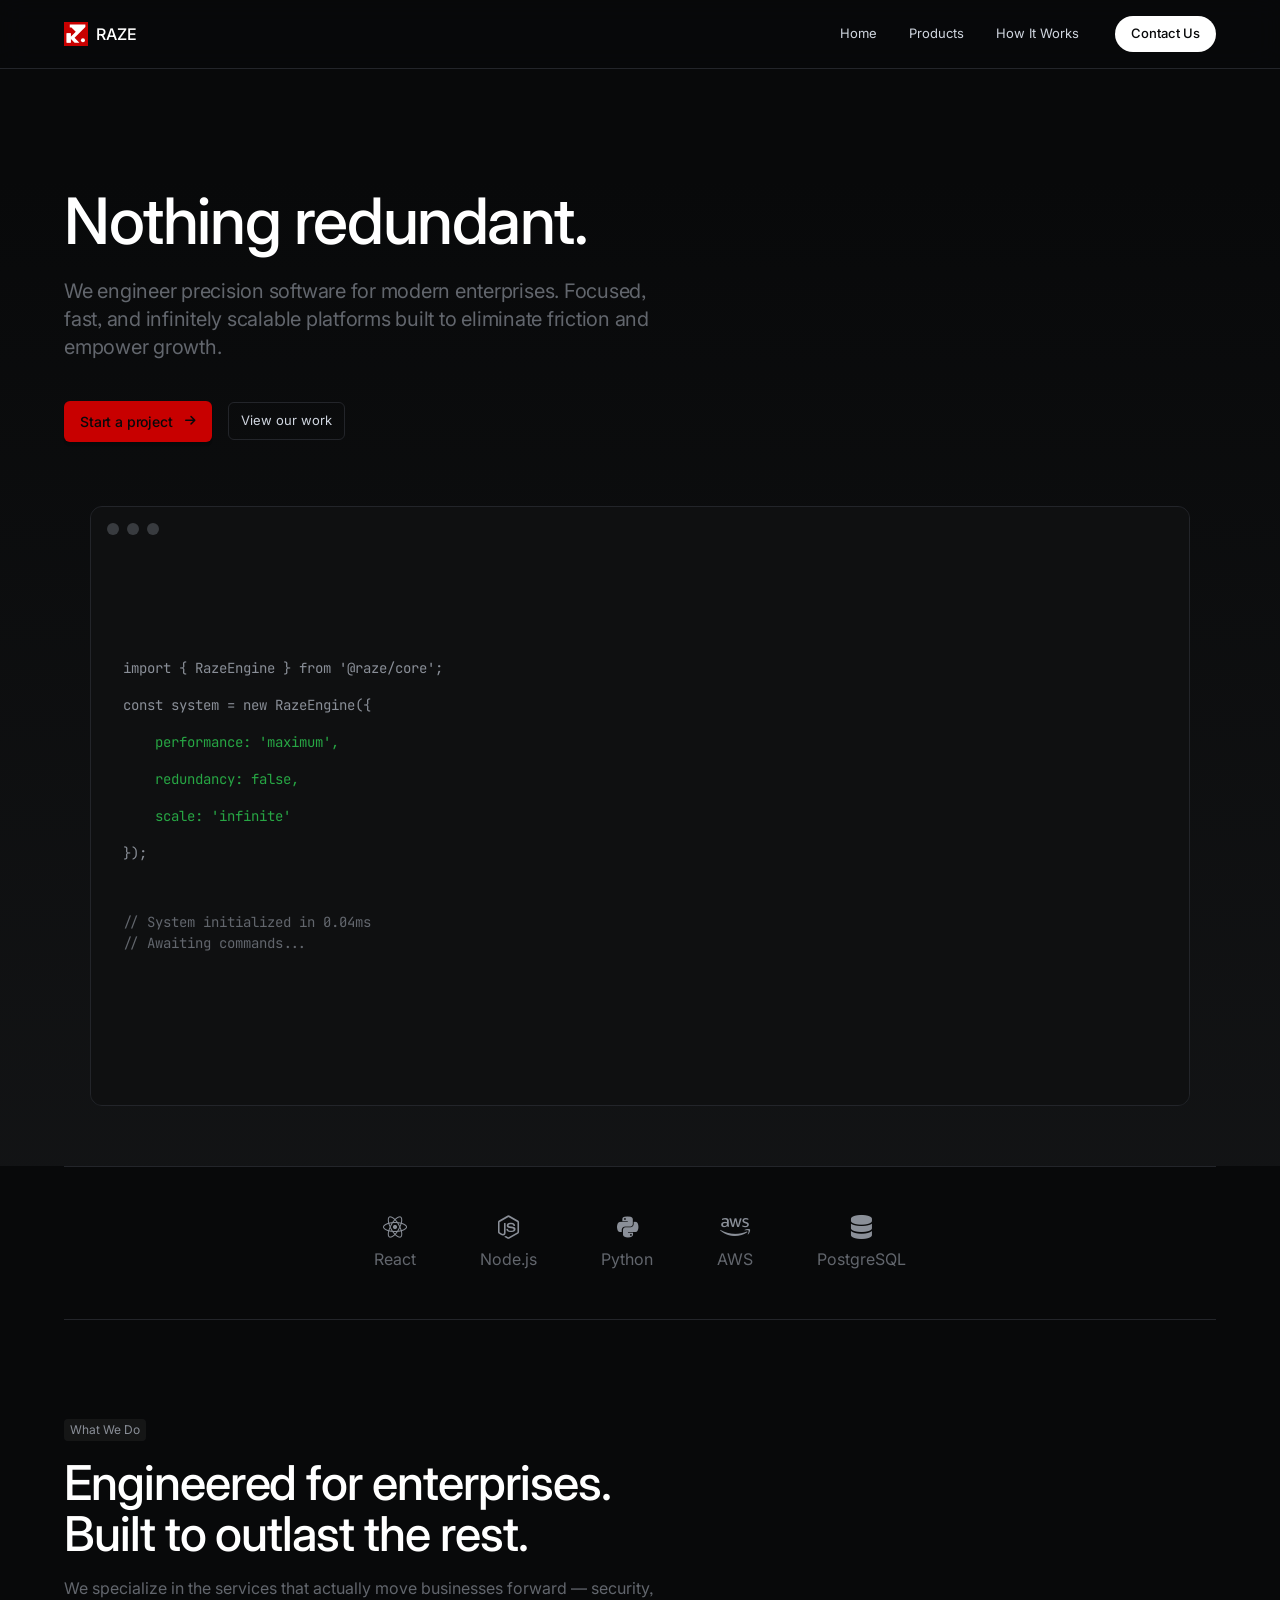
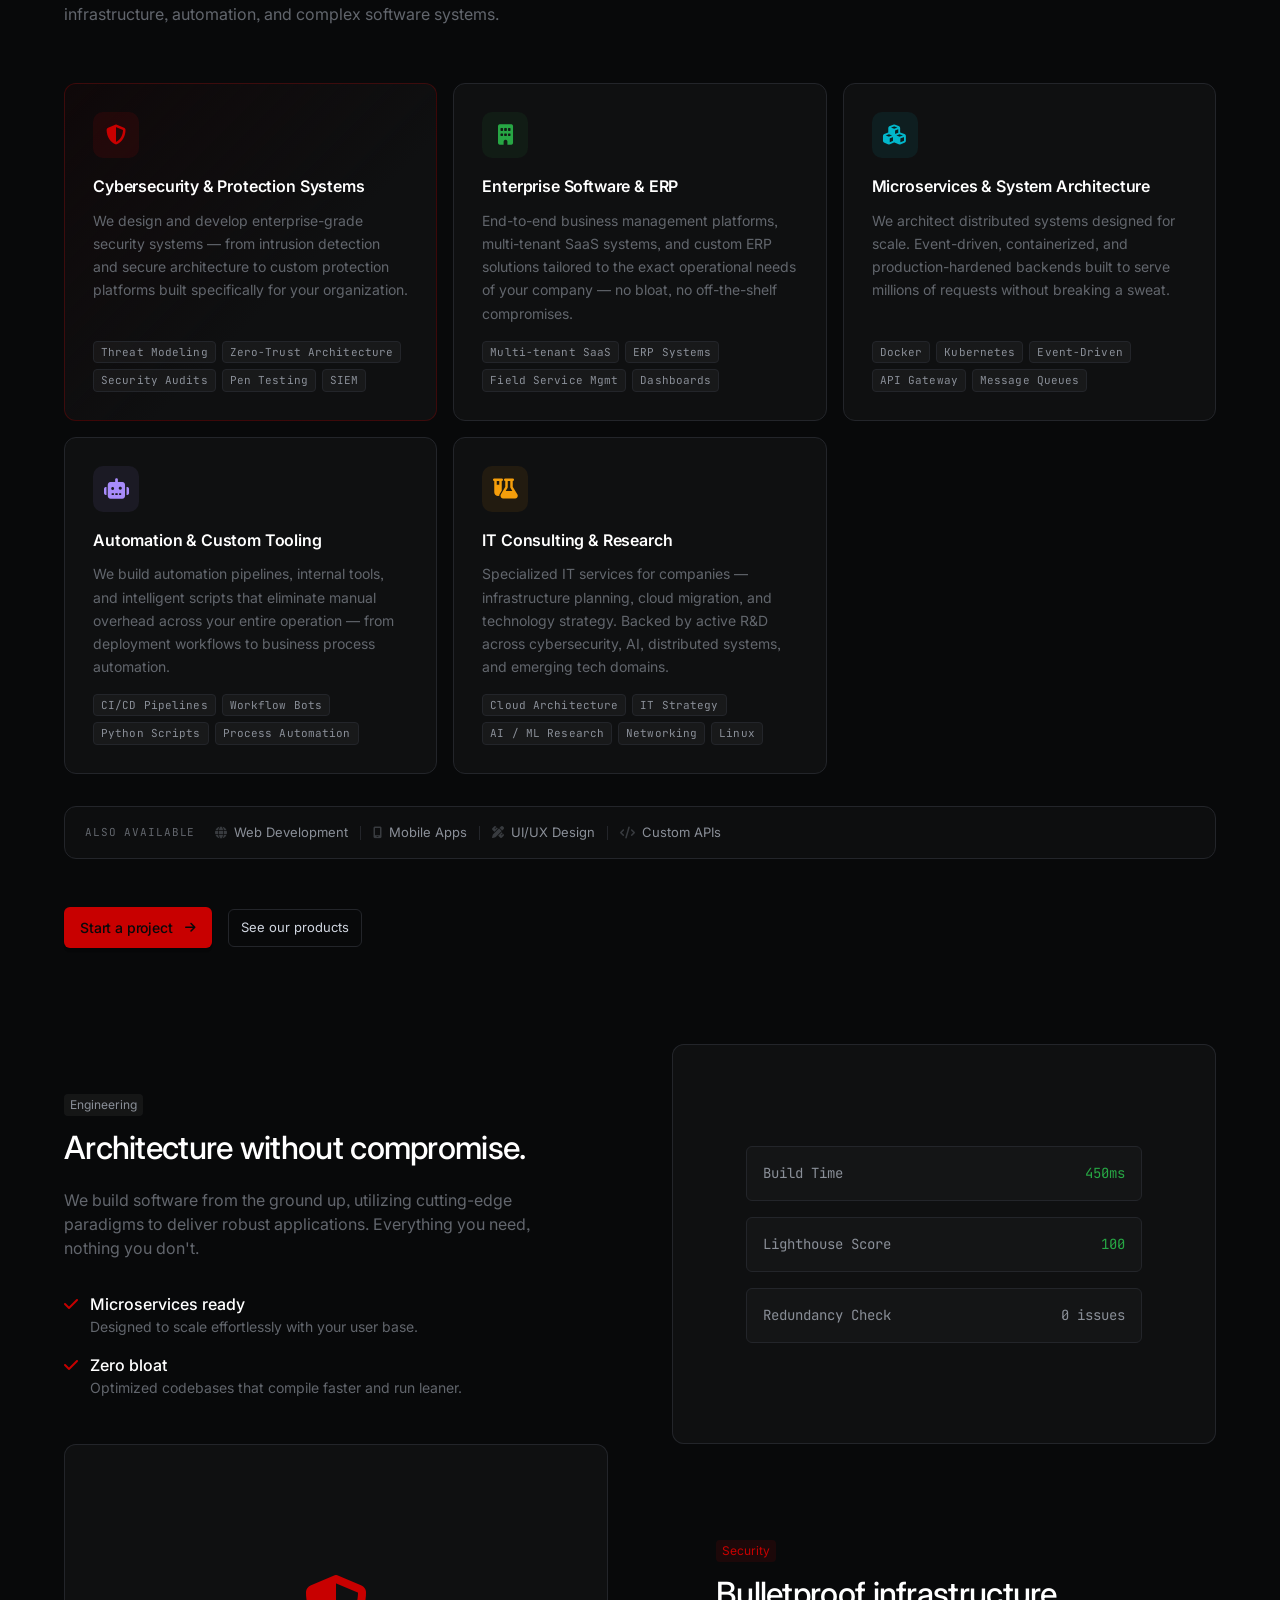
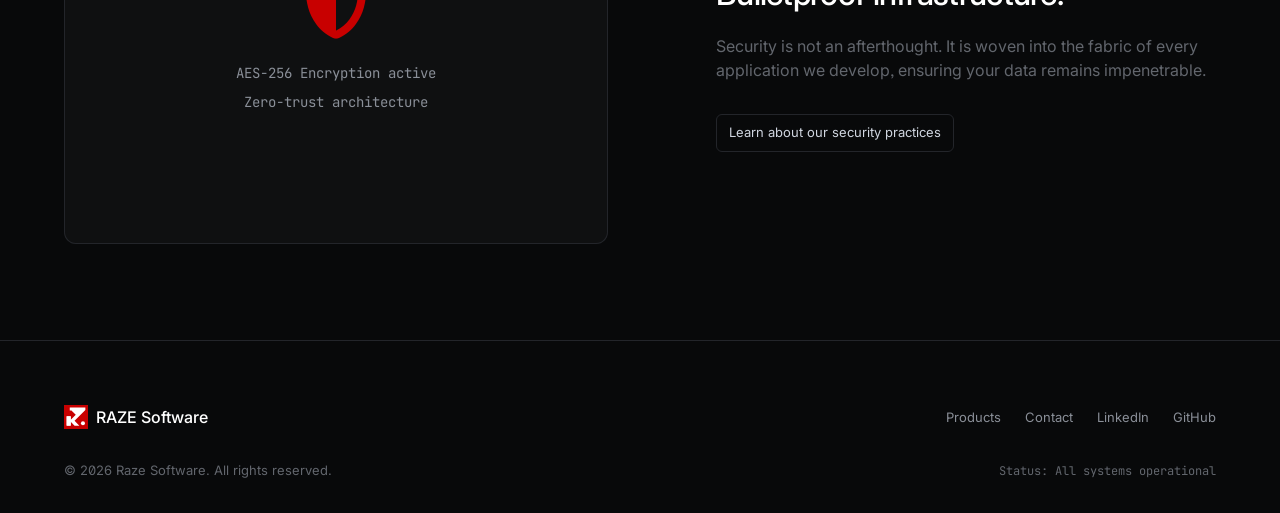
==== commit 2d05471f: "Fix footer" ====
--- a/index.html
+++ b/index.html
@@ -318,8 +318,8 @@
                 <div class="footer-links">
                     <a href="products.html" class="footer-link">Products</a>
                     <a href="contact.html" class="footer-link">Contact</a>
-                    <a href="#" class="footer-link">Twitter</a>
-                    <a href="#" class="footer-link">GitHub</a>
+                    <a href="https://www.linkedin.com/company/raze-software" target="_blank" rel="noopener noreferrer" class="footer-link">LinkedIn</a>
+                    <a href="https://github.com/RazeGroup" target="_blank" rel="noopener noreferrer" class="footer-link">GitHub</a>
                 </div>
             </div>
             <div style="display: flex; justify-content: space-between; align-items: center;">
